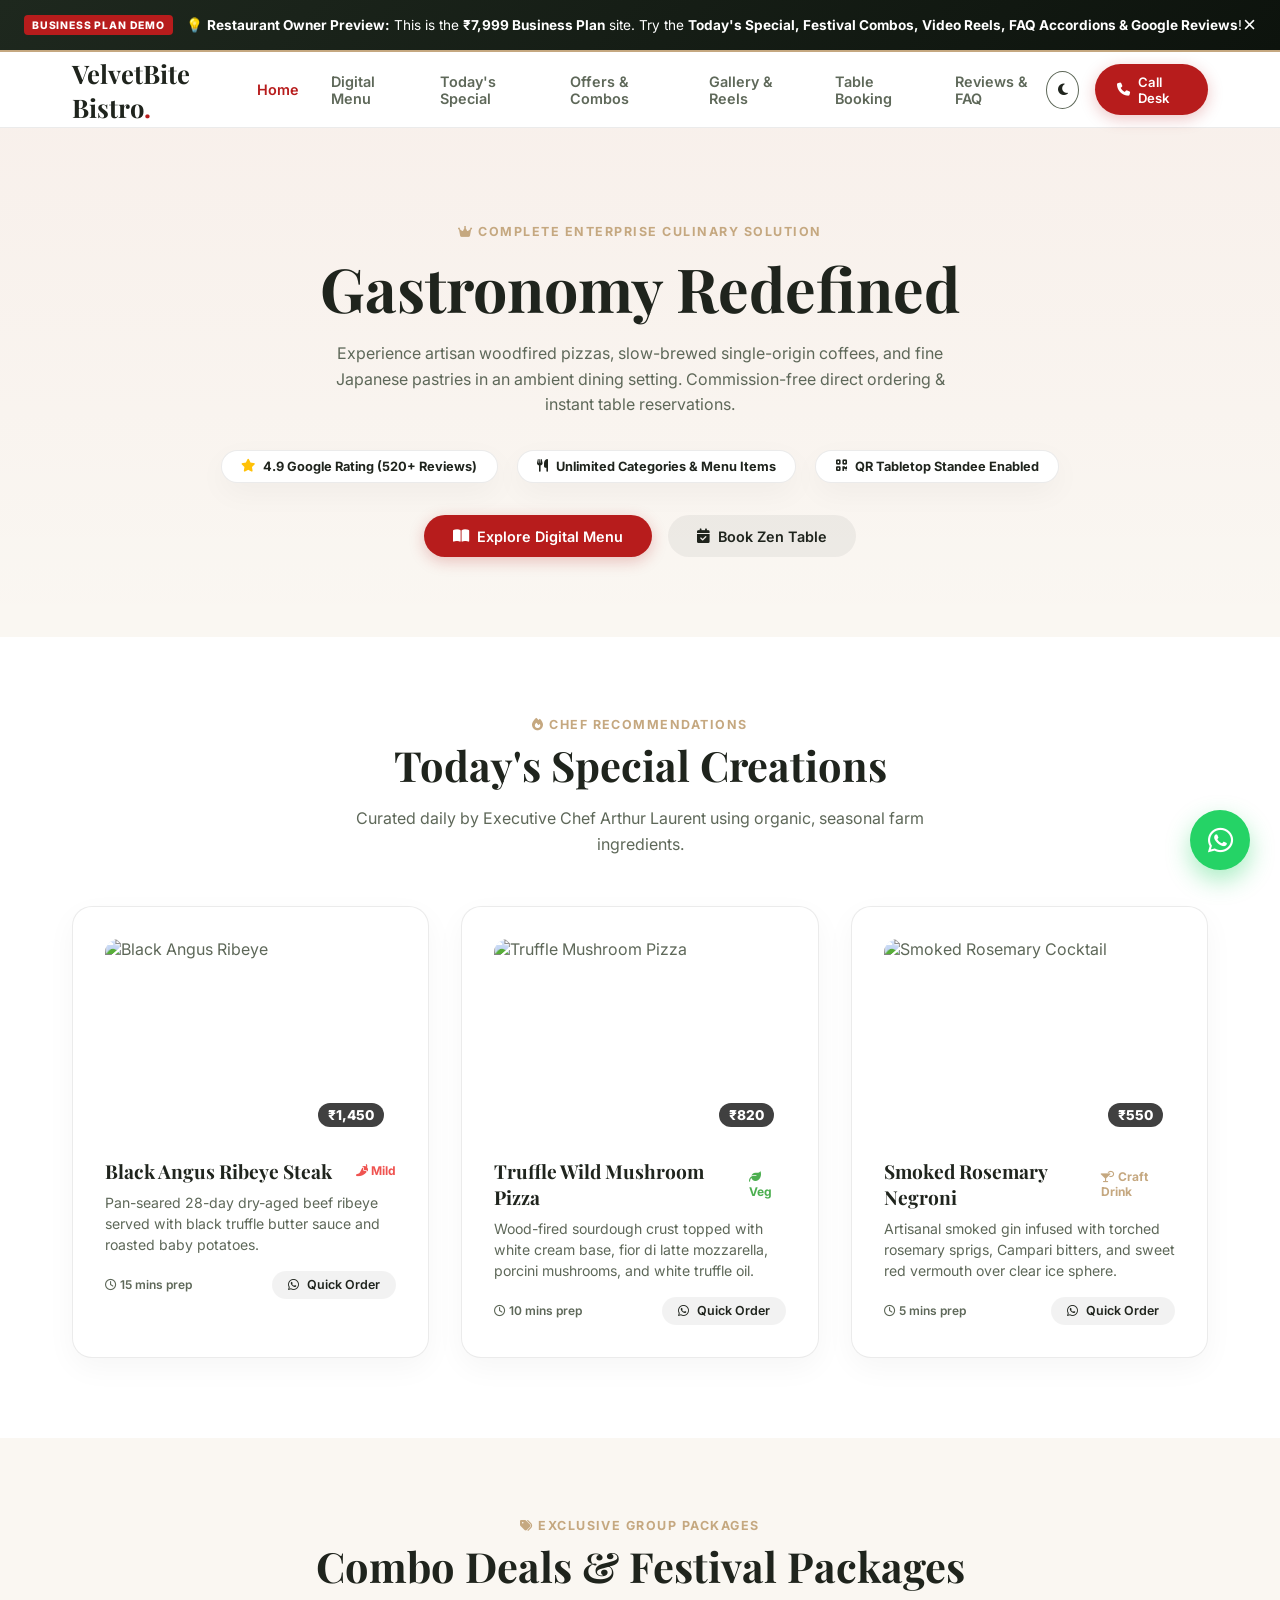
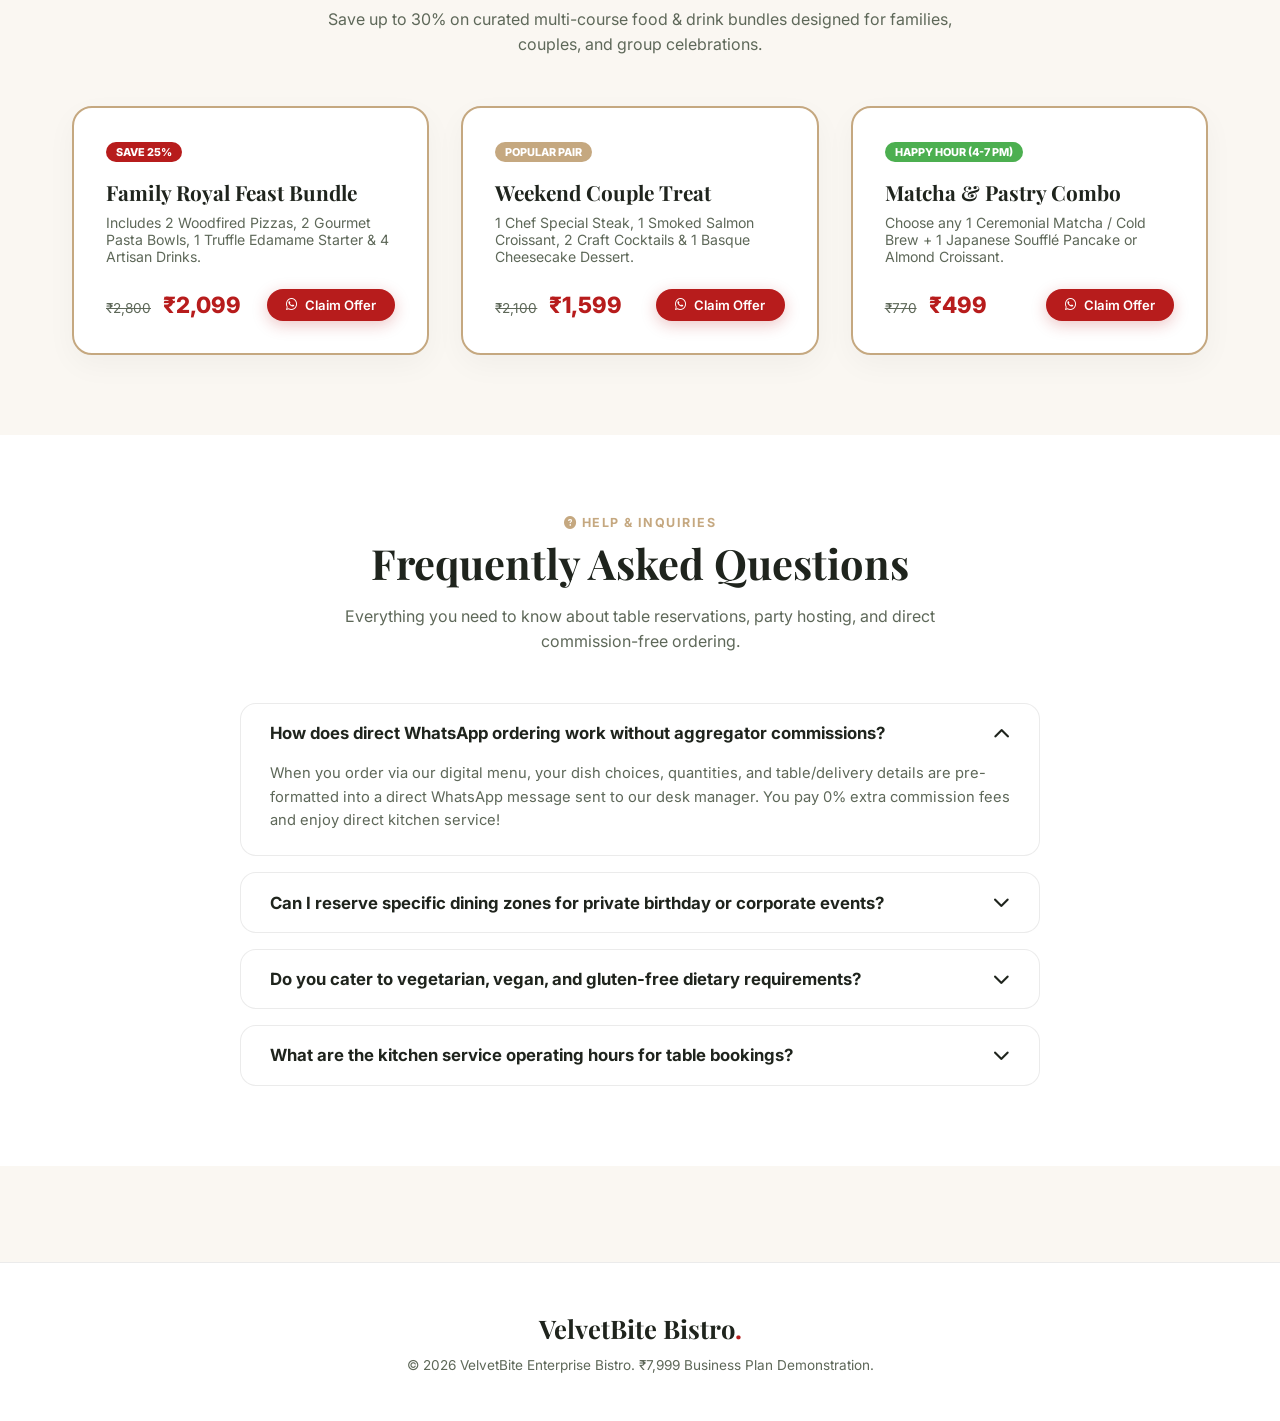
==== business/index.html @ 476d7c71 "build dedicated ₹7,999 Business Plan website package with Today's Special, Combos, Video Reels, FAQ " ====
<!DOCTYPE html>
<html lang="en">
<head>
    <meta charset="UTF-8">
    <meta name="viewport" content="width=device-width, initial-scale=1.0">
    <title>Enterprise Culinary Sanctuary | VelvetBite Business Plan</title>
    
    <!-- Google Fonts -->
    <link rel="preconnect" href="https://fonts.googleapis.com">
    <link rel="preconnect" href="https://fonts.gstatic.com" crossorigin>
    <link href="https://fonts.googleapis.com/css2?family=Inter:wght@400;500;600;700;800&family=Playfair+Display:ital,wght@0,600;0,700;1,600&display=swap" rel="stylesheet">
    
    <!-- FontAwesome Icons -->
    <link rel="stylesheet" href="https://cdnjs.cloudflare.com/ajax/libs/font-awesome/6.4.0/css/all.min.css">
    
    <!-- Stylesheet -->
    <link rel="stylesheet" href="styles.css">
</head>
<body>

    <!-- Client Preview Demo Banner -->
    <div class="client-demo-banner" id="clientDemoBanner">
        <div class="demo-banner-content">
            <span class="demo-badge">BUSINESS PLAN DEMO</span>
            <p class="demo-text">💡 <strong>Restaurant Owner Preview:</strong> This is the <strong>₹7,999 Business Plan</strong> site. Try the <strong>Today's Special, Festival Combos, Video Reels, FAQ Accordions & Google Reviews</strong>!</p>
        </div>
        <button class="demo-banner-close" id="closeDemoBanner" aria-label="Close Preview Banner">&times;</button>
    </div>

    <!-- Header Navigation -->
    <header class="header" id="header">
        <div class="container navbar-container">
            <a href="index.html" class="logo">
                VelvetBite Bistro<span class="logo-dot">.</span>
            </a>
            
            <nav class="nav-links">
                <a href="index.html" class="nav-link active">Home</a>
                <a href="menu.html" class="nav-link">Digital Menu</a>
                <a href="#specials" class="nav-link">Today's Special</a>
                <a href="#combos" class="nav-link">Offers & Combos</a>
                <a href="gallery.html" class="nav-link">Gallery & Reels</a>
                <a href="reservation.html" class="nav-link">Table Booking</a>
                <a href="reviews.html" class="nav-link">Reviews & FAQ</a>
            </nav>
            
            <div class="nav-actions">
                <button id="themeToggleBtn" class="theme-toggle-btn" aria-label="Toggle Dark Mode"><i class="fa-solid fa-moon"></i></button>
                <a href="tel:+919999999999" class="btn btn-primary" style="padding: 0.6rem 1.4rem; font-size: 0.82rem;"><i class="fa-solid fa-phone"></i> Call Desk</a>
            </div>
        </div>
    </header>

    <!-- Hero Section -->
    <section class="hero-section">
        <div class="container">
            <span class="section-tag"><i class="fa-solid fa-crown"></i> Complete Enterprise Culinary Solution</span>
            <h1 class="font-serif hero-title">Gastronomy Redefined</h1>
            <p class="section-subtitle">Experience artisan woodfired pizzas, slow-brewed single-origin coffees, and fine Japanese pastries in an ambient dining setting. Commission-free direct ordering & instant table reservations.</p>

            <!-- Hero Stats Row -->
            <div class="hero-stats-row">
                <div class="stat-badge"><i class="fa-solid fa-star text-gold" style="color:#ffc107;"></i> <span>4.9 Google Rating (520+ Reviews)</span></div>
                <div class="stat-badge"><i class="fa-solid fa-utensils"></i> <span>Unlimited Categories & Menu Items</span></div>
                <div class="stat-badge"><i class="fa-solid fa-qrcode"></i> <span>QR Tabletop Standee Enabled</span></div>
            </div>

            <div style="display:flex; justify-content:center; gap:1rem; margin-top:2rem;">
                <a href="menu.html" class="btn btn-primary"><i class="fa-solid fa-book-open"></i> Explore Digital Menu</a>
                <a href="reservation.html" class="btn btn-secondary"><i class="fa-solid fa-calendar-check"></i> Book Zen Table</a>
            </div>
        </div>
    </section>

    <!-- Today's Special Section -->
    <section class="specials-section" id="specials" style="padding: 5rem 0; background-color: var(--color-card-bg);">
        <div class="container">
            <div class="text-center" style="text-align:center; max-width:700px; margin:0 auto 3rem;">
                <span class="section-tag"><i class="fa-solid fa-fire"></i> Chef Recommendations</span>
                <h2 class="section-title font-serif">Today's Special Creations</h2>
                <p class="section-subtitle">Curated daily by Executive Chef Arthur Laurent using organic, seasonal farm ingredients.</p>
            </div>

            <div class="cards-grid-3">
                
                <!-- Special 1 -->
                <div class="glow-card">
                    <div class="special-card-img">
                        <img src="https://images.unsplash.com/photo-1544025162-d76694265947?w=500&auto=format&fit=crop&q=60" alt="Black Angus Ribeye">
                        <span class="special-price-badge">₹1,450</span>
                    </div>
                    <div style="display:flex; justify-content:space-between; align-items:center; margin-bottom:0.5rem;">
                        <h3 class="font-serif" style="font-size:1.2rem; color:var(--color-text-dark);">Black Angus Ribeye Steak</h3>
                        <span style="font-size:0.75rem; color:#ef5350; font-weight:700;"><i class="fa-solid fa-pepper-hot"></i> Mild</span>
                    </div>
                    <p style="font-size:0.88rem; line-height:1.5; color:var(--color-text-muted); margin-bottom:1rem;">Pan-seared 28-day dry-aged beef ribeye served with black truffle butter sauce and roasted baby potatoes.</p>
                    <div style="display:flex; justify-content:space-between; align-items:center;">
                        <span style="font-size:0.75rem; font-weight:600;"><i class="fa-regular fa-clock"></i> 15 mins prep</span>
                        <a href="https://wa.me/919999999999?text=Hi%20VelvetBite,%20I%20want%20to%20order%20Today's%20Special:%20Black%20Angus%20Ribeye%20Steak%20(₹1,450)." target="_blank" class="btn btn-secondary" style="padding:0.4rem 1rem; font-size:0.78rem;"><i class="fa-brands fa-whatsapp"></i> Quick Order</a>
                    </div>
                </div>

                <!-- Special 2 -->
                <div class="glow-card">
                    <div class="special-card-img">
                        <img src="https://images.unsplash.com/photo-1579751626657-72bc17010498?w=500&auto=format&fit=crop&q=60" alt="Truffle Mushroom Pizza">
                        <span class="special-price-badge">₹820</span>
                    </div>
                    <div style="display:flex; justify-content:space-between; align-items:center; margin-bottom:0.5rem;">
                        <h3 class="font-serif" style="font-size:1.2rem; color:var(--color-text-dark);">Truffle Wild Mushroom Pizza</h3>
                        <span style="font-size:0.75rem; color:#4caf50; font-weight:700;"><i class="fa-solid fa-leaf"></i> Veg</span>
                    </div>
                    <p style="font-size:0.88rem; line-height:1.5; color:var(--color-text-muted); margin-bottom:1rem;">Wood-fired sourdough crust topped with white cream base, fior di latte mozzarella, porcini mushrooms, and white truffle oil.</p>
                    <div style="display:flex; justify-content:space-between; align-items:center;">
                        <span style="font-size:0.75rem; font-weight:600;"><i class="fa-regular fa-clock"></i> 10 mins prep</span>
                        <a href="https://wa.me/919999999999?text=Hi%20VelvetBite,%20I%20want%20to%20order%20Today's%20Special:%20Truffle%20Wild%20Mushroom%20Pizza%20(₹820)." target="_blank" class="btn btn-secondary" style="padding:0.4rem 1rem; font-size:0.78rem;"><i class="fa-brands fa-whatsapp"></i> Quick Order</a>
                    </div>
                </div>

                <!-- Special 3 -->
                <div class="glow-card">
                    <div class="special-card-img">
                        <img src="https://images.unsplash.com/photo-1551024709-8f23befc6f87?w=500&auto=format&fit=crop&q=60" alt="Smoked Rosemary Cocktail">
                        <span class="special-price-badge">₹550</span>
                    </div>
                    <div style="display:flex; justify-content:space-between; align-items:center; margin-bottom:0.5rem;">
                        <h3 class="font-serif" style="font-size:1.2rem; color:var(--color-text-dark);">Smoked Rosemary Negroni</h3>
                        <span style="font-size:0.75rem; color:#c5a880; font-weight:700;"><i class="fa-solid fa-martini-glass-citrus"></i> Craft Drink</span>
                    </div>
                    <p style="font-size:0.88rem; line-height:1.5; color:var(--color-text-muted); margin-bottom:1rem;">Artisanal smoked gin infused with torched rosemary sprigs, Campari bitters, and sweet red vermouth over clear ice sphere.</p>
                    <div style="display:flex; justify-content:space-between; align-items:center;">
                        <span style="font-size:0.75rem; font-weight:600;"><i class="fa-regular fa-clock"></i> 5 mins prep</span>
                        <a href="https://wa.me/919999999999?text=Hi%20VelvetBite,%20I%20want%20to%20order%20Today's%20Special:%20Smoked%20Rosemary%20Negroni%20(₹550)." target="_blank" class="btn btn-secondary" style="padding:0.4rem 1rem; font-size:0.78rem;"><i class="fa-brands fa-whatsapp"></i> Quick Order</a>
                    </div>
                </div>

            </div>
        </div>
    </section>

    <!-- Combo & Festival Offers Section -->
    <section class="combos-section" id="combos" style="padding: 5rem 0;">
        <div class="container">
            <div style="text-align:center; max-width:700px; margin:0 auto 3rem;">
                <span class="section-tag"><i class="fa-solid fa-tags"></i> Exclusive Group Packages</span>
                <h2 class="section-title font-serif">Combo Deals & Festival Packages</h2>
                <p class="section-subtitle">Save up to 30% on curated multi-course food & drink bundles designed for families, couples, and group celebrations.</p>
            </div>

            <div class="cards-grid-3">
                
                <!-- Combo 1 -->
                <div class="glow-card" style="border:2px solid var(--color-accent);">
                    <span style="background-color:var(--color-primary); color:#fff; font-size:0.68rem; font-weight:800; padding:3px 10px; border-radius:50px; display:inline-block; margin-bottom:1rem;">SAVE 25%</span>
                    <h3 class="font-serif" style="font-size:1.3rem; margin-bottom:0.5rem; color:var(--color-text-dark);">Family Royal Feast Bundle</h3>
                    <p style="font-size:0.88rem; color:var(--color-text-muted); margin-bottom:1rem;">Includes 2 Woodfired Pizzas, 2 Gourmet Pasta Bowls, 1 Truffle Edamame Starter & 4 Artisan Drinks.</p>
                    <div style="display:flex; justify-content:space-between; align-items:center; margin-top:1.5rem;">
                        <div>
                            <span style="text-decoration:line-through; font-size:0.85rem; color:var(--color-text-muted);">₹2,800</span>
                            <span style="font-size:1.4rem; font-weight:800; color:var(--color-primary); margin-left:0.5rem;">₹2,099</span>
                        </div>
                        <a href="https://wa.me/919999999999?text=Hi%20VelvetBite,%20I%20want%20to%20book%20the%20Family%20Royal%20Feast%20Bundle%20(₹2,099)." target="_blank" class="btn btn-primary" style="padding:0.5rem 1.2rem; font-size:0.82rem;"><i class="fa-brands fa-whatsapp"></i> Claim Offer</a>
                    </div>
                </div>

                <!-- Combo 2 -->
                <div class="glow-card" style="border:2px solid var(--color-accent);">
                    <span style="background-color:var(--color-accent); color:#fff; font-size:0.68rem; font-weight:800; padding:3px 10px; border-radius:50px; display:inline-block; margin-bottom:1rem;">POPULAR PAIR</span>
                    <h3 class="font-serif" style="font-size:1.3rem; margin-bottom:0.5rem; color:var(--color-text-dark);">Weekend Couple Treat</h3>
                    <p style="font-size:0.88rem; color:var(--color-text-muted); margin-bottom:1rem;">1 Chef Special Steak, 1 Smoked Salmon Croissant, 2 Craft Cocktails & 1 Basque Cheesecake Dessert.</p>
                    <div style="display:flex; justify-content:space-between; align-items:center; margin-top:1.5rem;">
                        <div>
                            <span style="text-decoration:line-through; font-size:0.85rem; color:var(--color-text-muted);">₹2,100</span>
                            <span style="font-size:1.4rem; font-weight:800; color:var(--color-primary); margin-left:0.5rem;">₹1,599</span>
                        </div>
                        <a href="https://wa.me/919999999999?text=Hi%20VelvetBite,%20I%20want%20to%20book%20the%20Weekend%20Couple%20Treat%20(₹1,599)." target="_blank" class="btn btn-primary" style="padding:0.5rem 1.2rem; font-size:0.82rem;"><i class="fa-brands fa-whatsapp"></i> Claim Offer</a>
                    </div>
                </div>

                <!-- Combo 3 -->
                <div class="glow-card" style="border:2px solid var(--color-accent);">
                    <span style="background-color:#4caf50; color:#fff; font-size:0.68rem; font-weight:800; padding:3px 10px; border-radius:50px; display:inline-block; margin-bottom:1rem;">HAPPY HOUR (4-7 PM)</span>
                    <h3 class="font-serif" style="font-size:1.3rem; margin-bottom:0.5rem; color:var(--color-text-dark);">Matcha & Pastry Combo</h3>
                    <p style="font-size:0.88rem; color:var(--color-text-muted); margin-bottom:1rem;">Choose any 1 Ceremonial Matcha / Cold Brew + 1 Japanese Soufflé Pancake or Almond Croissant.</p>
                    <div style="display:flex; justify-content:space-between; align-items:center; margin-top:1.5rem;">
                        <div>
                            <span style="text-decoration:line-through; font-size:0.85rem; color:var(--color-text-muted);">₹770</span>
                            <span style="font-size:1.4rem; font-weight:800; color:var(--color-primary); margin-left:0.5rem;">₹499</span>
                        </div>
                        <a href="https://wa.me/919999999999?text=Hi%20VelvetBite,%20I%20want%20to%20book%20the%20Matcha%20%26%20Pastry%20Combo%20(₹499)." target="_blank" class="btn btn-primary" style="padding:0.5rem 1.2rem; font-size:0.82rem;"><i class="fa-brands fa-whatsapp"></i> Claim Offer</a>
                    </div>
                </div>

            </div>
        </div>
    </section>

    <!-- FAQ Accordions Section -->
    <section class="faq-section" id="faq" style="padding: 5rem 0; background-color: var(--color-card-bg);">
        <div class="container">
            <div style="text-align:center; max-width:700px; margin:0 auto 3rem;">
                <span class="section-tag"><i class="fa-solid fa-circle-question"></i> Help & Inquiries</span>
                <h2 class="section-title font-serif">Frequently Asked Questions</h2>
                <p class="section-subtitle">Everything you need to know about table reservations, party hosting, and direct commission-free ordering.</p>
            </div>

            <div class="faq-accordion-container">
                
                <!-- Q1 -->
                <div class="faq-item active">
                    <div class="faq-question">
                        <span>How does direct WhatsApp ordering work without aggregator commissions?</span>
                        <i class="fa-solid fa-chevron-down faq-icon"></i>
                    </div>
                    <div class="faq-answer">
                        When you order via our digital menu, your dish choices, quantities, and table/delivery details are pre-formatted into a direct WhatsApp message sent to our desk manager. You pay 0% extra commission fees and enjoy direct kitchen service!
                    </div>
                </div>

                <!-- Q2 -->
                <div class="faq-item">
                    <div class="faq-question">
                        <span>Can I reserve specific dining zones for private birthday or corporate events?</span>
                        <i class="fa-solid fa-chevron-down faq-icon"></i>
                    </div>
                    <div class="faq-answer">
                        Yes! Our Table Booking system allows you to select between the Garden Terrace (Outdoor), Matcha Lounge (Cozy Tatami), and Espresso Bar. For group parties over 8 guests, you can select 'Private VIP Lounge'.
                    </div>
                </div>

                <!-- Q3 -->
                <div class="faq-item">
                    <div class="faq-question">
                        <span>Do you cater to vegetarian, vegan, and gluten-free dietary requirements?</span>
                        <i class="fa-solid fa-chevron-down faq-icon"></i>
                    </div>
                    <div class="faq-answer">
                        Absolutely. All menu items are tagged with clear 🟢 Veg, 🌿 Vegan, and 🥩 Non-Veg markers, along with preparation times and calorie tags so guests can filter items matching their dietary preferences.
                    </div>
                </div>

                <!-- Q4 -->
                <div class="faq-item">
                    <div class="faq-question">
                        <span>What are the kitchen service operating hours for table bookings?</span>
                        <i class="fa-solid fa-chevron-down faq-icon"></i>
                    </div>
                    <div class="faq-answer">
                        Our kitchen operates daily from 11:30 AM to 11:30 PM. Happy hour specials are valid between 04:00 PM and 07:00 PM Monday through Friday.
                    </div>
                </div>

            </div>
        </div>
    </section>

    <!-- Floating Live WhatsApp Chat -->
    <a href="https://wa.me/919999999999?text=Hi%20VelvetBite,%20I%20have%20an%20inquiry%20about%20your%20Business%20Plan%20Website." target="_blank" class="floating-whatsapp-btn" aria-label="Live WhatsApp Chat">
        <i class="fa-brands fa-whatsapp"></i>
    </a>

    <!-- Footer -->
    <footer class="footer">
        <div class="container text-center">
            <a href="index.html" class="logo">VelvetBite Bistro<span class="logo-dot">.</span></a>
            <p style="margin-top:0.8rem; font-size:0.85rem; color:var(--color-text-muted);">© 2026 VelvetBite Enterprise Bistro. ₹7,999 Business Plan Demonstration.</p>
        </div>
    </footer>

    <!-- Script -->
    <script src="app.js"></script>
</body>
</html>
---- business/styles.css ----
/* VelvetBite Studio - ₹7,999 Business Plan Website Stylesheet */

:root {
    --color-bg-light: #FAF7F2;
    --color-bg-white: #ffffff;
    --color-card-bg: #ffffff;
    --color-bg-dark: #1E221B;
    --color-text-dark: #1f241d;
    --color-text-muted: #5e6859;
    --color-primary: #b71c1c;           /* Crimson Ruby */
    --color-primary-light: #d32f2f;
    --color-accent: #c5a880;            /* Warm Walnut Gold */
    --color-accent-light: #e0caaa;
    --border-soft: 1px solid rgba(0, 0, 0, 0.08);
    --shadow-soft: 0 10px 30px rgba(0, 0, 0, 0.04);
    --shadow-premium: 0 20px 45px rgba(0, 0, 0, 0.08);
    --font-sans: 'Inter', system-ui, sans-serif;
    --font-serif: 'Playfair Display', Georgia, serif;
    --transition-smooth: all 0.4s cubic-bezier(0.16, 1, 0.3, 1);
}

body.dark-theme {
    --color-bg-light: #10130E;
    --color-bg-white: #181C15;
    --color-card-bg: #181C15;
    --color-bg-dark: #070906;
    --color-text-dark: #F1F4F0;
    --color-text-muted: #9AA497;
    --color-primary: #ef5350;
    --color-primary-light: #ff7961;
    --color-accent: #c5a880;
    --color-accent-light: #e0caaa;
    --border-soft: 1px solid rgba(255, 255, 255, 0.1);
    --shadow-soft: 0 10px 30px rgba(0, 0, 0, 0.3);
    --shadow-premium: 0 20px 45px rgba(0, 0, 0, 0.5);
}

*, *::before, *::after {
    box-sizing: border-box;
    margin: 0;
    padding: 0;
}

html {
    scroll-behavior: smooth;
    font-size: 16px;
    background-color: var(--color-bg-light);
    color: var(--color-text-muted);
    font-family: var(--font-sans);
}

body {
    overflow-x: hidden;
    background-color: var(--color-bg-light);
    color: var(--color-text-muted);
}

a {
    color: inherit;
    text-decoration: none;
}

.container {
    width: 100%;
    max-width: 1200px;
    margin: 0 auto;
    padding: 0 2rem;
}

.font-serif {
    font-family: var(--font-serif);
}

/* Demo Banner */
.client-demo-banner {
    background: linear-gradient(135deg, #1e281e 0%, #0d130d 100%);
    color: #ffffff;
    padding: 0.75rem 1.5rem;
    display: flex;
    justify-content: space-between;
    align-items: center;
    border-bottom: 2px solid var(--color-accent);
    position: sticky;
    top: 0;
    z-index: 1000;
}
.demo-banner-content {
    display: flex;
    align-items: center;
    gap: 0.8rem;
}
.demo-badge {
    background-color: var(--color-primary);
    color: #ffffff;
    font-size: 0.65rem;
    font-weight: 800;
    padding: 0.2rem 0.5rem;
    border-radius: 4px;
    letter-spacing: 0.08em;
}
.demo-text {
    font-size: 0.85rem;
}
.demo-banner-close {
    background: none;
    border: none;
    color: #ffffff;
    font-size: 1.4rem;
    cursor: pointer;
}

/* Header & Nav */
.header {
    background-color: var(--color-card-bg);
    border-bottom: var(--border-soft);
    position: sticky;
    top: 45px;
    z-index: 990;
    transition: var(--transition-smooth);
}
.navbar-container {
    display: flex;
    justify-content: space-between;
    align-items: center;
    height: 75px;
}
.logo {
    font-family: var(--font-serif);
    font-size: 1.6rem;
    font-weight: 700;
    color: var(--color-text-dark);
}
.logo-dot {
    color: var(--color-primary);
}
.nav-links {
    display: flex;
    align-items: center;
    gap: 2rem;
}
.nav-link {
    font-size: 0.9rem;
    font-weight: 600;
    color: var(--color-text-muted);
    transition: color 0.2s;
}
.nav-link:hover, .nav-link.active {
    color: var(--color-primary);
}
body.dark-theme .nav-link:hover, body.dark-theme .nav-link.active {
    color: var(--color-accent);
}
.nav-actions {
    display: flex;
    align-items: center;
    gap: 1rem;
}
.theme-toggle-btn {
    background: none;
    border: 1px solid var(--color-text-muted);
    color: var(--color-text-dark);
    width: 38px;
    height: 38px;
    border-radius: 50%;
    cursor: pointer;
    display: flex;
    align-items: center;
    justify-content: center;
    transition: var(--transition-fast);
}

/* Buttons */
.btn {
    display: inline-flex;
    align-items: center;
    justify-content: center;
    gap: 0.5rem;
    padding: 0.8rem 1.8rem;
    border-radius: 50px;
    font-size: 0.9rem;
    font-weight: 600;
    cursor: pointer;
    transition: var(--transition-smooth);
    border: none;
}
.btn-primary {
    background-color: var(--color-primary);
    color: #ffffff;
    box-shadow: 0 4px 15px rgba(183, 28, 28, 0.25);
}
.btn-primary:hover {
    transform: translateY(-2px);
    box-shadow: 0 8px 25px rgba(183, 28, 28, 0.4);
}
.btn-secondary {
    background-color: rgba(0, 0, 0, 0.05);
    color: var(--color-text-dark);
    border: 1px solid var(--border-soft);
}
body.dark-theme .btn-secondary {
    background-color: rgba(255, 255, 255, 0.06);
    color: var(--color-text-dark);
}

/* Sections */
.section-tag {
    font-size: 0.78rem;
    font-weight: 700;
    color: var(--color-accent);
    text-transform: uppercase;
    letter-spacing: 0.12em;
    margin-bottom: 0.5rem;
    display: block;
}
.section-title {
    font-size: 2.6rem;
    line-height: 1.2;
    color: var(--color-text-dark);
    margin-bottom: 1rem;
}
.section-subtitle {
    max-width: 650px;
    margin: 0 auto;
    font-size: 1rem;
    line-height: 1.6;
    color: var(--color-text-muted);
}

/* Hero Section */
.hero-section {
    padding: 6rem 0 5rem;
    text-align: center;
    background: linear-gradient(180deg, rgba(183, 28, 28, 0.03) 0%, rgba(0,0,0,0) 100%);
}
.hero-title {
    font-size: 3.8rem;
    line-height: 1.1;
    margin: 1rem 0 1.2rem;
    color: var(--color-text-dark);
}
.hero-stats-row {
    display: flex;
    justify-content: center;
    align-items: center;
    gap: 1.2rem;
    flex-wrap: wrap;
    margin: 2rem 0;
}
.stat-badge {
    background-color: var(--color-card-bg);
    border: var(--border-soft);
    padding: 0.5rem 1.2rem;
    border-radius: 50px;
    font-size: 0.8rem;
    font-weight: 700;
    color: var(--color-text-dark);
    display: flex;
    align-items: center;
    gap: 0.5rem;
    box-shadow: var(--shadow-soft);
}

/* Cards Grid */
.cards-grid-3 {
    display: grid;
    grid-template-columns: repeat(3, 1fr);
    gap: 2rem;
    margin-top: 3rem;
}
.glow-card {
    background-color: var(--color-card-bg);
    border: var(--border-soft);
    border-radius: 20px;
    padding: 2rem;
    transition: var(--transition-smooth);
    box-shadow: var(--shadow-soft);
}
.glow-card:hover {
    transform: translateY(-6px);
    box-shadow: var(--shadow-premium);
}

/* Special & Combo Cards */
.special-card-img {
    height: 200px;
    border-radius: 14px;
    overflow: hidden;
    margin-bottom: 1.2rem;
    position: relative;
}
.special-card-img img {
    width: 100%;
    height: 100%;
    object-fit: cover;
    transition: transform 0.6s cubic-bezier(0.16, 1, 0.3, 1);
}
.glow-card:hover .special-card-img img {
    transform: scale(1.08);
}
.special-price-badge {
    position: absolute;
    bottom: 12px;
    right: 12px;
    background-color: rgba(0, 0, 0, 0.75);
    backdrop-filter: blur(8px);
    color: #ffffff;
    font-weight: 800;
    font-size: 0.85rem;
    padding: 4px 10px;
    border-radius: 20px;
}

/* FAQ Accordion */
.faq-accordion-container {
    max-width: 800px;
    margin: 3rem auto 0;
    display: flex;
    flex-direction: column;
    gap: 1rem;
}
.faq-item {
    background-color: var(--color-card-bg);
    border: var(--border-soft);
    border-radius: 16px;
    overflow: hidden;
    transition: var(--transition-fast);
}
.faq-question {
    padding: 1.2rem 1.8rem;
    font-size: 1.05rem;
    font-weight: 700;
    color: var(--color-text-dark);
    cursor: pointer;
    display: flex;
    justify-content: space-between;
    align-items: center;
    user-select: none;
}
.faq-answer {
    padding: 0 1.8rem 1.4rem;
    font-size: 0.92rem;
    line-height: 1.6;
    color: var(--color-text-muted);
    display: none;
}
.faq-item.active .faq-answer {
    display: block;
}
.faq-item.active .faq-icon {
    transform: rotate(180deg);
}

/* Video Reels Gallery */
.video-grid {
    display: grid;
    grid-template-columns: repeat(3, 1fr);
    gap: 1.8rem;
    margin-top: 3rem;
}
.video-reel-card {
    position: relative;
    height: 320px;
    border-radius: 18px;
    overflow: hidden;
    cursor: pointer;
}
.video-reel-card img {
    width: 100%;
    height: 100%;
    object-fit: cover;
    transition: transform 0.6s ease;
}
.video-reel-card:hover img {
    transform: scale(1.06);
}
.video-overlay {
    position: absolute;
    inset: 0;
    background: linear-gradient(180deg, rgba(0,0,0,0) 40%, rgba(0,0,0,0.85) 100%);
    display: flex;
    flex-direction: column;
    justify-content: flex-end;
    padding: 1.5rem;
    color: #ffffff;
}
.play-btn-circle {
    position: absolute;
    top: 50%;
    left: 50%;
    transform: translate(-50%, -50%);
    width: 60px;
    height: 60px;
    border-radius: 50%;
    background: rgba(183, 28, 28, 0.85);
    backdrop-filter: blur(8px);
    color: #ffffff;
    display: flex;
    align-items: center;
    justify-content: center;
    font-size: 1.3rem;
    box-shadow: 0 0 25px rgba(183, 28, 28, 0.5);
    transition: transform 0.3s;
}
.video-reel-card:hover .play-btn-circle {
    transform: translate(-50%, -50%) scale(1.15);
}

/* Floating WhatsApp Widget */
.floating-whatsapp-btn {
    position: fixed;
    bottom: 30px;
    right: 30px;
    width: 60px;
    height: 60px;
    background-color: #25d366;
    color: #ffffff;
    border-radius: 50%;
    display: flex;
    align-items: center;
    justify-content: center;
    font-size: 1.8rem;
    box-shadow: 0 10px 25px rgba(37, 211, 102, 0.4);
    z-index: 1000;
    transition: transform 0.3s ease;
}
.floating-whatsapp-btn:hover {
    transform: scale(1.1);
}

/* Footer */
.footer {
    background-color: var(--color-card-bg);
    border-top: var(--border-soft);
    padding: 3rem 0;
    margin-top: 6rem;
    text-align: center;
}

@media (max-width: 992px) {
    .cards-grid-3, .video-grid {
        grid-template-columns: 1fr;
    }
}
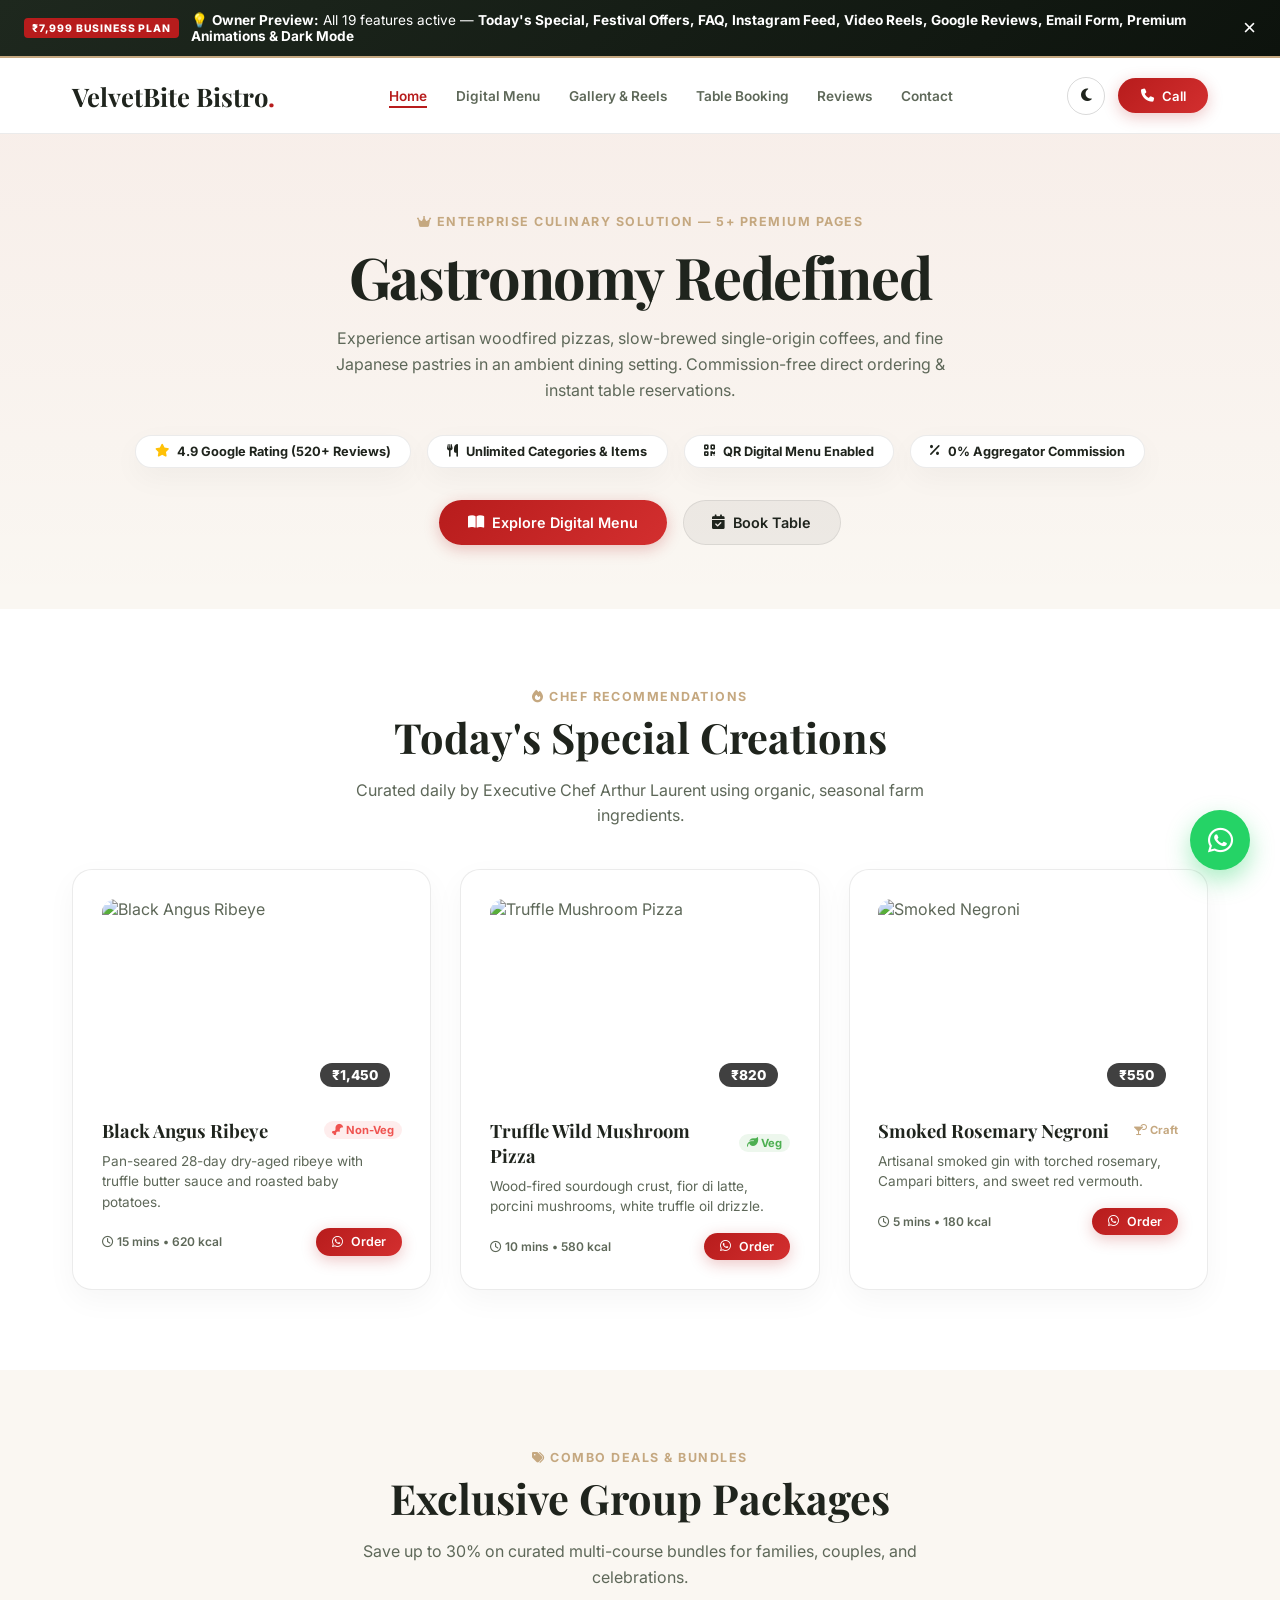
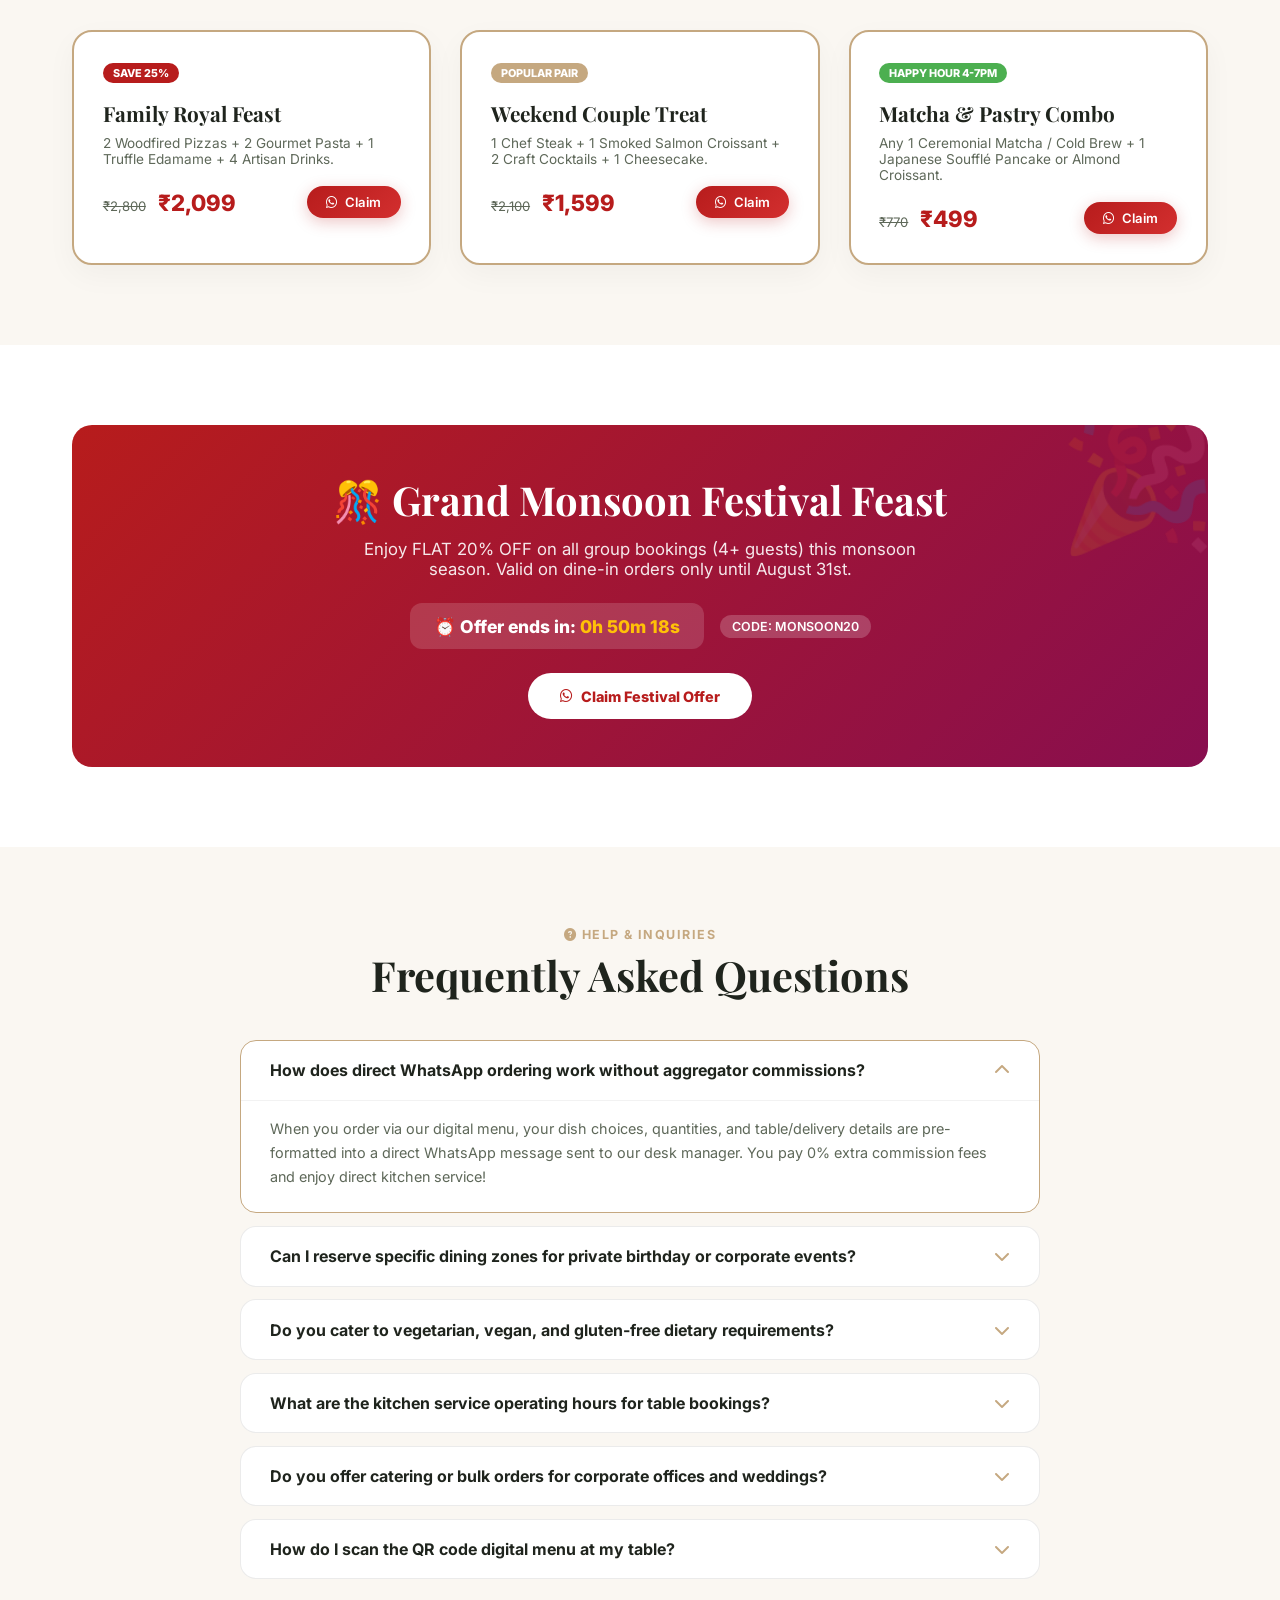
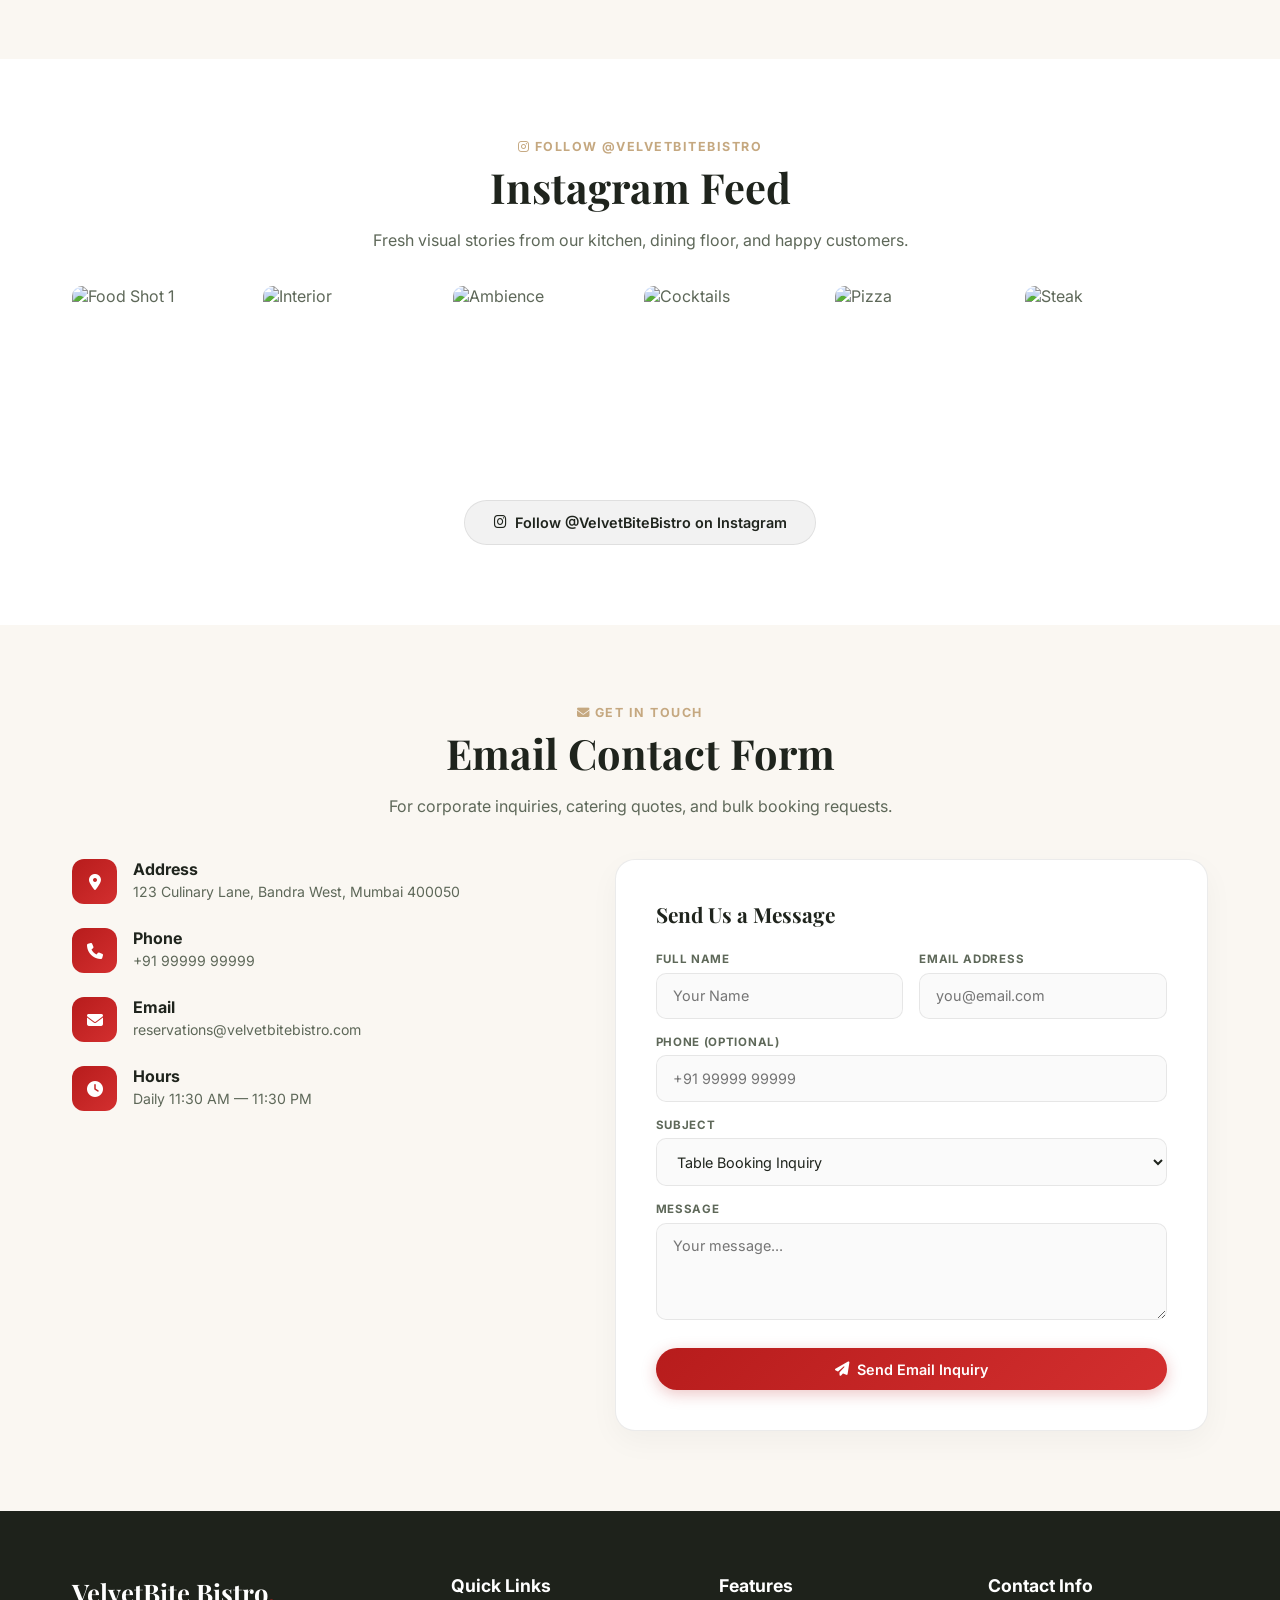
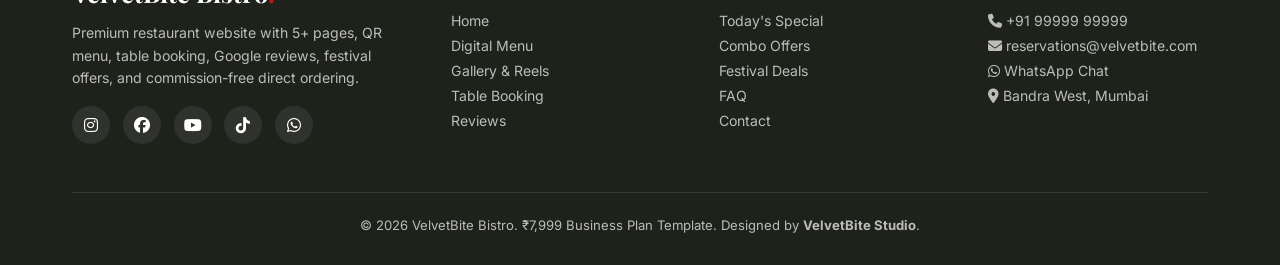
==== commit 0e3b11a4: "Business Plan complete rebuild: all 19 features - 30 menu items, 6 categories, Festival Offers, Inst" ====
--- a/business/index.html
+++ b/business/index.html
@@ -3,271 +3,363 @@
 <head>
     <meta charset="UTF-8">
     <meta name="viewport" content="width=device-width, initial-scale=1.0">
-    <title>Enterprise Culinary Sanctuary | VelvetBite Business Plan</title>
-    
+    <title>VelvetBite Bistro — Premium Restaurant & Café | Commission-Free Direct Orders</title>
+    <meta name="description" content="VelvetBite Bistro offers artisan woodfired pizzas, ceremonial matcha, single-origin espresso & fine dining. Direct WhatsApp ordering with 0% commission. Book your table online today!">
+    <meta name="keywords" content="restaurant, café, fine dining, pizza, matcha, table booking, QR menu, WhatsApp ordering, food delivery, bistro">
+    <meta name="robots" content="index, follow">
+    <meta property="og:title" content="VelvetBite Bistro — Premium Restaurant & Café">
+    <meta property="og:description" content="Experience artisan culinary excellence with direct commission-free ordering. Book tables, scan QR menus, and order via WhatsApp.">
+    <meta property="og:type" content="website">
+    <link rel="canonical" href="https://rocky8252.github.io/velvetbite-bistro/business/">
+
+    <!-- Structured Data for SEO (Restaurant Schema) -->
+    <script type="application/ld+json">
+    {
+        "@context": "https://schema.org",
+        "@type": "Restaurant",
+        "name": "VelvetBite Bistro",
+        "servesCuisine": ["Italian", "Japanese", "French", "Café"],
+        "priceRange": "₹₹₹",
+        "address": { "@type": "PostalAddress", "streetAddress": "123 Culinary Lane", "addressLocality": "Mumbai", "addressRegion": "MH", "postalCode": "400001", "addressCountry": "IN" },
+        "telephone": "+91-9999999999",
+        "openingHours": "Mo-Su 11:30-23:30",
+        "aggregateRating": { "@type": "AggregateRating", "ratingValue": "4.9", "reviewCount": "520" }
+    }
+    </script>
+
+    <!-- Google Search Console Verification (replace with actual code) -->
+    <meta name="google-site-verification" content="YOUR_VERIFICATION_CODE_HERE">
+
     <!-- Google Fonts -->
     <link rel="preconnect" href="https://fonts.googleapis.com">
     <link rel="preconnect" href="https://fonts.gstatic.com" crossorigin>
     <link href="https://fonts.googleapis.com/css2?family=Inter:wght@400;500;600;700;800&family=Playfair+Display:ital,wght@0,600;0,700;1,600&display=swap" rel="stylesheet">
-    
-    <!-- FontAwesome Icons -->
     <link rel="stylesheet" href="https://cdnjs.cloudflare.com/ajax/libs/font-awesome/6.4.0/css/all.min.css">
-    
-    <!-- Stylesheet -->
     <link rel="stylesheet" href="styles.css">
 </head>
 <body>
 
+    <!-- Scroll Progress Bar -->
+    <div class="scroll-progress" id="scrollProgress"></div>
+
     <!-- Client Preview Demo Banner -->
     <div class="client-demo-banner" id="clientDemoBanner">
         <div class="demo-banner-content">
-            <span class="demo-badge">BUSINESS PLAN DEMO</span>
-            <p class="demo-text">💡 <strong>Restaurant Owner Preview:</strong> This is the <strong>₹7,999 Business Plan</strong> site. Try the <strong>Today's Special, Festival Combos, Video Reels, FAQ Accordions & Google Reviews</strong>!</p>
-        </div>
-        <button class="demo-banner-close" id="closeDemoBanner" aria-label="Close Preview Banner">&times;</button>
+            <span class="demo-badge">₹7,999 BUSINESS PLAN</span>
+            <p class="demo-text">💡 <strong>Owner Preview:</strong> All 19 features active — <strong>Today's Special, Festival Offers, FAQ, Instagram Feed, Video Reels, Google Reviews, Email Form, Premium Animations & Dark Mode</strong></p>
+        </div>
+        <button class="demo-banner-close" id="closeDemoBanner">&times;</button>
     </div>
 
-    <!-- Header Navigation -->
+    <!-- Header -->
     <header class="header" id="header">
         <div class="container navbar-container">
-            <a href="index.html" class="logo">
-                VelvetBite Bistro<span class="logo-dot">.</span>
-            </a>
-            
+            <a href="index.html" class="logo">VelvetBite Bistro<span class="logo-dot">.</span></a>
             <nav class="nav-links">
                 <a href="index.html" class="nav-link active">Home</a>
                 <a href="menu.html" class="nav-link">Digital Menu</a>
-                <a href="#specials" class="nav-link">Today's Special</a>
-                <a href="#combos" class="nav-link">Offers & Combos</a>
                 <a href="gallery.html" class="nav-link">Gallery & Reels</a>
                 <a href="reservation.html" class="nav-link">Table Booking</a>
-                <a href="reviews.html" class="nav-link">Reviews & FAQ</a>
+                <a href="reviews.html" class="nav-link">Reviews</a>
+                <a href="#contact" class="nav-link">Contact</a>
             </nav>
-            
             <div class="nav-actions">
-                <button id="themeToggleBtn" class="theme-toggle-btn" aria-label="Toggle Dark Mode"><i class="fa-solid fa-moon"></i></button>
-                <a href="tel:+919999999999" class="btn btn-primary" style="padding: 0.6rem 1.4rem; font-size: 0.82rem;"><i class="fa-solid fa-phone"></i> Call Desk</a>
+                <button id="themeToggleBtn" class="theme-toggle-btn"><i class="fa-solid fa-moon"></i></button>
+                <a href="tel:+919999999999" class="btn btn-primary" style="padding:0.6rem 1.4rem;font-size:0.82rem;"><i class="fa-solid fa-phone"></i> Call</a>
             </div>
         </div>
     </header>
 
-    <!-- Hero Section -->
-    <section class="hero-section">
-        <div class="container">
-            <span class="section-tag"><i class="fa-solid fa-crown"></i> Complete Enterprise Culinary Solution</span>
-            <h1 class="font-serif hero-title">Gastronomy Redefined</h1>
-            <p class="section-subtitle">Experience artisan woodfired pizzas, slow-brewed single-origin coffees, and fine Japanese pastries in an ambient dining setting. Commission-free direct ordering & instant table reservations.</p>
-
-            <!-- Hero Stats Row -->
-            <div class="hero-stats-row">
-                <div class="stat-badge"><i class="fa-solid fa-star text-gold" style="color:#ffc107;"></i> <span>4.9 Google Rating (520+ Reviews)</span></div>
-                <div class="stat-badge"><i class="fa-solid fa-utensils"></i> <span>Unlimited Categories & Menu Items</span></div>
-                <div class="stat-badge"><i class="fa-solid fa-qrcode"></i> <span>QR Tabletop Standee Enabled</span></div>
-            </div>
-
-            <div style="display:flex; justify-content:center; gap:1rem; margin-top:2rem;">
+    <!-- ═══════ HERO SECTION ═══════ -->
+    <section class="hero-section" id="hero">
+        <div class="container">
+            <span class="section-tag fade-up"><i class="fa-solid fa-crown"></i> Enterprise Culinary Solution — 5+ Premium Pages</span>
+            <h1 class="font-serif hero-title fade-up delay-1">Gastronomy Redefined</h1>
+            <p class="section-subtitle fade-up delay-2">Experience artisan woodfired pizzas, slow-brewed single-origin coffees, and fine Japanese pastries in an ambient dining setting. Commission-free direct ordering & instant table reservations.</p>
+            <div class="hero-stats-row fade-up delay-3">
+                <div class="stat-badge"><i class="fa-solid fa-star" style="color:#ffc107;"></i> 4.9 Google Rating (520+ Reviews)</div>
+                <div class="stat-badge"><i class="fa-solid fa-utensils"></i> Unlimited Categories & Items</div>
+                <div class="stat-badge"><i class="fa-solid fa-qrcode"></i> QR Digital Menu Enabled</div>
+                <div class="stat-badge"><i class="fa-solid fa-percent"></i> 0% Aggregator Commission</div>
+            </div>
+            <div style="display:flex;justify-content:center;gap:1rem;margin-top:2rem;" class="fade-up delay-3">
                 <a href="menu.html" class="btn btn-primary"><i class="fa-solid fa-book-open"></i> Explore Digital Menu</a>
-                <a href="reservation.html" class="btn btn-secondary"><i class="fa-solid fa-calendar-check"></i> Book Zen Table</a>
-            </div>
-        </div>
-    </section>
-
-    <!-- Today's Special Section -->
-    <section class="specials-section" id="specials" style="padding: 5rem 0; background-color: var(--color-card-bg);">
-        <div class="container">
-            <div class="text-center" style="text-align:center; max-width:700px; margin:0 auto 3rem;">
-                <span class="section-tag"><i class="fa-solid fa-fire"></i> Chef Recommendations</span>
-                <h2 class="section-title font-serif">Today's Special Creations</h2>
-                <p class="section-subtitle">Curated daily by Executive Chef Arthur Laurent using organic, seasonal farm ingredients.</p>
-            </div>
-
+                <a href="reservation.html" class="btn btn-secondary"><i class="fa-solid fa-calendar-check"></i> Book Table</a>
+            </div>
+        </div>
+    </section>
+
+    <!-- ═══════ TODAY'S SPECIAL ═══════ -->
+    <section style="padding:5rem 0;background-color:var(--color-card-bg);" id="specials">
+        <div class="container">
+            <div class="text-center" style="max-width:700px;margin:0 auto 2.5rem;">
+                <span class="section-tag fade-up"><i class="fa-solid fa-fire"></i> Chef Recommendations</span>
+                <h2 class="section-title font-serif fade-up delay-1">Today's Special Creations</h2>
+                <p class="section-subtitle fade-up delay-2">Curated daily by Executive Chef Arthur Laurent using organic, seasonal farm ingredients.</p>
+            </div>
             <div class="cards-grid-3">
-                
-                <!-- Special 1 -->
-                <div class="glow-card">
-                    <div class="special-card-img">
-                        <img src="https://images.unsplash.com/photo-1544025162-d76694265947?w=500&auto=format&fit=crop&q=60" alt="Black Angus Ribeye">
-                        <span class="special-price-badge">₹1,450</span>
-                    </div>
-                    <div style="display:flex; justify-content:space-between; align-items:center; margin-bottom:0.5rem;">
-                        <h3 class="font-serif" style="font-size:1.2rem; color:var(--color-text-dark);">Black Angus Ribeye Steak</h3>
-                        <span style="font-size:0.75rem; color:#ef5350; font-weight:700;"><i class="fa-solid fa-pepper-hot"></i> Mild</span>
-                    </div>
-                    <p style="font-size:0.88rem; line-height:1.5; color:var(--color-text-muted); margin-bottom:1rem;">Pan-seared 28-day dry-aged beef ribeye served with black truffle butter sauce and roasted baby potatoes.</p>
-                    <div style="display:flex; justify-content:space-between; align-items:center;">
-                        <span style="font-size:0.75rem; font-weight:600;"><i class="fa-regular fa-clock"></i> 15 mins prep</span>
-                        <a href="https://wa.me/919999999999?text=Hi%20VelvetBite,%20I%20want%20to%20order%20Today's%20Special:%20Black%20Angus%20Ribeye%20Steak%20(₹1,450)." target="_blank" class="btn btn-secondary" style="padding:0.4rem 1rem; font-size:0.78rem;"><i class="fa-brands fa-whatsapp"></i> Quick Order</a>
-                    </div>
-                </div>
-
-                <!-- Special 2 -->
-                <div class="glow-card">
-                    <div class="special-card-img">
-                        <img src="https://images.unsplash.com/photo-1579751626657-72bc17010498?w=500&auto=format&fit=crop&q=60" alt="Truffle Mushroom Pizza">
-                        <span class="special-price-badge">₹820</span>
-                    </div>
-                    <div style="display:flex; justify-content:space-between; align-items:center; margin-bottom:0.5rem;">
-                        <h3 class="font-serif" style="font-size:1.2rem; color:var(--color-text-dark);">Truffle Wild Mushroom Pizza</h3>
-                        <span style="font-size:0.75rem; color:#4caf50; font-weight:700;"><i class="fa-solid fa-leaf"></i> Veg</span>
-                    </div>
-                    <p style="font-size:0.88rem; line-height:1.5; color:var(--color-text-muted); margin-bottom:1rem;">Wood-fired sourdough crust topped with white cream base, fior di latte mozzarella, porcini mushrooms, and white truffle oil.</p>
-                    <div style="display:flex; justify-content:space-between; align-items:center;">
-                        <span style="font-size:0.75rem; font-weight:600;"><i class="fa-regular fa-clock"></i> 10 mins prep</span>
-                        <a href="https://wa.me/919999999999?text=Hi%20VelvetBite,%20I%20want%20to%20order%20Today's%20Special:%20Truffle%20Wild%20Mushroom%20Pizza%20(₹820)." target="_blank" class="btn btn-secondary" style="padding:0.4rem 1rem; font-size:0.78rem;"><i class="fa-brands fa-whatsapp"></i> Quick Order</a>
-                    </div>
-                </div>
-
-                <!-- Special 3 -->
-                <div class="glow-card">
-                    <div class="special-card-img">
-                        <img src="https://images.unsplash.com/photo-1551024709-8f23befc6f87?w=500&auto=format&fit=crop&q=60" alt="Smoked Rosemary Cocktail">
-                        <span class="special-price-badge">₹550</span>
-                    </div>
-                    <div style="display:flex; justify-content:space-between; align-items:center; margin-bottom:0.5rem;">
-                        <h3 class="font-serif" style="font-size:1.2rem; color:var(--color-text-dark);">Smoked Rosemary Negroni</h3>
-                        <span style="font-size:0.75rem; color:#c5a880; font-weight:700;"><i class="fa-solid fa-martini-glass-citrus"></i> Craft Drink</span>
-                    </div>
-                    <p style="font-size:0.88rem; line-height:1.5; color:var(--color-text-muted); margin-bottom:1rem;">Artisanal smoked gin infused with torched rosemary sprigs, Campari bitters, and sweet red vermouth over clear ice sphere.</p>
-                    <div style="display:flex; justify-content:space-between; align-items:center;">
-                        <span style="font-size:0.75rem; font-weight:600;"><i class="fa-regular fa-clock"></i> 5 mins prep</span>
-                        <a href="https://wa.me/919999999999?text=Hi%20VelvetBite,%20I%20want%20to%20order%20Today's%20Special:%20Smoked%20Rosemary%20Negroni%20(₹550)." target="_blank" class="btn btn-secondary" style="padding:0.4rem 1rem; font-size:0.78rem;"><i class="fa-brands fa-whatsapp"></i> Quick Order</a>
-                    </div>
-                </div>
-
-            </div>
-        </div>
-    </section>
-
-    <!-- Combo & Festival Offers Section -->
-    <section class="combos-section" id="combos" style="padding: 5rem 0;">
-        <div class="container">
-            <div style="text-align:center; max-width:700px; margin:0 auto 3rem;">
-                <span class="section-tag"><i class="fa-solid fa-tags"></i> Exclusive Group Packages</span>
-                <h2 class="section-title font-serif">Combo Deals & Festival Packages</h2>
-                <p class="section-subtitle">Save up to 30% on curated multi-course food & drink bundles designed for families, couples, and group celebrations.</p>
-            </div>
-
+                <div class="glow-card fade-up">
+                    <div class="special-card-img"><img src="https://images.unsplash.com/photo-1544025162-d76694265947?w=500&auto=format&fit=crop&q=60" alt="Black Angus Ribeye"><span class="special-price-badge">₹1,450</span></div>
+                    <div style="display:flex;justify-content:space-between;align-items:center;margin-bottom:0.5rem;">
+                        <h3 class="font-serif" style="font-size:1.15rem;color:var(--color-text-dark);">Black Angus Ribeye</h3>
+                        <span class="item-diet-badge nonveg"><i class="fa-solid fa-drumstick-bite"></i> Non-Veg</span>
+                    </div>
+                    <p style="font-size:0.85rem;line-height:1.5;color:var(--color-text-muted);margin-bottom:1rem;">Pan-seared 28-day dry-aged ribeye with truffle butter sauce and roasted baby potatoes.</p>
+                    <div style="display:flex;justify-content:space-between;align-items:center;">
+                        <span style="font-size:0.75rem;font-weight:600;"><i class="fa-regular fa-clock"></i> 15 mins • 620 kcal</span>
+                        <a href="https://wa.me/919999999999?text=Hi,%20I%20want%20Today's%20Special:%20Black%20Angus%20Ribeye%20(₹1,450)" target="_blank" class="btn btn-primary" style="padding:0.4rem 1rem;font-size:0.78rem;"><i class="fa-brands fa-whatsapp"></i> Order</a>
+                    </div>
+                </div>
+                <div class="glow-card fade-up delay-1">
+                    <div class="special-card-img"><img src="https://images.unsplash.com/photo-1579751626657-72bc17010498?w=500&auto=format&fit=crop&q=60" alt="Truffle Mushroom Pizza"><span class="special-price-badge">₹820</span></div>
+                    <div style="display:flex;justify-content:space-between;align-items:center;margin-bottom:0.5rem;">
+                        <h3 class="font-serif" style="font-size:1.15rem;color:var(--color-text-dark);">Truffle Wild Mushroom Pizza</h3>
+                        <span class="item-diet-badge veg"><i class="fa-solid fa-leaf"></i> Veg</span>
+                    </div>
+                    <p style="font-size:0.85rem;line-height:1.5;color:var(--color-text-muted);margin-bottom:1rem;">Wood-fired sourdough crust, fior di latte, porcini mushrooms, white truffle oil drizzle.</p>
+                    <div style="display:flex;justify-content:space-between;align-items:center;">
+                        <span style="font-size:0.75rem;font-weight:600;"><i class="fa-regular fa-clock"></i> 10 mins • 580 kcal</span>
+                        <a href="https://wa.me/919999999999?text=Hi,%20I%20want%20Today's%20Special:%20Truffle%20Pizza%20(₹820)" target="_blank" class="btn btn-primary" style="padding:0.4rem 1rem;font-size:0.78rem;"><i class="fa-brands fa-whatsapp"></i> Order</a>
+                    </div>
+                </div>
+                <div class="glow-card fade-up delay-2">
+                    <div class="special-card-img"><img src="https://images.unsplash.com/photo-1551024709-8f23befc6f87?w=500&auto=format&fit=crop&q=60" alt="Smoked Negroni"><span class="special-price-badge">₹550</span></div>
+                    <div style="display:flex;justify-content:space-between;align-items:center;margin-bottom:0.5rem;">
+                        <h3 class="font-serif" style="font-size:1.15rem;color:var(--color-text-dark);">Smoked Rosemary Negroni</h3>
+                        <span style="font-size:0.7rem;font-weight:700;color:var(--color-accent);"><i class="fa-solid fa-martini-glass-citrus"></i> Craft</span>
+                    </div>
+                    <p style="font-size:0.85rem;line-height:1.5;color:var(--color-text-muted);margin-bottom:1rem;">Artisanal smoked gin with torched rosemary, Campari bitters, and sweet red vermouth.</p>
+                    <div style="display:flex;justify-content:space-between;align-items:center;">
+                        <span style="font-size:0.75rem;font-weight:600;"><i class="fa-regular fa-clock"></i> 5 mins • 180 kcal</span>
+                        <a href="https://wa.me/919999999999?text=Hi,%20I%20want%20Today's%20Special:%20Smoked%20Negroni%20(₹550)" target="_blank" class="btn btn-primary" style="padding:0.4rem 1rem;font-size:0.78rem;"><i class="fa-brands fa-whatsapp"></i> Order</a>
+                    </div>
+                </div>
+            </div>
+        </div>
+    </section>
+
+    <!-- ═══════ COMBO OFFERS ═══════ -->
+    <section style="padding:5rem 0;" id="combos">
+        <div class="container">
+            <div class="text-center" style="max-width:700px;margin:0 auto 2.5rem;">
+                <span class="section-tag fade-up"><i class="fa-solid fa-tags"></i> Combo Deals & Bundles</span>
+                <h2 class="section-title font-serif fade-up delay-1">Exclusive Group Packages</h2>
+                <p class="section-subtitle fade-up delay-2">Save up to 30% on curated multi-course bundles for families, couples, and celebrations.</p>
+            </div>
             <div class="cards-grid-3">
-                
-                <!-- Combo 1 -->
-                <div class="glow-card" style="border:2px solid var(--color-accent);">
-                    <span style="background-color:var(--color-primary); color:#fff; font-size:0.68rem; font-weight:800; padding:3px 10px; border-radius:50px; display:inline-block; margin-bottom:1rem;">SAVE 25%</span>
-                    <h3 class="font-serif" style="font-size:1.3rem; margin-bottom:0.5rem; color:var(--color-text-dark);">Family Royal Feast Bundle</h3>
-                    <p style="font-size:0.88rem; color:var(--color-text-muted); margin-bottom:1rem;">Includes 2 Woodfired Pizzas, 2 Gourmet Pasta Bowls, 1 Truffle Edamame Starter & 4 Artisan Drinks.</p>
-                    <div style="display:flex; justify-content:space-between; align-items:center; margin-top:1.5rem;">
-                        <div>
-                            <span style="text-decoration:line-through; font-size:0.85rem; color:var(--color-text-muted);">₹2,800</span>
-                            <span style="font-size:1.4rem; font-weight:800; color:var(--color-primary); margin-left:0.5rem;">₹2,099</span>
+                <div class="glow-card fade-up" style="border:2px solid var(--color-accent);">
+                    <span style="background:var(--color-primary);color:#fff;font-size:0.68rem;font-weight:800;padding:3px 10px;border-radius:50px;display:inline-block;margin-bottom:1rem;">SAVE 25%</span>
+                    <h3 class="font-serif" style="font-size:1.3rem;margin-bottom:0.5rem;color:var(--color-text-dark);">Family Royal Feast</h3>
+                    <p style="font-size:0.85rem;color:var(--color-text-muted);margin-bottom:1.2rem;">2 Woodfired Pizzas + 2 Gourmet Pasta + 1 Truffle Edamame + 4 Artisan Drinks.</p>
+                    <div style="display:flex;justify-content:space-between;align-items:center;">
+                        <div><span style="text-decoration:line-through;font-size:0.82rem;color:var(--color-text-muted);">₹2,800</span> <span style="font-size:1.4rem;font-weight:800;color:var(--color-primary);margin-left:0.5rem;">₹2,099</span></div>
+                        <a href="https://wa.me/919999999999?text=Hi,%20I%20want%20Family%20Royal%20Feast%20Bundle%20(₹2,099)" target="_blank" class="btn btn-primary" style="padding:0.5rem 1.2rem;font-size:0.82rem;"><i class="fa-brands fa-whatsapp"></i> Claim</a>
+                    </div>
+                </div>
+                <div class="glow-card fade-up delay-1" style="border:2px solid var(--color-accent);">
+                    <span style="background:var(--color-accent);color:#fff;font-size:0.68rem;font-weight:800;padding:3px 10px;border-radius:50px;display:inline-block;margin-bottom:1rem;">POPULAR PAIR</span>
+                    <h3 class="font-serif" style="font-size:1.3rem;margin-bottom:0.5rem;color:var(--color-text-dark);">Weekend Couple Treat</h3>
+                    <p style="font-size:0.85rem;color:var(--color-text-muted);margin-bottom:1.2rem;">1 Chef Steak + 1 Smoked Salmon Croissant + 2 Craft Cocktails + 1 Cheesecake.</p>
+                    <div style="display:flex;justify-content:space-between;align-items:center;">
+                        <div><span style="text-decoration:line-through;font-size:0.82rem;color:var(--color-text-muted);">₹2,100</span> <span style="font-size:1.4rem;font-weight:800;color:var(--color-primary);margin-left:0.5rem;">₹1,599</span></div>
+                        <a href="https://wa.me/919999999999?text=Hi,%20I%20want%20Weekend%20Couple%20Treat%20(₹1,599)" target="_blank" class="btn btn-primary" style="padding:0.5rem 1.2rem;font-size:0.82rem;"><i class="fa-brands fa-whatsapp"></i> Claim</a>
+                    </div>
+                </div>
+                <div class="glow-card fade-up delay-2" style="border:2px solid var(--color-accent);">
+                    <span style="background:#4caf50;color:#fff;font-size:0.68rem;font-weight:800;padding:3px 10px;border-radius:50px;display:inline-block;margin-bottom:1rem;">HAPPY HOUR 4-7PM</span>
+                    <h3 class="font-serif" style="font-size:1.3rem;margin-bottom:0.5rem;color:var(--color-text-dark);">Matcha & Pastry Combo</h3>
+                    <p style="font-size:0.85rem;color:var(--color-text-muted);margin-bottom:1.2rem;">Any 1 Ceremonial Matcha / Cold Brew + 1 Japanese Soufflé Pancake or Almond Croissant.</p>
+                    <div style="display:flex;justify-content:space-between;align-items:center;">
+                        <div><span style="text-decoration:line-through;font-size:0.82rem;color:var(--color-text-muted);">₹770</span> <span style="font-size:1.4rem;font-weight:800;color:var(--color-primary);margin-left:0.5rem;">₹499</span></div>
+                        <a href="https://wa.me/919999999999?text=Hi,%20I%20want%20Matcha%20Pastry%20Combo%20(₹499)" target="_blank" class="btn btn-primary" style="padding:0.5rem 1.2rem;font-size:0.82rem;"><i class="fa-brands fa-whatsapp"></i> Claim</a>
+                    </div>
+                </div>
+            </div>
+        </div>
+    </section>
+
+    <!-- ═══════ FESTIVAL OFFERS ═══════ -->
+    <section style="padding:5rem 0;background-color:var(--color-card-bg);" id="festivals">
+        <div class="container">
+            <div class="festival-banner fade-up scale-in">
+                <h2 class="font-serif" style="font-size:2.5rem;margin-bottom:0.8rem;">🎊 Grand Monsoon Festival Feast</h2>
+                <p style="font-size:1.05rem;opacity:0.9;max-width:600px;margin:0 auto 1.5rem;">Enjoy FLAT 20% OFF on all group bookings (4+ guests) this monsoon season. Valid on dine-in orders only until August 31st.</p>
+                <div style="display:flex;justify-content:center;gap:1rem;align-items:center;flex-wrap:wrap;margin-bottom:1.5rem;">
+                    <div style="background:rgba(255,255,255,0.15);border-radius:12px;padding:0.8rem 1.5rem;font-size:1.1rem;font-weight:800;">
+                        ⏰ Offer ends in: <span id="festivalCountdown" style="color:#ffc107;">--h --m --s</span>
+                    </div>
+                    <span style="font-size:0.78rem;background:rgba(255,255,255,0.2);padding:4px 12px;border-radius:50px;font-weight:600;">CODE: MONSOON20</span>
+                </div>
+                <a href="https://wa.me/919999999999?text=Hi,%20I%20want%20to%20use%20MONSOON20%20Festival%20Offer%20for%20my%20group%20booking!" target="_blank" class="btn" style="background:#fff;color:var(--color-primary);font-weight:800;padding:0.9rem 2rem;"><i class="fa-brands fa-whatsapp"></i> Claim Festival Offer</a>
+            </div>
+        </div>
+    </section>
+
+    <!-- ═══════ FAQ ACCORDION ═══════ -->
+    <section style="padding:5rem 0;" id="faq">
+        <div class="container">
+            <div class="text-center" style="max-width:700px;margin:0 auto 2.5rem;">
+                <span class="section-tag fade-up"><i class="fa-solid fa-circle-question"></i> Help & Inquiries</span>
+                <h2 class="section-title font-serif fade-up delay-1">Frequently Asked Questions</h2>
+            </div>
+            <div class="faq-accordion-container">
+                <div class="faq-item active fade-up">
+                    <div class="faq-question"><span>How does direct WhatsApp ordering work without aggregator commissions?</span><i class="fa-solid fa-chevron-down faq-icon"></i></div>
+                    <div class="faq-answer">When you order via our digital menu, your dish choices, quantities, and table/delivery details are pre-formatted into a direct WhatsApp message sent to our desk manager. You pay 0% extra commission fees and enjoy direct kitchen service!</div>
+                </div>
+                <div class="faq-item fade-up delay-1">
+                    <div class="faq-question"><span>Can I reserve specific dining zones for private birthday or corporate events?</span><i class="fa-solid fa-chevron-down faq-icon"></i></div>
+                    <div class="faq-answer">Yes! Our Table Booking system allows you to select between the Garden Terrace (Outdoor), Matcha Lounge (Cozy Tatami), and Espresso Bar. For group parties over 8 guests, select 'Private VIP Lounge'.</div>
+                </div>
+                <div class="faq-item fade-up delay-2">
+                    <div class="faq-question"><span>Do you cater to vegetarian, vegan, and gluten-free dietary requirements?</span><i class="fa-solid fa-chevron-down faq-icon"></i></div>
+                    <div class="faq-answer">Absolutely. All menu items are tagged with 🟢 Veg, 🌿 Vegan, 🥩 Non-Veg markers, along with calorie tags and preparation times so guests can filter items by dietary preferences.</div>
+                </div>
+                <div class="faq-item fade-up delay-3">
+                    <div class="faq-question"><span>What are the kitchen service operating hours for table bookings?</span><i class="fa-solid fa-chevron-down faq-icon"></i></div>
+                    <div class="faq-answer">Our kitchen operates daily from 11:30 AM to 11:30 PM. Happy hour specials are valid between 04:00 PM and 07:00 PM Monday through Friday.</div>
+                </div>
+                <div class="faq-item fade-up">
+                    <div class="faq-question"><span>Do you offer catering or bulk orders for corporate offices and weddings?</span><i class="fa-solid fa-chevron-down faq-icon"></i></div>
+                    <div class="faq-answer">Yes, we offer full catering services for corporate lunches, wedding receptions, and private events. Contact us via WhatsApp or the email form below to receive a customized quote within 24 hours.</div>
+                </div>
+                <div class="faq-item fade-up delay-1">
+                    <div class="faq-question"><span>How do I scan the QR code digital menu at my table?</span><i class="fa-solid fa-chevron-down faq-icon"></i></div>
+                    <div class="faq-answer">Every table has a branded QR standee. Open your phone camera, point at the QR code, and it opens our full digital menu in your browser — no app installation needed. You can filter by category, search items, and order directly via WhatsApp.</div>
+                </div>
+            </div>
+        </div>
+    </section>
+
+    <!-- ═══════ INSTAGRAM FEED ═══════ -->
+    <section style="padding:5rem 0;background-color:var(--color-card-bg);" id="instagram">
+        <div class="container">
+            <div class="text-center" style="max-width:700px;margin:0 auto 2rem;">
+                <span class="section-tag fade-up"><i class="fa-brands fa-instagram"></i> Follow @VelvetBiteBistro</span>
+                <h2 class="section-title font-serif fade-up delay-1">Instagram Feed</h2>
+                <p class="section-subtitle fade-up delay-2">Fresh visual stories from our kitchen, dining floor, and happy customers.</p>
+            </div>
+            <div class="insta-grid fade-up">
+                <div class="insta-item"><img src="https://images.unsplash.com/photo-1504674900247-0877df9cc836?w=300&auto=format&fit=crop&q=60" alt="Food Shot 1"></div>
+                <div class="insta-item"><img src="https://images.unsplash.com/photo-1517248135467-4c7edcad34c4?w=300&auto=format&fit=crop&q=60" alt="Interior"></div>
+                <div class="insta-item"><img src="https://images.unsplash.com/photo-1555396273-367ea4eb4db5?w=300&auto=format&fit=crop&q=60" alt="Ambience"></div>
+                <div class="insta-item"><img src="https://images.unsplash.com/photo-1551024709-8f23befc6f87?w=300&auto=format&fit=crop&q=60" alt="Cocktails"></div>
+                <div class="insta-item"><img src="https://images.unsplash.com/photo-1579751626657-72bc17010498?w=300&auto=format&fit=crop&q=60" alt="Pizza"></div>
+                <div class="insta-item"><img src="https://images.unsplash.com/photo-1544025162-d76694265947?w=300&auto=format&fit=crop&q=60" alt="Steak"></div>
+            </div>
+            <div class="text-center" style="margin-top:2rem;">
+                <a href="https://instagram.com/velvetbitebistro" target="_blank" class="btn btn-secondary fade-up"><i class="fa-brands fa-instagram"></i> Follow @VelvetBiteBistro on Instagram</a>
+            </div>
+        </div>
+    </section>
+
+    <!-- ═══════ EMAIL CONTACT FORM ═══════ -->
+    <section style="padding:5rem 0;" id="contact">
+        <div class="container">
+            <div class="text-center" style="max-width:700px;margin:0 auto 2.5rem;">
+                <span class="section-tag fade-up"><i class="fa-solid fa-envelope"></i> Get in Touch</span>
+                <h2 class="section-title font-serif fade-up delay-1">Email Contact Form</h2>
+                <p class="section-subtitle fade-up delay-2">For corporate inquiries, catering quotes, and bulk booking requests.</p>
+            </div>
+            <div class="contact-grid">
+                <div class="contact-info-card fade-up">
+                    <div class="contact-detail">
+                        <div class="contact-detail-icon"><i class="fa-solid fa-location-dot"></i></div>
+                        <div><h4 style="font-size:1rem;font-weight:700;color:var(--color-text-dark);margin-bottom:0.2rem;">Address</h4><p style="font-size:0.88rem;">123 Culinary Lane, Bandra West, Mumbai 400050</p></div>
+                    </div>
+                    <div class="contact-detail">
+                        <div class="contact-detail-icon"><i class="fa-solid fa-phone"></i></div>
+                        <div><h4 style="font-size:1rem;font-weight:700;color:var(--color-text-dark);margin-bottom:0.2rem;">Phone</h4><p style="font-size:0.88rem;">+91 99999 99999</p></div>
+                    </div>
+                    <div class="contact-detail">
+                        <div class="contact-detail-icon"><i class="fa-solid fa-envelope"></i></div>
+                        <div><h4 style="font-size:1rem;font-weight:700;color:var(--color-text-dark);margin-bottom:0.2rem;">Email</h4><p style="font-size:0.88rem;">reservations@velvetbitebistro.com</p></div>
+                    </div>
+                    <div class="contact-detail">
+                        <div class="contact-detail-icon"><i class="fa-solid fa-clock"></i></div>
+                        <div><h4 style="font-size:1rem;font-weight:700;color:var(--color-text-dark);margin-bottom:0.2rem;">Hours</h4><p style="font-size:0.88rem;">Daily 11:30 AM — 11:30 PM</p></div>
+                    </div>
+                    <!-- Google Maps Embed -->
+                    <div style="border-radius:16px;overflow:hidden;height:200px;margin-top:0.5rem;">
+                        <iframe src="https://www.google.com/maps/embed?pb=!1m18!1m12!1m3!1d3771.123456789!2d72.83333!3d19.06666!2m3!1f0!2f0!3f0!3m2!1i1024!2i768!4f13.1!3m3!1m2!1s0x0%3A0x0!2sMumbai!5e0!3m2!1sen!2sin!4v1000000000" width="100%" height="200" style="border:0;" allowfullscreen="" loading="lazy"></iframe>
+                    </div>
+                </div>
+                <div class="glow-card fade-up delay-1" style="padding:2.5rem;">
+                    <h3 class="font-serif" style="font-size:1.3rem;margin-bottom:1.5rem;color:var(--color-text-dark);">Send Us a Message</h3>
+                    <form id="emailContactForm">
+                        <div style="display:grid;grid-template-columns:1fr 1fr;gap:1rem;margin-bottom:1rem;">
+                            <div><label class="form-label">Full Name</label><input type="text" id="contactName" class="form-input" required placeholder="Your Name"></div>
+                            <div><label class="form-label">Email Address</label><input type="email" id="contactEmail" class="form-input" required placeholder="you@email.com"></div>
                         </div>
-                        <a href="https://wa.me/919999999999?text=Hi%20VelvetBite,%20I%20want%20to%20book%20the%20Family%20Royal%20Feast%20Bundle%20(₹2,099)." target="_blank" class="btn btn-primary" style="padding:0.5rem 1.2rem; font-size:0.82rem;"><i class="fa-brands fa-whatsapp"></i> Claim Offer</a>
-                    </div>
-                </div>
-
-                <!-- Combo 2 -->
-                <div class="glow-card" style="border:2px solid var(--color-accent);">
-                    <span style="background-color:var(--color-accent); color:#fff; font-size:0.68rem; font-weight:800; padding:3px 10px; border-radius:50px; display:inline-block; margin-bottom:1rem;">POPULAR PAIR</span>
-                    <h3 class="font-serif" style="font-size:1.3rem; margin-bottom:0.5rem; color:var(--color-text-dark);">Weekend Couple Treat</h3>
-                    <p style="font-size:0.88rem; color:var(--color-text-muted); margin-bottom:1rem;">1 Chef Special Steak, 1 Smoked Salmon Croissant, 2 Craft Cocktails & 1 Basque Cheesecake Dessert.</p>
-                    <div style="display:flex; justify-content:space-between; align-items:center; margin-top:1.5rem;">
-                        <div>
-                            <span style="text-decoration:line-through; font-size:0.85rem; color:var(--color-text-muted);">₹2,100</span>
-                            <span style="font-size:1.4rem; font-weight:800; color:var(--color-primary); margin-left:0.5rem;">₹1,599</span>
+                        <div style="margin-bottom:1rem;"><label class="form-label">Phone (Optional)</label><input type="tel" id="contactPhone" class="form-input" placeholder="+91 99999 99999"></div>
+                        <div style="margin-bottom:1rem;"><label class="form-label">Subject</label>
+                            <select id="contactSubject" class="form-input">
+                                <option>Table Booking Inquiry</option>
+                                <option>Corporate Catering Quote</option>
+                                <option>Wedding / Private Event</option>
+                                <option>Feedback & Suggestions</option>
+                                <option>Other</option>
+                            </select>
                         </div>
-                        <a href="https://wa.me/919999999999?text=Hi%20VelvetBite,%20I%20want%20to%20book%20the%20Weekend%20Couple%20Treat%20(₹1,599)." target="_blank" class="btn btn-primary" style="padding:0.5rem 1.2rem; font-size:0.82rem;"><i class="fa-brands fa-whatsapp"></i> Claim Offer</a>
-                    </div>
-                </div>
-
-                <!-- Combo 3 -->
-                <div class="glow-card" style="border:2px solid var(--color-accent);">
-                    <span style="background-color:#4caf50; color:#fff; font-size:0.68rem; font-weight:800; padding:3px 10px; border-radius:50px; display:inline-block; margin-bottom:1rem;">HAPPY HOUR (4-7 PM)</span>
-                    <h3 class="font-serif" style="font-size:1.3rem; margin-bottom:0.5rem; color:var(--color-text-dark);">Matcha & Pastry Combo</h3>
-                    <p style="font-size:0.88rem; color:var(--color-text-muted); margin-bottom:1rem;">Choose any 1 Ceremonial Matcha / Cold Brew + 1 Japanese Soufflé Pancake or Almond Croissant.</p>
-                    <div style="display:flex; justify-content:space-between; align-items:center; margin-top:1.5rem;">
-                        <div>
-                            <span style="text-decoration:line-through; font-size:0.85rem; color:var(--color-text-muted);">₹770</span>
-                            <span style="font-size:1.4rem; font-weight:800; color:var(--color-primary); margin-left:0.5rem;">₹499</span>
-                        </div>
-                        <a href="https://wa.me/919999999999?text=Hi%20VelvetBite,%20I%20want%20to%20book%20the%20Matcha%20%26%20Pastry%20Combo%20(₹499)." target="_blank" class="btn btn-primary" style="padding:0.5rem 1.2rem; font-size:0.82rem;"><i class="fa-brands fa-whatsapp"></i> Claim Offer</a>
-                    </div>
-                </div>
-
-            </div>
-        </div>
-    </section>
-
-    <!-- FAQ Accordions Section -->
-    <section class="faq-section" id="faq" style="padding: 5rem 0; background-color: var(--color-card-bg);">
-        <div class="container">
-            <div style="text-align:center; max-width:700px; margin:0 auto 3rem;">
-                <span class="section-tag"><i class="fa-solid fa-circle-question"></i> Help & Inquiries</span>
-                <h2 class="section-title font-serif">Frequently Asked Questions</h2>
-                <p class="section-subtitle">Everything you need to know about table reservations, party hosting, and direct commission-free ordering.</p>
-            </div>
-
-            <div class="faq-accordion-container">
-                
-                <!-- Q1 -->
-                <div class="faq-item active">
-                    <div class="faq-question">
-                        <span>How does direct WhatsApp ordering work without aggregator commissions?</span>
-                        <i class="fa-solid fa-chevron-down faq-icon"></i>
-                    </div>
-                    <div class="faq-answer">
-                        When you order via our digital menu, your dish choices, quantities, and table/delivery details are pre-formatted into a direct WhatsApp message sent to our desk manager. You pay 0% extra commission fees and enjoy direct kitchen service!
-                    </div>
-                </div>
-
-                <!-- Q2 -->
-                <div class="faq-item">
-                    <div class="faq-question">
-                        <span>Can I reserve specific dining zones for private birthday or corporate events?</span>
-                        <i class="fa-solid fa-chevron-down faq-icon"></i>
-                    </div>
-                    <div class="faq-answer">
-                        Yes! Our Table Booking system allows you to select between the Garden Terrace (Outdoor), Matcha Lounge (Cozy Tatami), and Espresso Bar. For group parties over 8 guests, you can select 'Private VIP Lounge'.
-                    </div>
-                </div>
-
-                <!-- Q3 -->
-                <div class="faq-item">
-                    <div class="faq-question">
-                        <span>Do you cater to vegetarian, vegan, and gluten-free dietary requirements?</span>
-                        <i class="fa-solid fa-chevron-down faq-icon"></i>
-                    </div>
-                    <div class="faq-answer">
-                        Absolutely. All menu items are tagged with clear 🟢 Veg, 🌿 Vegan, and 🥩 Non-Veg markers, along with preparation times and calorie tags so guests can filter items matching their dietary preferences.
-                    </div>
-                </div>
-
-                <!-- Q4 -->
-                <div class="faq-item">
-                    <div class="faq-question">
-                        <span>What are the kitchen service operating hours for table bookings?</span>
-                        <i class="fa-solid fa-chevron-down faq-icon"></i>
-                    </div>
-                    <div class="faq-answer">
-                        Our kitchen operates daily from 11:30 AM to 11:30 PM. Happy hour specials are valid between 04:00 PM and 07:00 PM Monday through Friday.
-                    </div>
-                </div>
-
-            </div>
-        </div>
-    </section>
-
-    <!-- Floating Live WhatsApp Chat -->
-    <a href="https://wa.me/919999999999?text=Hi%20VelvetBite,%20I%20have%20an%20inquiry%20about%20your%20Business%20Plan%20Website." target="_blank" class="floating-whatsapp-btn" aria-label="Live WhatsApp Chat">
-        <i class="fa-brands fa-whatsapp"></i>
-    </a>
-
-    <!-- Footer -->
+                        <div style="margin-bottom:1.5rem;"><label class="form-label">Message</label><textarea id="contactMessage" class="form-input" rows="4" required placeholder="Your message..."></textarea></div>
+                        <button type="submit" class="btn btn-primary btn-block"><i class="fa-solid fa-paper-plane"></i> Send Email Inquiry</button>
+                    </form>
+                </div>
+            </div>
+        </div>
+    </section>
+
+    <!-- ═══════ FLOATING WHATSAPP ═══════ -->
+    <a href="https://wa.me/919999999999?text=Hi%20VelvetBite,%20I%20have%20an%20inquiry!" target="_blank" class="floating-whatsapp-btn"><i class="fa-brands fa-whatsapp"></i></a>
+
+    <!-- ═══════ BACK TO TOP ═══════ -->
+    <button class="back-to-top" id="backToTop"><i class="fa-solid fa-chevron-up"></i></button>
+
+    <!-- ═══════ FOOTER ═══════ -->
     <footer class="footer">
-        <div class="container text-center">
-            <a href="index.html" class="logo">VelvetBite Bistro<span class="logo-dot">.</span></a>
-            <p style="margin-top:0.8rem; font-size:0.85rem; color:var(--color-text-muted);">© 2026 VelvetBite Enterprise Bistro. ₹7,999 Business Plan Demonstration.</p>
+        <div class="container">
+            <div class="footer-grid">
+                <div>
+                    <a href="index.html" class="logo" style="color:#fff;">VelvetBite Bistro<span class="logo-dot">.</span></a>
+                    <p style="margin-top:0.8rem;font-size:0.88rem;line-height:1.6;">Premium restaurant website with 5+ pages, QR menu, table booking, Google reviews, festival offers, and commission-free direct ordering.</p>
+                    <div class="footer-social">
+                        <a href="#"><i class="fa-brands fa-instagram"></i></a>
+                        <a href="#"><i class="fa-brands fa-facebook"></i></a>
+                        <a href="#"><i class="fa-brands fa-youtube"></i></a>
+                        <a href="#"><i class="fa-brands fa-tiktok"></i></a>
+                        <a href="#"><i class="fa-brands fa-whatsapp"></i></a>
+                    </div>
+                </div>
+                <div>
+                    <h4 class="footer-title">Quick Links</h4>
+                    <a href="index.html" class="footer-link">Home</a>
+                    <a href="menu.html" class="footer-link">Digital Menu</a>
+                    <a href="gallery.html" class="footer-link">Gallery & Reels</a>
+                    <a href="reservation.html" class="footer-link">Table Booking</a>
+                    <a href="reviews.html" class="footer-link">Reviews</a>
+                </div>
+                <div>
+                    <h4 class="footer-title">Features</h4>
+                    <a href="#specials" class="footer-link">Today's Special</a>
+                    <a href="#combos" class="footer-link">Combo Offers</a>
+                    <a href="#festivals" class="footer-link">Festival Deals</a>
+                    <a href="#faq" class="footer-link">FAQ</a>
+                    <a href="#contact" class="footer-link">Contact</a>
+                </div>
+                <div>
+                    <h4 class="footer-title">Contact Info</h4>
+                    <a href="tel:+919999999999" class="footer-link"><i class="fa-solid fa-phone"></i> +91 99999 99999</a>
+                    <a href="mailto:reservations@velvetbitebistro.com" class="footer-link"><i class="fa-solid fa-envelope"></i> reservations@velvetbite.com</a>
+                    <a href="https://wa.me/919999999999" target="_blank" class="footer-link"><i class="fa-brands fa-whatsapp"></i> WhatsApp Chat</a>
+                    <a href="#" class="footer-link"><i class="fa-solid fa-location-dot"></i> Bandra West, Mumbai</a>
+                </div>
+            </div>
+            <div class="footer-bottom">
+                <p>© 2026 VelvetBite Bistro. ₹7,999 Business Plan Template. Designed by <strong>VelvetBite Studio</strong>.</p>
+            </div>
         </div>
     </footer>
 
-    <!-- Script -->
     <script src="app.js"></script>
 </body>
 </html>
--- a/business/styles.css
+++ b/business/styles.css
@@ -1,5 +1,9 @@
-/* VelvetBite Studio - ₹7,999 Business Plan Website Stylesheet */
-
+/* ==========================================================================
+   VelvetBite Business Plan (₹7,999) — Complete Enterprise Stylesheet
+   All 19 Features: Premium Animations, SEO, Dark Mode, FAQ, Festivals, etc.
+   ========================================================================== */
+
+/* ---- CSS Variables ---- */
 :root {
     --color-bg-light: #FAF7F2;
     --color-bg-white: #ffffff;
@@ -7,9 +11,9 @@
     --color-bg-dark: #1E221B;
     --color-text-dark: #1f241d;
     --color-text-muted: #5e6859;
-    --color-primary: #b71c1c;           /* Crimson Ruby */
+    --color-primary: #b71c1c;
     --color-primary-light: #d32f2f;
-    --color-accent: #c5a880;            /* Warm Walnut Gold */
+    --color-accent: #c5a880;
     --color-accent-light: #e0caaa;
     --border-soft: 1px solid rgba(0, 0, 0, 0.08);
     --shadow-soft: 0 10px 30px rgba(0, 0, 0, 0.04);
@@ -17,6 +21,7 @@
     --font-sans: 'Inter', system-ui, sans-serif;
     --font-serif: 'Playfair Display', Georgia, serif;
     --transition-smooth: all 0.4s cubic-bezier(0.16, 1, 0.3, 1);
+    --transition-fast: all 0.25s ease;
 }
 
 body.dark-theme {
@@ -35,11 +40,8 @@
     --shadow-premium: 0 20px 45px rgba(0, 0, 0, 0.5);
 }
 
-*, *::before, *::after {
-    box-sizing: border-box;
-    margin: 0;
-    padding: 0;
-}
+/* ---- Reset & Base ---- */
+*, *::before, *::after { box-sizing: border-box; margin: 0; padding: 0; }
 
 html {
     scroll-behavior: smooth;
@@ -55,23 +57,46 @@
     color: var(--color-text-muted);
 }
 
-a {
-    color: inherit;
-    text-decoration: none;
-}
-
-.container {
-    width: 100%;
-    max-width: 1200px;
-    margin: 0 auto;
-    padding: 0 2rem;
-}
-
-.font-serif {
-    font-family: var(--font-serif);
-}
-
-/* Demo Banner */
+a { color: inherit; text-decoration: none; }
+img { max-width: 100%; display: block; }
+
+.container { width: 100%; max-width: 1200px; margin: 0 auto; padding: 0 2rem; }
+.font-serif { font-family: var(--font-serif); }
+.text-center { text-align: center; }
+
+/* ---- Premium Scroll Animations ---- */
+.fade-up {
+    opacity: 0;
+    transform: translateY(40px);
+    transition: opacity 0.8s cubic-bezier(0.16, 1, 0.3, 1), transform 0.8s cubic-bezier(0.16, 1, 0.3, 1);
+}
+.fade-up.visible {
+    opacity: 1;
+    transform: translateY(0);
+}
+.fade-up.delay-1 { transition-delay: 0.1s; }
+.fade-up.delay-2 { transition-delay: 0.2s; }
+.fade-up.delay-3 { transition-delay: 0.3s; }
+.scale-in {
+    opacity: 0;
+    transform: scale(0.92);
+    transition: opacity 0.6s ease, transform 0.6s ease;
+}
+.scale-in.visible { opacity: 1; transform: scale(1); }
+
+/* ---- Scroll Progress Bar ---- */
+.scroll-progress {
+    position: fixed;
+    top: 0;
+    left: 0;
+    height: 3px;
+    background: linear-gradient(90deg, var(--color-primary), var(--color-accent));
+    z-index: 9999;
+    width: 0%;
+    transition: width 0.1s linear;
+}
+
+/* ---- Demo Banner ---- */
 .client-demo-banner {
     background: linear-gradient(135deg, #1e281e 0%, #0d130d 100%);
     color: #ffffff;
@@ -84,11 +109,7 @@
     top: 0;
     z-index: 1000;
 }
-.demo-banner-content {
-    display: flex;
-    align-items: center;
-    gap: 0.8rem;
-}
+.demo-banner-content { display: flex; align-items: center; gap: 0.8rem; }
 .demo-badge {
     background-color: var(--color-primary);
     color: #ffffff;
@@ -97,181 +118,145 @@
     padding: 0.2rem 0.5rem;
     border-radius: 4px;
     letter-spacing: 0.08em;
-}
-.demo-text {
-    font-size: 0.85rem;
-}
-.demo-banner-close {
-    background: none;
-    border: none;
-    color: #ffffff;
-    font-size: 1.4rem;
-    cursor: pointer;
-}
-
-/* Header & Nav */
+    white-space: nowrap;
+}
+.demo-text { font-size: 0.85rem; }
+.demo-banner-close { background: none; border: none; color: #ffffff; font-size: 1.4rem; cursor: pointer; }
+
+/* ---- Header & Navigation ---- */
 .header {
     background-color: var(--color-card-bg);
     border-bottom: var(--border-soft);
     position: sticky;
     top: 45px;
     z-index: 990;
+    backdrop-filter: blur(12px);
     transition: var(--transition-smooth);
 }
+.header.scrolled { box-shadow: var(--shadow-soft); }
 .navbar-container {
     display: flex;
     justify-content: space-between;
     align-items: center;
     height: 75px;
 }
-.logo {
-    font-family: var(--font-serif);
-    font-size: 1.6rem;
-    font-weight: 700;
-    color: var(--color-text-dark);
-}
-.logo-dot {
-    color: var(--color-primary);
-}
-.nav-links {
-    display: flex;
-    align-items: center;
-    gap: 2rem;
-}
-.nav-link {
-    font-size: 0.9rem;
-    font-weight: 600;
-    color: var(--color-text-muted);
-    transition: color 0.2s;
-}
-.nav-link:hover, .nav-link.active {
-    color: var(--color-primary);
-}
-body.dark-theme .nav-link:hover, body.dark-theme .nav-link.active {
-    color: var(--color-accent);
-}
-.nav-actions {
-    display: flex;
-    align-items: center;
-    gap: 1rem;
-}
+.logo { font-family: var(--font-serif); font-size: 1.6rem; font-weight: 700; color: var(--color-text-dark); }
+.logo-dot { color: var(--color-primary); }
+.nav-links { display: flex; align-items: center; gap: 1.8rem; }
+.nav-link { font-size: 0.85rem; font-weight: 600; color: var(--color-text-muted); transition: color 0.2s; position: relative; }
+.nav-link:hover, .nav-link.active { color: var(--color-primary); }
+body.dark-theme .nav-link:hover, body.dark-theme .nav-link.active { color: var(--color-accent); }
+.nav-link::after {
+    content: '';
+    position: absolute;
+    bottom: -4px;
+    left: 0;
+    width: 0;
+    height: 2px;
+    background: var(--color-primary);
+    transition: width 0.3s ease;
+}
+.nav-link:hover::after, .nav-link.active::after { width: 100%; }
+.nav-actions { display: flex; align-items: center; gap: 0.8rem; }
 .theme-toggle-btn {
     background: none;
-    border: 1px solid var(--color-text-muted);
-    color: var(--color-text-dark);
-    width: 38px;
-    height: 38px;
+    border: 1px solid rgba(0,0,0,0.15);
+    color: var(--color-text-dark);
+    width: 38px; height: 38px;
     border-radius: 50%;
     cursor: pointer;
-    display: flex;
-    align-items: center;
-    justify-content: center;
+    display: flex; align-items: center; justify-content: center;
     transition: var(--transition-fast);
-}
-
-/* Buttons */
+    font-size: 0.9rem;
+}
+body.dark-theme .theme-toggle-btn { border-color: rgba(255,255,255,0.2); }
+
+/* ---- Buttons ---- */
 .btn {
-    display: inline-flex;
-    align-items: center;
-    justify-content: center;
-    gap: 0.5rem;
-    padding: 0.8rem 1.8rem;
-    border-radius: 50px;
-    font-size: 0.9rem;
-    font-weight: 600;
-    cursor: pointer;
-    transition: var(--transition-smooth);
-    border: none;
+    display: inline-flex; align-items: center; justify-content: center; gap: 0.5rem;
+    padding: 0.8rem 1.8rem; border-radius: 50px;
+    font-size: 0.9rem; font-weight: 600;
+    cursor: pointer; transition: var(--transition-smooth); border: none;
+    font-family: inherit;
 }
 .btn-primary {
-    background-color: var(--color-primary);
+    background: linear-gradient(135deg, var(--color-primary), var(--color-primary-light));
     color: #ffffff;
     box-shadow: 0 4px 15px rgba(183, 28, 28, 0.25);
 }
-.btn-primary:hover {
-    transform: translateY(-2px);
-    box-shadow: 0 8px 25px rgba(183, 28, 28, 0.4);
-}
+.btn-primary:hover { transform: translateY(-2px); box-shadow: 0 8px 25px rgba(183, 28, 28, 0.4); }
 .btn-secondary {
     background-color: rgba(0, 0, 0, 0.05);
     color: var(--color-text-dark);
-    border: 1px solid var(--border-soft);
-}
-body.dark-theme .btn-secondary {
-    background-color: rgba(255, 255, 255, 0.06);
-    color: var(--color-text-dark);
-}
-
-/* Sections */
+    border: var(--border-soft);
+}
+body.dark-theme .btn-secondary { background-color: rgba(255, 255, 255, 0.06); }
+.btn-secondary:hover { transform: translateY(-2px); box-shadow: var(--shadow-soft); }
+.btn-block { width: 100%; }
+
+/* ---- Section Headers ---- */
 .section-tag {
-    font-size: 0.78rem;
-    font-weight: 700;
+    font-size: 0.78rem; font-weight: 700;
     color: var(--color-accent);
-    text-transform: uppercase;
-    letter-spacing: 0.12em;
-    margin-bottom: 0.5rem;
-    display: block;
+    text-transform: uppercase; letter-spacing: 0.12em;
+    margin-bottom: 0.5rem; display: block;
 }
 .section-title {
-    font-size: 2.6rem;
-    line-height: 1.2;
+    font-size: 2.6rem; line-height: 1.2;
     color: var(--color-text-dark);
     margin-bottom: 1rem;
 }
 .section-subtitle {
-    max-width: 650px;
-    margin: 0 auto;
-    font-size: 1rem;
-    line-height: 1.6;
+    max-width: 650px; margin: 0 auto;
+    font-size: 1rem; line-height: 1.6;
     color: var(--color-text-muted);
 }
 
-/* Hero Section */
+/* ---- Hero Section ---- */
 .hero-section {
-    padding: 6rem 0 5rem;
+    padding: 5rem 0 4rem;
     text-align: center;
-    background: linear-gradient(180deg, rgba(183, 28, 28, 0.03) 0%, rgba(0,0,0,0) 100%);
+    background: linear-gradient(180deg, rgba(183, 28, 28, 0.04) 0%, transparent 100%);
+    position: relative;
 }
 .hero-title {
-    font-size: 3.8rem;
-    line-height: 1.1;
+    font-size: 3.6rem; line-height: 1.08;
     margin: 1rem 0 1.2rem;
     color: var(--color-text-dark);
+    letter-spacing: -0.02em;
 }
 .hero-stats-row {
-    display: flex;
-    justify-content: center;
-    align-items: center;
-    gap: 1.2rem;
-    flex-wrap: wrap;
-    margin: 2rem 0;
+    display: flex; justify-content: center; align-items: center;
+    gap: 1rem; flex-wrap: wrap; margin: 2rem 0;
 }
 .stat-badge {
     background-color: var(--color-card-bg);
     border: var(--border-soft);
-    padding: 0.5rem 1.2rem;
-    border-radius: 50px;
-    font-size: 0.8rem;
-    font-weight: 700;
-    color: var(--color-text-dark);
-    display: flex;
-    align-items: center;
-    gap: 0.5rem;
+    padding: 0.5rem 1.2rem; border-radius: 50px;
+    font-size: 0.8rem; font-weight: 700;
+    color: var(--color-text-dark);
+    display: flex; align-items: center; gap: 0.5rem;
     box-shadow: var(--shadow-soft);
 }
 
-/* Cards Grid */
+/* ---- Cards Grid ---- */
 .cards-grid-3 {
     display: grid;
     grid-template-columns: repeat(3, 1fr);
-    gap: 2rem;
-    margin-top: 3rem;
+    gap: 1.8rem;
+    margin-top: 2.5rem;
+}
+.cards-grid-4 {
+    display: grid;
+    grid-template-columns: repeat(4, 1fr);
+    gap: 1.5rem;
+    margin-top: 2.5rem;
 }
 .glow-card {
     background-color: var(--color-card-bg);
     border: var(--border-soft);
     border-radius: 20px;
-    padding: 2rem;
+    padding: 1.8rem;
     transition: var(--transition-smooth);
     box-shadow: var(--shadow-soft);
 }
@@ -280,43 +265,88 @@
     box-shadow: var(--shadow-premium);
 }
 
-/* Special & Combo Cards */
+/* ---- Special & Menu Item Cards ---- */
 .special-card-img {
-    height: 200px;
-    border-radius: 14px;
-    overflow: hidden;
-    margin-bottom: 1.2rem;
+    height: 200px; border-radius: 14px;
+    overflow: hidden; margin-bottom: 1.2rem;
     position: relative;
 }
 .special-card-img img {
-    width: 100%;
-    height: 100%;
+    width: 100%; height: 100%;
     object-fit: cover;
     transition: transform 0.6s cubic-bezier(0.16, 1, 0.3, 1);
 }
-.glow-card:hover .special-card-img img {
-    transform: scale(1.08);
-}
+.glow-card:hover .special-card-img img { transform: scale(1.08); }
 .special-price-badge {
-    position: absolute;
-    bottom: 12px;
-    right: 12px;
-    background-color: rgba(0, 0, 0, 0.75);
+    position: absolute; bottom: 12px; right: 12px;
+    background: rgba(0,0,0,0.75);
     backdrop-filter: blur(8px);
+    color: #ffffff; font-weight: 800; font-size: 0.85rem;
+    padding: 4px 12px; border-radius: 20px;
+}
+.item-diet-badge {
+    font-size: 0.7rem; font-weight: 700;
+    padding: 2px 8px; border-radius: 50px;
+    display: inline-flex; align-items: center; gap: 3px;
+}
+.item-diet-badge.veg { background: rgba(76, 175, 80, 0.1); color: #4caf50; }
+.item-diet-badge.nonveg { background: rgba(239, 83, 80, 0.1); color: #ef5350; }
+.item-diet-badge.vegan { background: rgba(139, 195, 74, 0.1); color: #8bc34a; }
+
+/* ---- Filter Buttons ---- */
+.menu-filter-btn, .diet-filter-btn {
+    -webkit-appearance: none; appearance: none;
+    padding: 0.5rem 1rem; border-radius: 50px;
+    border: var(--border-soft);
+    cursor: pointer; font-weight: 600;
+    background-color: var(--color-card-bg);
+    color: var(--color-text-muted);
+    font-family: inherit; font-size: 0.82rem;
+    transition: var(--transition-fast);
+    display: inline-flex; align-items: center; gap: 5px;
+}
+.menu-filter-btn.active, .diet-filter-btn.active {
+    background-color: var(--color-primary);
     color: #ffffff;
-    font-weight: 800;
-    font-size: 0.85rem;
-    padding: 4px 10px;
-    border-radius: 20px;
-}
-
-/* FAQ Accordion */
+    border-color: var(--color-primary);
+}
+.menu-filter-btn:hover:not(.active), .diet-filter-btn:hover:not(.active) {
+    border-color: var(--color-primary);
+    color: var(--color-primary);
+}
+
+/* ---- Quick Search Pills ---- */
+.search-suggestions-row {
+    display: flex; align-items: center; gap: 0.6rem; flex-wrap: wrap;
+}
+.suggestion-label {
+    font-size: 0.78rem; font-weight: 700;
+    background: rgba(230, 81, 0, 0.08);
+    color: #e65100; padding: 4px 10px;
+    border-radius: 50px;
+}
+body.dark-theme .suggestion-label { background: rgba(255, 152, 0, 0.12); color: #ff9800; }
+.quick-pill-btn {
+    -webkit-appearance: none; appearance: none;
+    background-color: rgba(0,0,0,0.04);
+    border: var(--border-soft);
+    padding: 0.4rem 1rem; border-radius: 50px;
+    font-size: 0.78rem; font-weight: 600;
+    cursor: pointer; font-family: inherit;
+    color: var(--color-text-dark);
+    transition: var(--transition-fast);
+}
+body.dark-theme .quick-pill-btn { background-color: rgba(255,255,255,0.06); }
+.quick-pill-btn:hover {
+    border-color: var(--color-primary);
+    color: var(--color-primary);
+    transform: translateY(-2px);
+}
+
+/* ---- FAQ Accordion ---- */
 .faq-accordion-container {
-    max-width: 800px;
-    margin: 3rem auto 0;
-    display: flex;
-    flex-direction: column;
-    gap: 1rem;
+    max-width: 800px; margin: 2.5rem auto 0;
+    display: flex; flex-direction: column; gap: 0.8rem;
 }
 .faq-item {
     background-color: var(--color-card-bg);
@@ -325,119 +355,291 @@
     overflow: hidden;
     transition: var(--transition-fast);
 }
+.faq-item:hover { border-color: var(--color-accent); }
 .faq-question {
     padding: 1.2rem 1.8rem;
-    font-size: 1.05rem;
-    font-weight: 700;
+    font-size: 1rem; font-weight: 700;
     color: var(--color-text-dark);
     cursor: pointer;
-    display: flex;
-    justify-content: space-between;
-    align-items: center;
+    display: flex; justify-content: space-between; align-items: center;
     user-select: none;
 }
+.faq-icon { transition: transform 0.3s ease; color: var(--color-accent); }
 .faq-answer {
     padding: 0 1.8rem 1.4rem;
-    font-size: 0.92rem;
-    line-height: 1.6;
+    font-size: 0.9rem; line-height: 1.7;
     color: var(--color-text-muted);
     display: none;
-}
-.faq-item.active .faq-answer {
-    display: block;
-}
-.faq-item.active .faq-icon {
-    transform: rotate(180deg);
-}
-
-/* Video Reels Gallery */
+    border-top: 1px solid rgba(0,0,0,0.05);
+    padding-top: 1rem;
+}
+body.dark-theme .faq-answer { border-top-color: rgba(255,255,255,0.06); }
+.faq-item.active .faq-answer { display: block; }
+.faq-item.active .faq-icon { transform: rotate(180deg); }
+.faq-item.active { border-color: var(--color-accent); }
+
+/* ---- Video Reels Gallery ---- */
 .video-grid {
     display: grid;
     grid-template-columns: repeat(3, 1fr);
-    gap: 1.8rem;
-    margin-top: 3rem;
+    gap: 1.8rem; margin-top: 2.5rem;
 }
 .video-reel-card {
     position: relative;
-    height: 320px;
-    border-radius: 18px;
-    overflow: hidden;
-    cursor: pointer;
+    height: 320px; border-radius: 18px;
+    overflow: hidden; cursor: pointer;
 }
 .video-reel-card img {
-    width: 100%;
-    height: 100%;
-    object-fit: cover;
+    width: 100%; height: 100%; object-fit: cover;
     transition: transform 0.6s ease;
 }
-.video-reel-card:hover img {
-    transform: scale(1.06);
-}
+.video-reel-card:hover img { transform: scale(1.06); }
 .video-overlay {
-    position: absolute;
-    inset: 0;
+    position: absolute; inset: 0;
     background: linear-gradient(180deg, rgba(0,0,0,0) 40%, rgba(0,0,0,0.85) 100%);
-    display: flex;
-    flex-direction: column;
-    justify-content: flex-end;
-    padding: 1.5rem;
-    color: #ffffff;
+    display: flex; flex-direction: column; justify-content: flex-end;
+    padding: 1.5rem; color: #ffffff;
 }
 .play-btn-circle {
-    position: absolute;
-    top: 50%;
-    left: 50%;
+    position: absolute; top: 50%; left: 50%;
     transform: translate(-50%, -50%);
-    width: 60px;
-    height: 60px;
-    border-radius: 50%;
+    width: 60px; height: 60px; border-radius: 50%;
     background: rgba(183, 28, 28, 0.85);
     backdrop-filter: blur(8px);
     color: #ffffff;
-    display: flex;
-    align-items: center;
-    justify-content: center;
+    display: flex; align-items: center; justify-content: center;
     font-size: 1.3rem;
     box-shadow: 0 0 25px rgba(183, 28, 28, 0.5);
     transition: transform 0.3s;
 }
-.video-reel-card:hover .play-btn-circle {
-    transform: translate(-50%, -50%) scale(1.15);
-}
-
-/* Floating WhatsApp Widget */
+.video-reel-card:hover .play-btn-circle { transform: translate(-50%, -50%) scale(1.15); }
+
+/* ---- Photo Gallery ---- */
+.photo-gallery-grid {
+    display: grid;
+    grid-template-columns: repeat(4, 1fr);
+    gap: 1rem; margin-top: 2.5rem;
+}
+.photo-gallery-item {
+    height: 250px; border-radius: 16px;
+    overflow: hidden; cursor: pointer;
+    position: relative;
+}
+.photo-gallery-item img {
+    width: 100%; height: 100%; object-fit: cover;
+    transition: transform 0.5s ease, filter 0.4s ease;
+}
+.photo-gallery-item:hover img { transform: scale(1.08); filter: brightness(0.85); }
+.photo-gallery-item .photo-overlay {
+    position: absolute; inset: 0;
+    background: linear-gradient(180deg, transparent 60%, rgba(0,0,0,0.6) 100%);
+    opacity: 0;
+    transition: opacity 0.3s ease;
+    display: flex; align-items: flex-end; padding: 1rem;
+    color: #fff; font-weight: 600; font-size: 0.85rem;
+}
+.photo-gallery-item:hover .photo-overlay { opacity: 1; }
+
+/* ---- Booking Zone Cards ---- */
+.booking-zone-card {
+    border: var(--border-soft);
+    border-radius: 16px;
+    padding: 1.5rem;
+    cursor: pointer;
+    transition: var(--transition-smooth);
+    background-color: var(--color-card-bg);
+}
+.booking-zone-card:hover { border-color: var(--color-accent); transform: translateY(-3px); }
+.booking-zone-card.active {
+    border-color: var(--color-primary);
+    background: linear-gradient(135deg, rgba(183, 28, 28, 0.05), rgba(197, 168, 128, 0.05));
+    box-shadow: 0 0 0 2px var(--color-primary);
+}
+
+/* ---- Form Input Styling ---- */
+.form-input {
+    width: 100%; padding: 0.85rem 1rem;
+    border-radius: 10px;
+    border: var(--border-soft);
+    background: rgba(0,0,0,0.02);
+    color: var(--color-text-dark);
+    font-family: inherit; font-size: 0.9rem;
+    transition: border-color 0.2s;
+}
+body.dark-theme .form-input { background: rgba(255,255,255,0.04); }
+.form-input:focus { outline: none; border-color: var(--color-primary); }
+.form-label {
+    font-size: 0.72rem; font-weight: 700;
+    color: var(--color-text-muted);
+    text-transform: uppercase; letter-spacing: 0.06em;
+    display: block; margin-bottom: 0.4rem;
+}
+
+/* ---- Instagram Feed ---- */
+.insta-grid {
+    display: grid;
+    grid-template-columns: repeat(6, 1fr);
+    gap: 0.5rem; margin-top: 2rem;
+}
+.insta-item {
+    aspect-ratio: 1; border-radius: 10px;
+    overflow: hidden; cursor: pointer;
+    position: relative;
+}
+.insta-item img {
+    width: 100%; height: 100%; object-fit: cover;
+    transition: transform 0.4s ease;
+}
+.insta-item:hover img { transform: scale(1.1); }
+.insta-item::after {
+    content: '\f16d';
+    font-family: 'Font Awesome 6 Brands';
+    position: absolute;
+    inset: 0;
+    background: rgba(0,0,0,0.4);
+    color: #fff; font-size: 1.5rem;
+    display: flex; align-items: center; justify-content: center;
+    opacity: 0;
+    transition: opacity 0.3s;
+}
+.insta-item:hover::after { opacity: 1; }
+
+/* ---- Email Contact Form ---- */
+.contact-grid {
+    display: grid;
+    grid-template-columns: 1fr 1.2fr;
+    gap: 3rem; align-items: start;
+    margin-top: 2.5rem;
+}
+.contact-info-card { display: flex; flex-direction: column; gap: 1.5rem; }
+.contact-detail {
+    display: flex; align-items: flex-start; gap: 1rem;
+}
+.contact-detail-icon {
+    width: 45px; height: 45px;
+    background: linear-gradient(135deg, var(--color-primary), var(--color-primary-light));
+    border-radius: 12px;
+    display: flex; align-items: center; justify-content: center;
+    color: #fff; font-size: 1rem;
+    flex-shrink: 0;
+}
+
+/* ---- Festival Banner ---- */
+.festival-banner {
+    background: linear-gradient(135deg, var(--color-primary) 0%, #880e4f 100%);
+    border-radius: 20px;
+    padding: 3rem;
+    color: #ffffff;
+    text-align: center;
+    position: relative;
+    overflow: hidden;
+}
+.festival-banner::before {
+    content: '🎉';
+    position: absolute;
+    font-size: 8rem;
+    top: -20px; right: -10px;
+    opacity: 0.12;
+}
+
+/* ---- Google Reviews Feed Badge ---- */
+.google-reviews-badge {
+    display: flex; align-items: center; justify-content: center; gap: 1.5rem;
+    background-color: var(--color-card-bg);
+    border: var(--border-soft);
+    border-radius: 20px;
+    padding: 1.5rem 3rem;
+    box-shadow: var(--shadow-soft);
+    margin-bottom: 3rem;
+}
+.google-logo-icon { font-size: 2.5rem; }
+.google-rating-number { font-size: 3rem; font-weight: 800; color: var(--color-text-dark); }
+.google-stars { color: #ffc107; font-size: 1.2rem; letter-spacing: 2px; }
+
+/* ---- Star Rating Selector ---- */
+.star-opt { cursor: pointer; transition: transform 0.2s, color 0.2s; color: #ddd; }
+.star-opt.active { color: #ffc107; }
+.star-opt:hover { transform: scale(1.2); }
+
+/* ---- Floating WhatsApp ---- */
 .floating-whatsapp-btn {
-    position: fixed;
-    bottom: 30px;
-    right: 30px;
-    width: 60px;
-    height: 60px;
-    background-color: #25d366;
-    color: #ffffff;
+    position: fixed; bottom: 30px; right: 30px;
+    width: 60px; height: 60px;
+    background-color: #25d366; color: #ffffff;
     border-radius: 50%;
-    display: flex;
-    align-items: center;
-    justify-content: center;
+    display: flex; align-items: center; justify-content: center;
     font-size: 1.8rem;
     box-shadow: 0 10px 25px rgba(37, 211, 102, 0.4);
     z-index: 1000;
     transition: transform 0.3s ease;
-}
-.floating-whatsapp-btn:hover {
-    transform: scale(1.1);
-}
-
-/* Footer */
+    animation: pulse-wa 2s infinite;
+}
+.floating-whatsapp-btn:hover { transform: scale(1.1); }
+@keyframes pulse-wa {
+    0%, 100% { box-shadow: 0 0 0 0 rgba(37, 211, 102, 0.5); }
+    50% { box-shadow: 0 0 0 12px rgba(37, 211, 102, 0); }
+}
+
+/* ---- Footer ---- */
 .footer {
-    background-color: var(--color-card-bg);
-    border-top: var(--border-soft);
-    padding: 3rem 0;
-    margin-top: 6rem;
-    text-align: center;
-}
-
+    background-color: var(--color-bg-dark);
+    color: rgba(255,255,255,0.7);
+    padding: 4rem 0 2rem;
+    margin-top: 0;
+}
+.footer-grid {
+    display: grid;
+    grid-template-columns: 1.5fr 1fr 1fr 1fr;
+    gap: 3rem;
+}
+.footer-title { font-size: 1.1rem; font-weight: 700; color: #fff; margin-bottom: 1rem; }
+.footer-link { display: block; font-size: 0.88rem; margin-bottom: 0.5rem; transition: color 0.2s; }
+.footer-link:hover { color: var(--color-accent); }
+.footer-social { display: flex; gap: 0.8rem; margin-top: 1rem; }
+.footer-social a {
+    width: 38px; height: 38px; border-radius: 50%;
+    background: rgba(255,255,255,0.08);
+    display: flex; align-items: center; justify-content: center;
+    color: #fff; transition: var(--transition-fast);
+}
+.footer-social a:hover { background: var(--color-primary); transform: translateY(-3px); }
+.footer-bottom {
+    border-top: 1px solid rgba(255,255,255,0.1);
+    padding-top: 1.5rem; margin-top: 3rem;
+    text-align: center; font-size: 0.82rem;
+}
+
+/* ---- Back to Top ---- */
+.back-to-top {
+    position: fixed; bottom: 100px; right: 30px;
+    width: 42px; height: 42px;
+    background: var(--color-card-bg);
+    border: var(--border-soft);
+    border-radius: 50%;
+    display: flex; align-items: center; justify-content: center;
+    color: var(--color-text-dark);
+    font-size: 1rem; cursor: pointer;
+    z-index: 999;
+    opacity: 0; transform: translateY(20px);
+    transition: var(--transition-smooth);
+    box-shadow: var(--shadow-soft);
+}
+.back-to-top.visible { opacity: 1; transform: translateY(0); }
+.back-to-top:hover { background: var(--color-primary); color: #fff; }
+
+/* ---- Responsive ---- */
 @media (max-width: 992px) {
-    .cards-grid-3, .video-grid {
-        grid-template-columns: 1fr;
-    }
-}
+    .cards-grid-3, .video-grid, .contact-grid { grid-template-columns: 1fr; }
+    .cards-grid-4, .photo-gallery-grid { grid-template-columns: repeat(2, 1fr); }
+    .insta-grid { grid-template-columns: repeat(3, 1fr); }
+    .footer-grid { grid-template-columns: 1fr 1fr; }
+    .hero-title { font-size: 2.6rem; }
+    .section-title { font-size: 2rem; }
+    .nav-links { display: none; }
+    .google-reviews-badge { flex-direction: column; gap: 0.8rem; padding: 1.5rem; }
+}
+@media (max-width: 600px) {
+    .cards-grid-4, .photo-gallery-grid { grid-template-columns: 1fr; }
+    .insta-grid { grid-template-columns: repeat(2, 1fr); }
+    .footer-grid { grid-template-columns: 1fr; }
+}
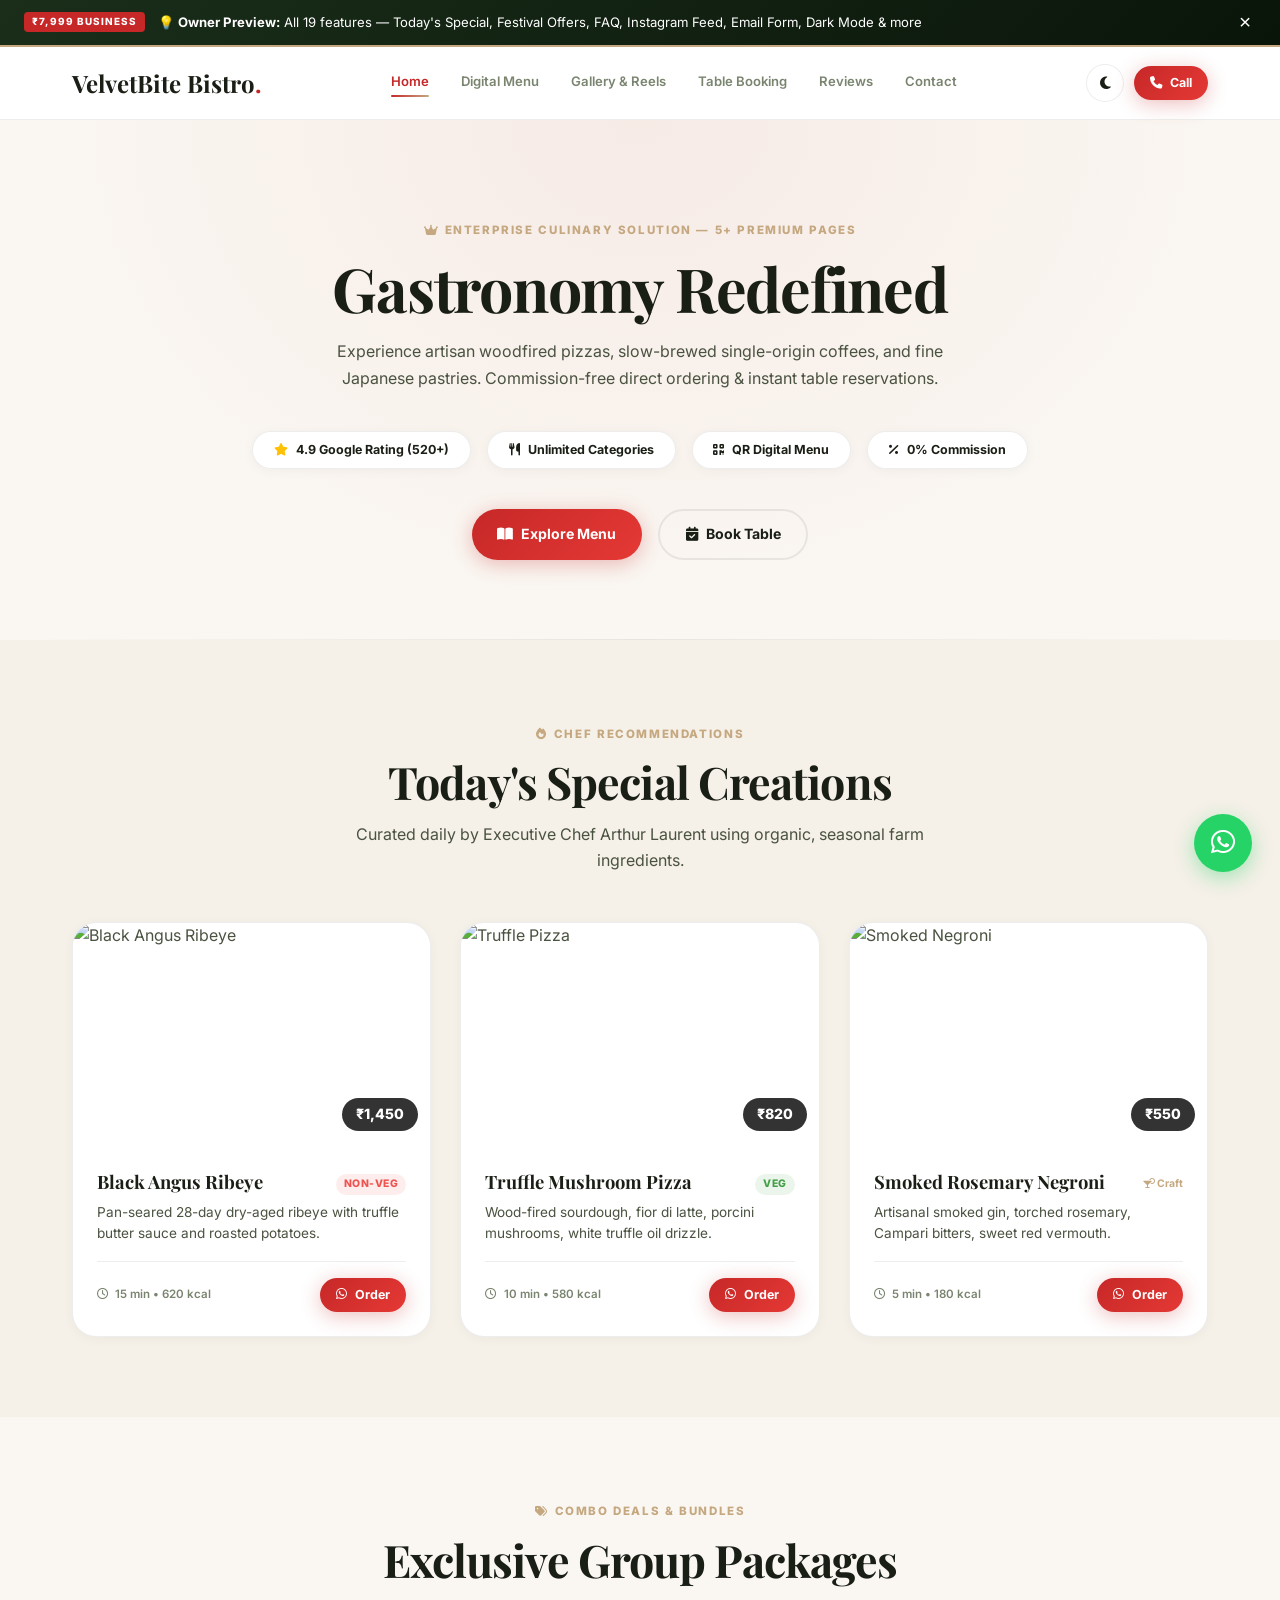
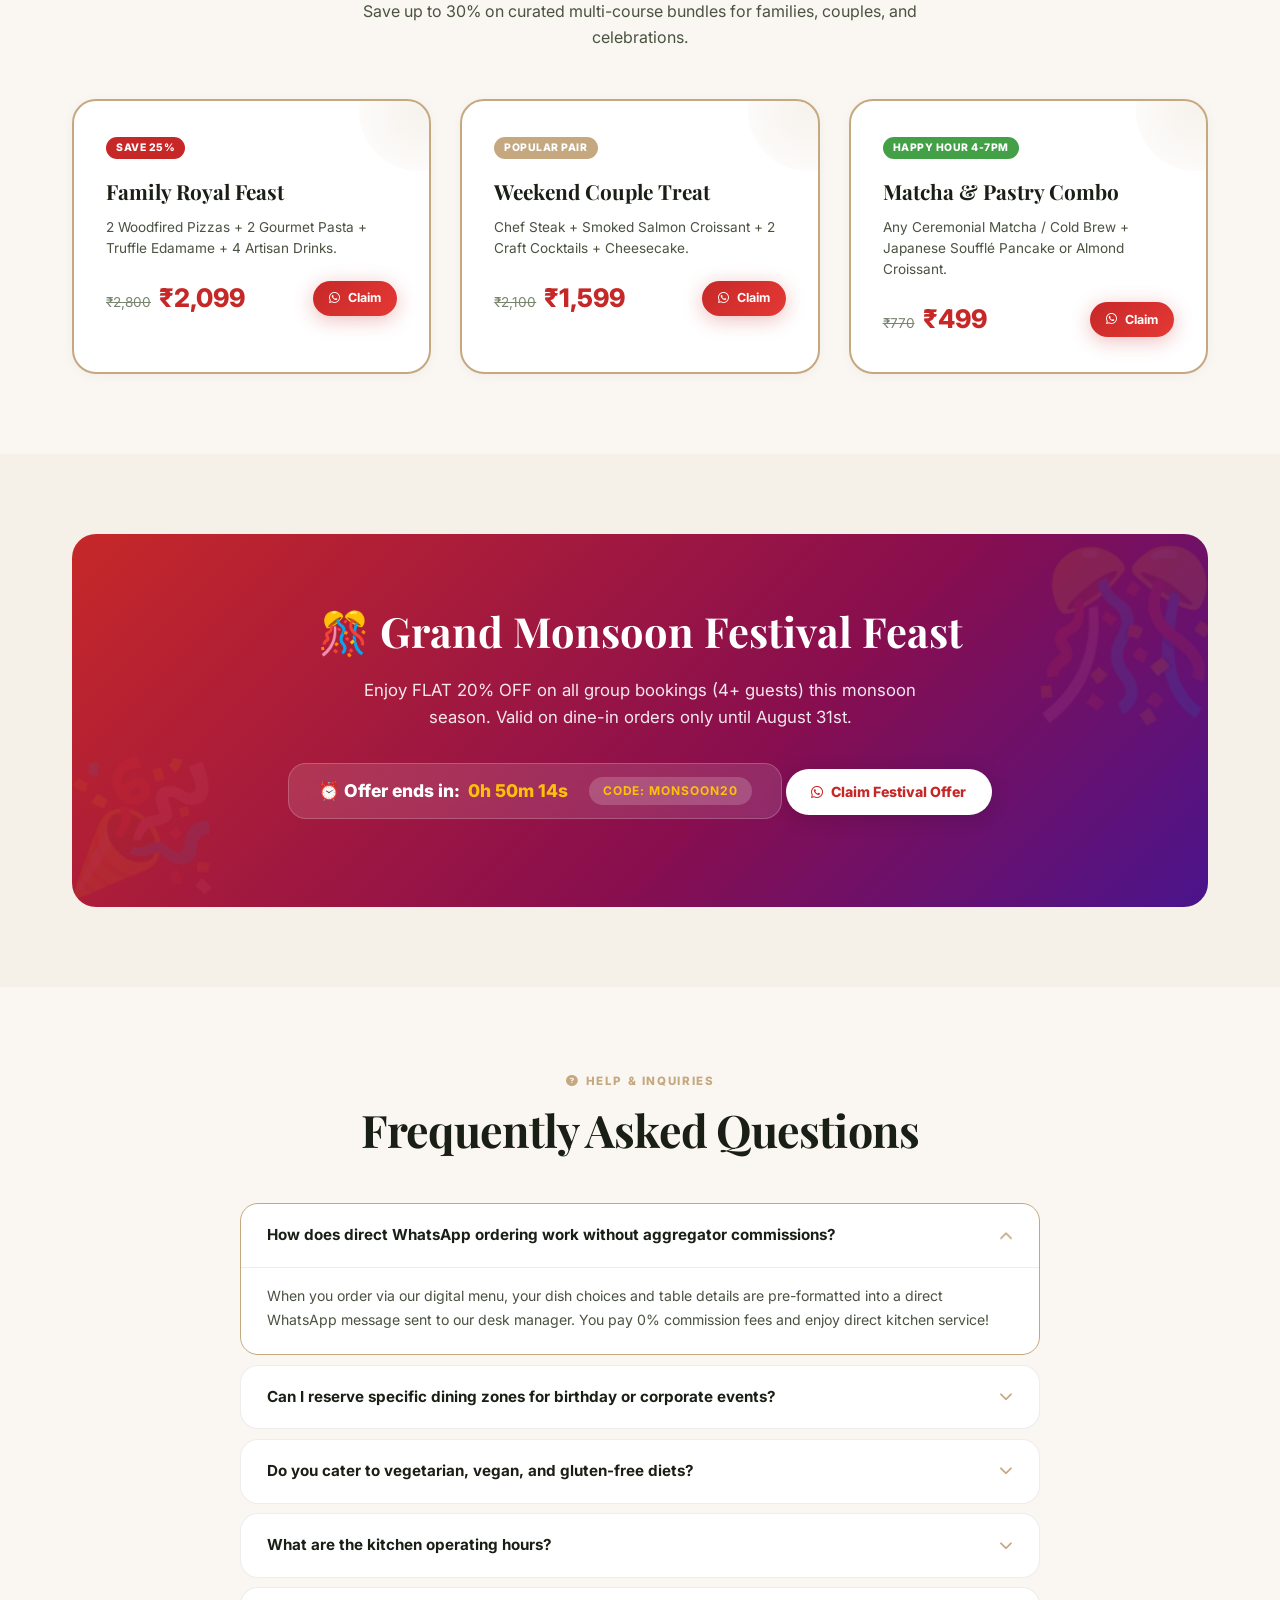
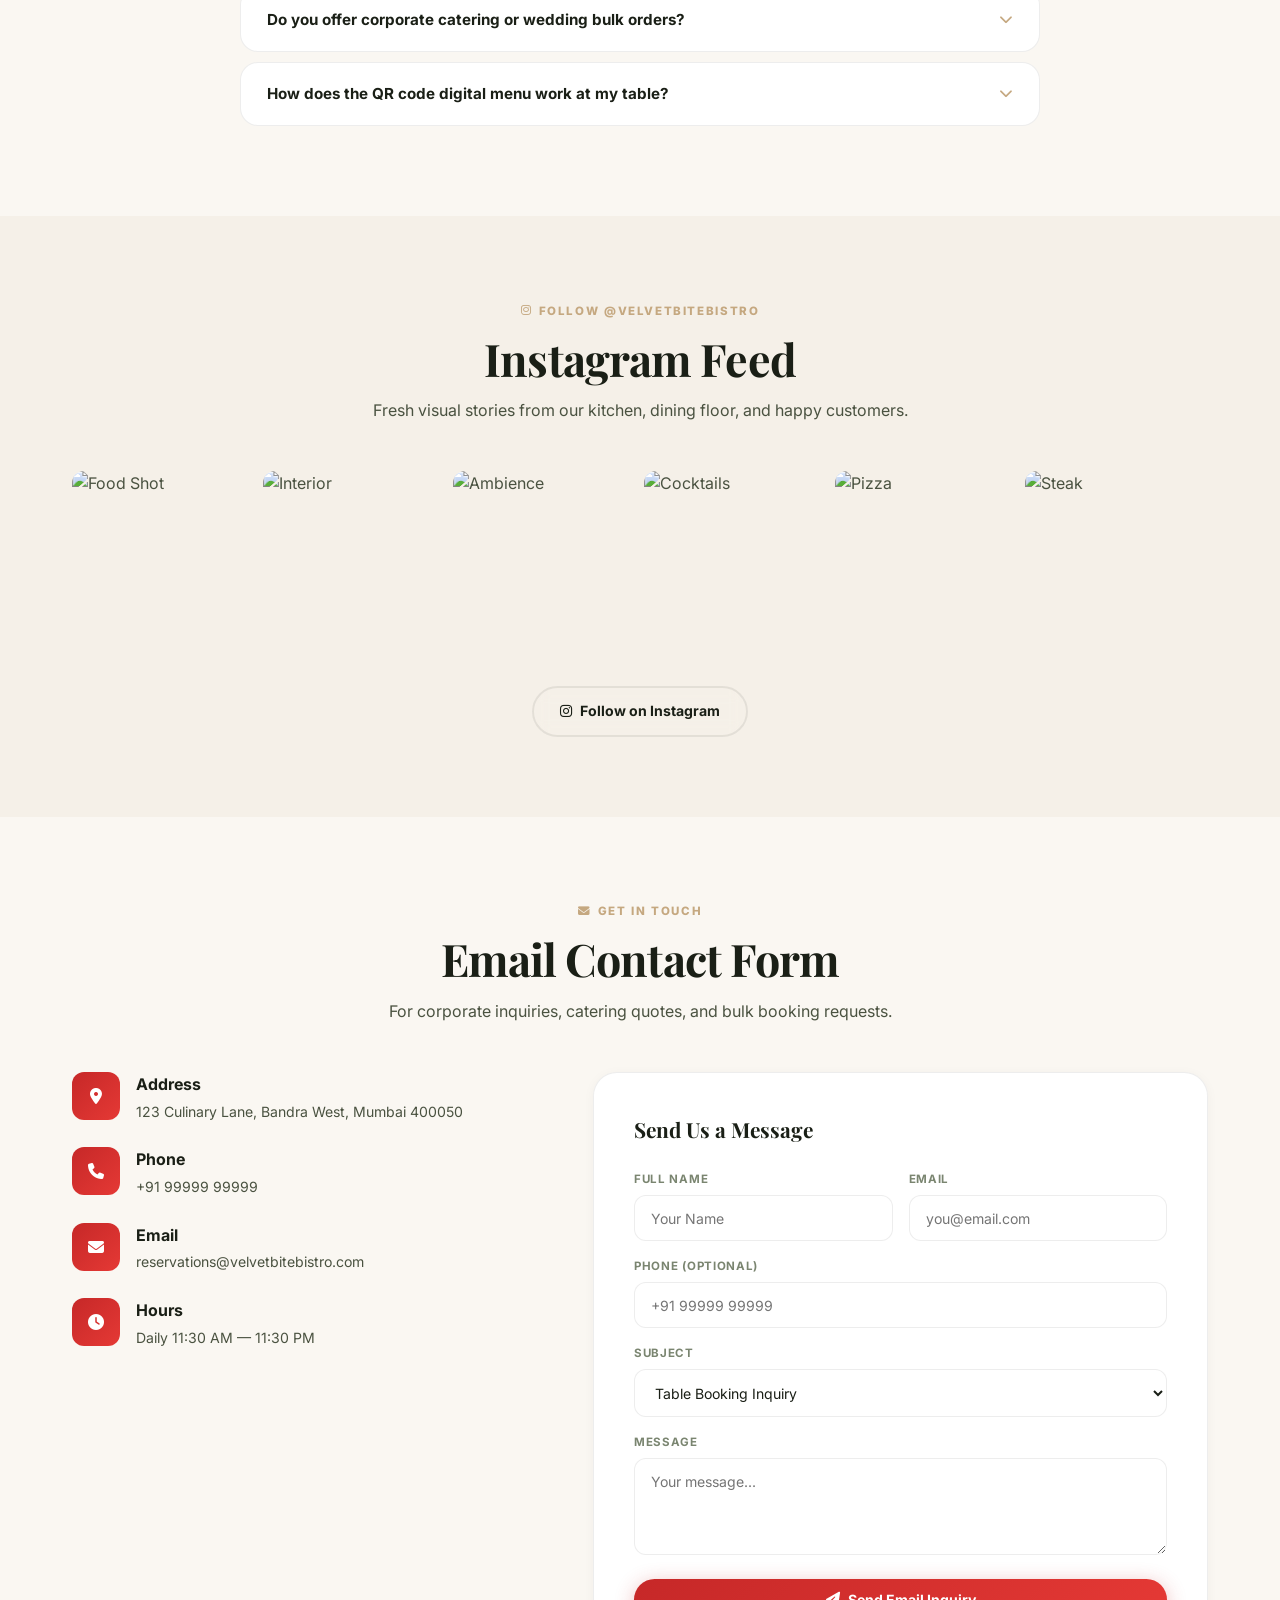
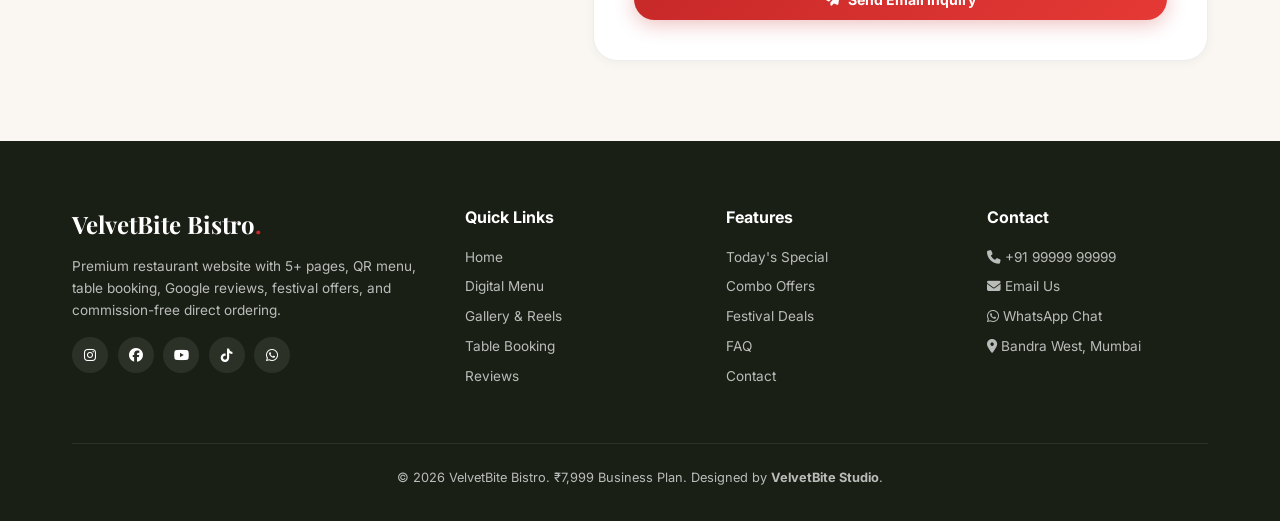
==== commit 5baa333d: "Complete ground-up rebuild: fixed invisible sections bug, new premium CSS with CSS-only animations, " ====
--- a/business/index.html
+++ b/business/index.html
@@ -3,363 +3,330 @@
 <head>
     <meta charset="UTF-8">
     <meta name="viewport" content="width=device-width, initial-scale=1.0">
-    <title>VelvetBite Bistro — Premium Restaurant & Café | Commission-Free Direct Orders</title>
-    <meta name="description" content="VelvetBite Bistro offers artisan woodfired pizzas, ceremonial matcha, single-origin espresso & fine dining. Direct WhatsApp ordering with 0% commission. Book your table online today!">
-    <meta name="keywords" content="restaurant, café, fine dining, pizza, matcha, table booking, QR menu, WhatsApp ordering, food delivery, bistro">
+    <title>VelvetBite Bistro — Premium Restaurant & Café | Commission-Free Orders</title>
+    <meta name="description" content="VelvetBite Bistro: artisan woodfired pizzas, ceremonial matcha, single-origin espresso & fine dining. 0% commission WhatsApp ordering. Book tables online.">
     <meta name="robots" content="index, follow">
     <meta property="og:title" content="VelvetBite Bistro — Premium Restaurant & Café">
-    <meta property="og:description" content="Experience artisan culinary excellence with direct commission-free ordering. Book tables, scan QR menus, and order via WhatsApp.">
+    <meta property="og:description" content="Direct commission-free ordering. Book tables, scan QR menus, order via WhatsApp.">
     <meta property="og:type" content="website">
     <link rel="canonical" href="https://rocky8252.github.io/velvetbite-bistro/business/">
-
-    <!-- Structured Data for SEO (Restaurant Schema) -->
-    <script type="application/ld+json">
-    {
-        "@context": "https://schema.org",
-        "@type": "Restaurant",
-        "name": "VelvetBite Bistro",
-        "servesCuisine": ["Italian", "Japanese", "French", "Café"],
-        "priceRange": "₹₹₹",
-        "address": { "@type": "PostalAddress", "streetAddress": "123 Culinary Lane", "addressLocality": "Mumbai", "addressRegion": "MH", "postalCode": "400001", "addressCountry": "IN" },
-        "telephone": "+91-9999999999",
-        "openingHours": "Mo-Su 11:30-23:30",
-        "aggregateRating": { "@type": "AggregateRating", "ratingValue": "4.9", "reviewCount": "520" }
-    }
-    </script>
-
-    <!-- Google Search Console Verification (replace with actual code) -->
+    <script type="application/ld+json">{"@context":"https://schema.org","@type":"Restaurant","name":"VelvetBite Bistro","servesCuisine":["Italian","Japanese","French","Café"],"priceRange":"₹₹₹","address":{"@type":"PostalAddress","streetAddress":"123 Culinary Lane","addressLocality":"Mumbai","addressRegion":"MH","postalCode":"400001","addressCountry":"IN"},"telephone":"+91-9999999999","openingHours":"Mo-Su 11:30-23:30","aggregateRating":{"@type":"AggregateRating","ratingValue":"4.9","reviewCount":"520"}}</script>
     <meta name="google-site-verification" content="YOUR_VERIFICATION_CODE_HERE">
-
-    <!-- Google Fonts -->
-    <link rel="preconnect" href="https://fonts.googleapis.com">
-    <link rel="preconnect" href="https://fonts.gstatic.com" crossorigin>
-    <link href="https://fonts.googleapis.com/css2?family=Inter:wght@400;500;600;700;800&family=Playfair+Display:ital,wght@0,600;0,700;1,600&display=swap" rel="stylesheet">
     <link rel="stylesheet" href="https://cdnjs.cloudflare.com/ajax/libs/font-awesome/6.4.0/css/all.min.css">
     <link rel="stylesheet" href="styles.css">
 </head>
 <body>
 
-    <!-- Scroll Progress Bar -->
-    <div class="scroll-progress" id="scrollProgress"></div>
-
-    <!-- Client Preview Demo Banner -->
-    <div class="client-demo-banner" id="clientDemoBanner">
-        <div class="demo-banner-content">
-            <span class="demo-badge">₹7,999 BUSINESS PLAN</span>
-            <p class="demo-text">💡 <strong>Owner Preview:</strong> All 19 features active — <strong>Today's Special, Festival Offers, FAQ, Instagram Feed, Video Reels, Google Reviews, Email Form, Premium Animations & Dark Mode</strong></p>
-        </div>
-        <button class="demo-banner-close" id="closeDemoBanner">&times;</button>
-    </div>
-
-    <!-- Header -->
-    <header class="header" id="header">
-        <div class="container navbar-container">
-            <a href="index.html" class="logo">VelvetBite Bistro<span class="logo-dot">.</span></a>
-            <nav class="nav-links">
-                <a href="index.html" class="nav-link active">Home</a>
-                <a href="menu.html" class="nav-link">Digital Menu</a>
-                <a href="gallery.html" class="nav-link">Gallery & Reels</a>
-                <a href="reservation.html" class="nav-link">Table Booking</a>
-                <a href="reviews.html" class="nav-link">Reviews</a>
-                <a href="#contact" class="nav-link">Contact</a>
-            </nav>
-            <div class="nav-actions">
-                <button id="themeToggleBtn" class="theme-toggle-btn"><i class="fa-solid fa-moon"></i></button>
-                <a href="tel:+919999999999" class="btn btn-primary" style="padding:0.6rem 1.4rem;font-size:0.82rem;"><i class="fa-solid fa-phone"></i> Call</a>
-            </div>
-        </div>
-    </header>
-
-    <!-- ═══════ HERO SECTION ═══════ -->
-    <section class="hero-section" id="hero">
-        <div class="container">
-            <span class="section-tag fade-up"><i class="fa-solid fa-crown"></i> Enterprise Culinary Solution — 5+ Premium Pages</span>
-            <h1 class="font-serif hero-title fade-up delay-1">Gastronomy Redefined</h1>
-            <p class="section-subtitle fade-up delay-2">Experience artisan woodfired pizzas, slow-brewed single-origin coffees, and fine Japanese pastries in an ambient dining setting. Commission-free direct ordering & instant table reservations.</p>
-            <div class="hero-stats-row fade-up delay-3">
-                <div class="stat-badge"><i class="fa-solid fa-star" style="color:#ffc107;"></i> 4.9 Google Rating (520+ Reviews)</div>
-                <div class="stat-badge"><i class="fa-solid fa-utensils"></i> Unlimited Categories & Items</div>
-                <div class="stat-badge"><i class="fa-solid fa-qrcode"></i> QR Digital Menu Enabled</div>
-                <div class="stat-badge"><i class="fa-solid fa-percent"></i> 0% Aggregator Commission</div>
-            </div>
-            <div style="display:flex;justify-content:center;gap:1rem;margin-top:2rem;" class="fade-up delay-3">
-                <a href="menu.html" class="btn btn-primary"><i class="fa-solid fa-book-open"></i> Explore Digital Menu</a>
-                <a href="reservation.html" class="btn btn-secondary"><i class="fa-solid fa-calendar-check"></i> Book Table</a>
-            </div>
-        </div>
-    </section>
-
-    <!-- ═══════ TODAY'S SPECIAL ═══════ -->
-    <section style="padding:5rem 0;background-color:var(--color-card-bg);" id="specials">
-        <div class="container">
-            <div class="text-center" style="max-width:700px;margin:0 auto 2.5rem;">
-                <span class="section-tag fade-up"><i class="fa-solid fa-fire"></i> Chef Recommendations</span>
-                <h2 class="section-title font-serif fade-up delay-1">Today's Special Creations</h2>
-                <p class="section-subtitle fade-up delay-2">Curated daily by Executive Chef Arthur Laurent using organic, seasonal farm ingredients.</p>
-            </div>
-            <div class="cards-grid-3">
-                <div class="glow-card fade-up">
-                    <div class="special-card-img"><img src="https://images.unsplash.com/photo-1544025162-d76694265947?w=500&auto=format&fit=crop&q=60" alt="Black Angus Ribeye"><span class="special-price-badge">₹1,450</span></div>
-                    <div style="display:flex;justify-content:space-between;align-items:center;margin-bottom:0.5rem;">
-                        <h3 class="font-serif" style="font-size:1.15rem;color:var(--color-text-dark);">Black Angus Ribeye</h3>
-                        <span class="item-diet-badge nonveg"><i class="fa-solid fa-drumstick-bite"></i> Non-Veg</span>
-                    </div>
-                    <p style="font-size:0.85rem;line-height:1.5;color:var(--color-text-muted);margin-bottom:1rem;">Pan-seared 28-day dry-aged ribeye with truffle butter sauce and roasted baby potatoes.</p>
+<div class="scroll-progress" id="scrollProgress"></div>
+
+<!-- Demo Banner -->
+<div class="demo-banner" id="demoBanner">
+    <div style="display:flex;align-items:center;">
+        <span class="demo-banner-badge">₹7,999 BUSINESS</span>
+        <span>💡 <strong>Owner Preview:</strong> All 19 features — Today's Special, Festival Offers, FAQ, Instagram Feed, Email Form, Dark Mode & more</span>
+    </div>
+    <button id="bannerClose">&times;</button>
+</div>
+
+<!-- Header -->
+<header class="header" id="header">
+    <div class="container header-inner">
+        <a href="index.html" class="logo">VelvetBite Bistro<span>.</span></a>
+        <nav class="nav-links">
+            <a href="index.html" class="nav-link active">Home</a>
+            <a href="menu.html" class="nav-link">Digital Menu</a>
+            <a href="gallery.html" class="nav-link">Gallery & Reels</a>
+            <a href="reservation.html" class="nav-link">Table Booking</a>
+            <a href="reviews.html" class="nav-link">Reviews</a>
+            <a href="#contact" class="nav-link">Contact</a>
+        </nav>
+        <div class="nav-actions">
+            <button id="themeBtn" class="theme-btn"><i class="fa-solid fa-moon"></i></button>
+            <a href="tel:+919999999999" class="btn btn-primary btn-sm"><i class="fa-solid fa-phone"></i> Call</a>
+        </div>
+    </div>
+</header>
+
+<!-- ═══ HERO ═══ -->
+<section class="hero">
+    <div class="container">
+        <div class="section-label anim-up"><i class="fa-solid fa-crown"></i> Enterprise Culinary Solution — 5+ Premium Pages</div>
+        <h1 class="section-title font-serif anim-up d1" style="font-size:3.8rem;">Gastronomy Redefined</h1>
+        <p class="section-desc anim-up d2" style="margin:0 auto 2rem;max-width:680px;">Experience artisan woodfired pizzas, slow-brewed single-origin coffees, and fine Japanese pastries. Commission-free direct ordering & instant table reservations.</p>
+        <div class="stats-row anim-up d3">
+            <div class="stat-pill"><i class="fa-solid fa-star" style="color:#ffc107;"></i> 4.9 Google Rating (520+)</div>
+            <div class="stat-pill"><i class="fa-solid fa-utensils"></i> Unlimited Categories</div>
+            <div class="stat-pill"><i class="fa-solid fa-qrcode"></i> QR Digital Menu</div>
+            <div class="stat-pill"><i class="fa-solid fa-percent"></i> 0% Commission</div>
+        </div>
+        <div class="hero-actions anim-up d4">
+            <a href="menu.html" class="btn btn-primary"><i class="fa-solid fa-book-open"></i> Explore Menu</a>
+            <a href="reservation.html" class="btn btn-outline"><i class="fa-solid fa-calendar-check"></i> Book Table</a>
+        </div>
+    </div>
+</section>
+
+<!-- ═══ TODAY'S SPECIAL ═══ -->
+<section style="padding:5rem 0;background:var(--bg-section);" id="specials">
+    <div class="container">
+        <div class="section-header">
+            <div class="section-label anim-up"><i class="fa-solid fa-fire"></i> Chef Recommendations</div>
+            <h2 class="section-title anim-up d1">Today's Special Creations</h2>
+            <p class="section-desc anim-up d2">Curated daily by Executive Chef Arthur Laurent using organic, seasonal farm ingredients.</p>
+        </div>
+        <div class="grid-3">
+            <div class="card anim-up">
+                <div class="card-img"><img src="https://images.unsplash.com/photo-1544025162-d76694265947?w=500&auto=format&fit=crop&q=60" alt="Black Angus Ribeye"><span class="price-tag">₹1,450</span></div>
+                <div class="card-body">
                     <div style="display:flex;justify-content:space-between;align-items:center;">
-                        <span style="font-size:0.75rem;font-weight:600;"><i class="fa-regular fa-clock"></i> 15 mins • 620 kcal</span>
-                        <a href="https://wa.me/919999999999?text=Hi,%20I%20want%20Today's%20Special:%20Black%20Angus%20Ribeye%20(₹1,450)" target="_blank" class="btn btn-primary" style="padding:0.4rem 1rem;font-size:0.78rem;"><i class="fa-brands fa-whatsapp"></i> Order</a>
-                    </div>
-                </div>
-                <div class="glow-card fade-up delay-1">
-                    <div class="special-card-img"><img src="https://images.unsplash.com/photo-1579751626657-72bc17010498?w=500&auto=format&fit=crop&q=60" alt="Truffle Mushroom Pizza"><span class="special-price-badge">₹820</span></div>
-                    <div style="display:flex;justify-content:space-between;align-items:center;margin-bottom:0.5rem;">
-                        <h3 class="font-serif" style="font-size:1.15rem;color:var(--color-text-dark);">Truffle Wild Mushroom Pizza</h3>
-                        <span class="item-diet-badge veg"><i class="fa-solid fa-leaf"></i> Veg</span>
-                    </div>
-                    <p style="font-size:0.85rem;line-height:1.5;color:var(--color-text-muted);margin-bottom:1rem;">Wood-fired sourdough crust, fior di latte, porcini mushrooms, white truffle oil drizzle.</p>
+                        <h3 class="card-title">Black Angus Ribeye</h3>
+                        <span class="diet-tag nonveg">Non-Veg</span>
+                    </div>
+                    <p class="card-text">Pan-seared 28-day dry-aged ribeye with truffle butter sauce and roasted potatoes.</p>
+                    <div class="card-meta">
+                        <span class="card-meta-info"><i class="fa-regular fa-clock"></i> 15 min • 620 kcal</span>
+                        <a href="https://wa.me/919999999999?text=Hi,%20I%20want%20Today's%20Special:%20Black%20Angus%20Ribeye%20(₹1,450)" target="_blank" class="btn btn-primary btn-sm"><i class="fa-brands fa-whatsapp"></i> Order</a>
+                    </div>
+                </div>
+            </div>
+            <div class="card anim-up d1">
+                <div class="card-img"><img src="https://images.unsplash.com/photo-1579751626657-72bc17010498?w=500&auto=format&fit=crop&q=60" alt="Truffle Pizza"><span class="price-tag">₹820</span></div>
+                <div class="card-body">
                     <div style="display:flex;justify-content:space-between;align-items:center;">
-                        <span style="font-size:0.75rem;font-weight:600;"><i class="fa-regular fa-clock"></i> 10 mins • 580 kcal</span>
-                        <a href="https://wa.me/919999999999?text=Hi,%20I%20want%20Today's%20Special:%20Truffle%20Pizza%20(₹820)" target="_blank" class="btn btn-primary" style="padding:0.4rem 1rem;font-size:0.78rem;"><i class="fa-brands fa-whatsapp"></i> Order</a>
-                    </div>
-                </div>
-                <div class="glow-card fade-up delay-2">
-                    <div class="special-card-img"><img src="https://images.unsplash.com/photo-1551024709-8f23befc6f87?w=500&auto=format&fit=crop&q=60" alt="Smoked Negroni"><span class="special-price-badge">₹550</span></div>
-                    <div style="display:flex;justify-content:space-between;align-items:center;margin-bottom:0.5rem;">
-                        <h3 class="font-serif" style="font-size:1.15rem;color:var(--color-text-dark);">Smoked Rosemary Negroni</h3>
-                        <span style="font-size:0.7rem;font-weight:700;color:var(--color-accent);"><i class="fa-solid fa-martini-glass-citrus"></i> Craft</span>
-                    </div>
-                    <p style="font-size:0.85rem;line-height:1.5;color:var(--color-text-muted);margin-bottom:1rem;">Artisanal smoked gin with torched rosemary, Campari bitters, and sweet red vermouth.</p>
+                        <h3 class="card-title">Truffle Mushroom Pizza</h3>
+                        <span class="diet-tag veg">Veg</span>
+                    </div>
+                    <p class="card-text">Wood-fired sourdough, fior di latte, porcini mushrooms, white truffle oil drizzle.</p>
+                    <div class="card-meta">
+                        <span class="card-meta-info"><i class="fa-regular fa-clock"></i> 10 min • 580 kcal</span>
+                        <a href="https://wa.me/919999999999?text=Hi,%20I%20want%20Truffle%20Pizza%20(₹820)" target="_blank" class="btn btn-primary btn-sm"><i class="fa-brands fa-whatsapp"></i> Order</a>
+                    </div>
+                </div>
+            </div>
+            <div class="card anim-up d2">
+                <div class="card-img"><img src="https://images.unsplash.com/photo-1551024709-8f23befc6f87?w=500&auto=format&fit=crop&q=60" alt="Smoked Negroni"><span class="price-tag">₹550</span></div>
+                <div class="card-body">
                     <div style="display:flex;justify-content:space-between;align-items:center;">
-                        <span style="font-size:0.75rem;font-weight:600;"><i class="fa-regular fa-clock"></i> 5 mins • 180 kcal</span>
-                        <a href="https://wa.me/919999999999?text=Hi,%20I%20want%20Today's%20Special:%20Smoked%20Negroni%20(₹550)" target="_blank" class="btn btn-primary" style="padding:0.4rem 1rem;font-size:0.78rem;"><i class="fa-brands fa-whatsapp"></i> Order</a>
-                    </div>
-                </div>
-            </div>
-        </div>
-    </section>
-
-    <!-- ═══════ COMBO OFFERS ═══════ -->
-    <section style="padding:5rem 0;" id="combos">
-        <div class="container">
-            <div class="text-center" style="max-width:700px;margin:0 auto 2.5rem;">
-                <span class="section-tag fade-up"><i class="fa-solid fa-tags"></i> Combo Deals & Bundles</span>
-                <h2 class="section-title font-serif fade-up delay-1">Exclusive Group Packages</h2>
-                <p class="section-subtitle fade-up delay-2">Save up to 30% on curated multi-course bundles for families, couples, and celebrations.</p>
-            </div>
-            <div class="cards-grid-3">
-                <div class="glow-card fade-up" style="border:2px solid var(--color-accent);">
-                    <span style="background:var(--color-primary);color:#fff;font-size:0.68rem;font-weight:800;padding:3px 10px;border-radius:50px;display:inline-block;margin-bottom:1rem;">SAVE 25%</span>
-                    <h3 class="font-serif" style="font-size:1.3rem;margin-bottom:0.5rem;color:var(--color-text-dark);">Family Royal Feast</h3>
-                    <p style="font-size:0.85rem;color:var(--color-text-muted);margin-bottom:1.2rem;">2 Woodfired Pizzas + 2 Gourmet Pasta + 1 Truffle Edamame + 4 Artisan Drinks.</p>
-                    <div style="display:flex;justify-content:space-between;align-items:center;">
-                        <div><span style="text-decoration:line-through;font-size:0.82rem;color:var(--color-text-muted);">₹2,800</span> <span style="font-size:1.4rem;font-weight:800;color:var(--color-primary);margin-left:0.5rem;">₹2,099</span></div>
-                        <a href="https://wa.me/919999999999?text=Hi,%20I%20want%20Family%20Royal%20Feast%20Bundle%20(₹2,099)" target="_blank" class="btn btn-primary" style="padding:0.5rem 1.2rem;font-size:0.82rem;"><i class="fa-brands fa-whatsapp"></i> Claim</a>
-                    </div>
-                </div>
-                <div class="glow-card fade-up delay-1" style="border:2px solid var(--color-accent);">
-                    <span style="background:var(--color-accent);color:#fff;font-size:0.68rem;font-weight:800;padding:3px 10px;border-radius:50px;display:inline-block;margin-bottom:1rem;">POPULAR PAIR</span>
-                    <h3 class="font-serif" style="font-size:1.3rem;margin-bottom:0.5rem;color:var(--color-text-dark);">Weekend Couple Treat</h3>
-                    <p style="font-size:0.85rem;color:var(--color-text-muted);margin-bottom:1.2rem;">1 Chef Steak + 1 Smoked Salmon Croissant + 2 Craft Cocktails + 1 Cheesecake.</p>
-                    <div style="display:flex;justify-content:space-between;align-items:center;">
-                        <div><span style="text-decoration:line-through;font-size:0.82rem;color:var(--color-text-muted);">₹2,100</span> <span style="font-size:1.4rem;font-weight:800;color:var(--color-primary);margin-left:0.5rem;">₹1,599</span></div>
-                        <a href="https://wa.me/919999999999?text=Hi,%20I%20want%20Weekend%20Couple%20Treat%20(₹1,599)" target="_blank" class="btn btn-primary" style="padding:0.5rem 1.2rem;font-size:0.82rem;"><i class="fa-brands fa-whatsapp"></i> Claim</a>
-                    </div>
-                </div>
-                <div class="glow-card fade-up delay-2" style="border:2px solid var(--color-accent);">
-                    <span style="background:#4caf50;color:#fff;font-size:0.68rem;font-weight:800;padding:3px 10px;border-radius:50px;display:inline-block;margin-bottom:1rem;">HAPPY HOUR 4-7PM</span>
-                    <h3 class="font-serif" style="font-size:1.3rem;margin-bottom:0.5rem;color:var(--color-text-dark);">Matcha & Pastry Combo</h3>
-                    <p style="font-size:0.85rem;color:var(--color-text-muted);margin-bottom:1.2rem;">Any 1 Ceremonial Matcha / Cold Brew + 1 Japanese Soufflé Pancake or Almond Croissant.</p>
-                    <div style="display:flex;justify-content:space-between;align-items:center;">
-                        <div><span style="text-decoration:line-through;font-size:0.82rem;color:var(--color-text-muted);">₹770</span> <span style="font-size:1.4rem;font-weight:800;color:var(--color-primary);margin-left:0.5rem;">₹499</span></div>
-                        <a href="https://wa.me/919999999999?text=Hi,%20I%20want%20Matcha%20Pastry%20Combo%20(₹499)" target="_blank" class="btn btn-primary" style="padding:0.5rem 1.2rem;font-size:0.82rem;"><i class="fa-brands fa-whatsapp"></i> Claim</a>
-                    </div>
-                </div>
-            </div>
-        </div>
-    </section>
-
-    <!-- ═══════ FESTIVAL OFFERS ═══════ -->
-    <section style="padding:5rem 0;background-color:var(--color-card-bg);" id="festivals">
-        <div class="container">
-            <div class="festival-banner fade-up scale-in">
-                <h2 class="font-serif" style="font-size:2.5rem;margin-bottom:0.8rem;">🎊 Grand Monsoon Festival Feast</h2>
-                <p style="font-size:1.05rem;opacity:0.9;max-width:600px;margin:0 auto 1.5rem;">Enjoy FLAT 20% OFF on all group bookings (4+ guests) this monsoon season. Valid on dine-in orders only until August 31st.</p>
-                <div style="display:flex;justify-content:center;gap:1rem;align-items:center;flex-wrap:wrap;margin-bottom:1.5rem;">
-                    <div style="background:rgba(255,255,255,0.15);border-radius:12px;padding:0.8rem 1.5rem;font-size:1.1rem;font-weight:800;">
-                        ⏰ Offer ends in: <span id="festivalCountdown" style="color:#ffc107;">--h --m --s</span>
-                    </div>
-                    <span style="font-size:0.78rem;background:rgba(255,255,255,0.2);padding:4px 12px;border-radius:50px;font-weight:600;">CODE: MONSOON20</span>
-                </div>
-                <a href="https://wa.me/919999999999?text=Hi,%20I%20want%20to%20use%20MONSOON20%20Festival%20Offer%20for%20my%20group%20booking!" target="_blank" class="btn" style="background:#fff;color:var(--color-primary);font-weight:800;padding:0.9rem 2rem;"><i class="fa-brands fa-whatsapp"></i> Claim Festival Offer</a>
-            </div>
-        </div>
-    </section>
-
-    <!-- ═══════ FAQ ACCORDION ═══════ -->
-    <section style="padding:5rem 0;" id="faq">
-        <div class="container">
-            <div class="text-center" style="max-width:700px;margin:0 auto 2.5rem;">
-                <span class="section-tag fade-up"><i class="fa-solid fa-circle-question"></i> Help & Inquiries</span>
-                <h2 class="section-title font-serif fade-up delay-1">Frequently Asked Questions</h2>
-            </div>
-            <div class="faq-accordion-container">
-                <div class="faq-item active fade-up">
-                    <div class="faq-question"><span>How does direct WhatsApp ordering work without aggregator commissions?</span><i class="fa-solid fa-chevron-down faq-icon"></i></div>
-                    <div class="faq-answer">When you order via our digital menu, your dish choices, quantities, and table/delivery details are pre-formatted into a direct WhatsApp message sent to our desk manager. You pay 0% extra commission fees and enjoy direct kitchen service!</div>
-                </div>
-                <div class="faq-item fade-up delay-1">
-                    <div class="faq-question"><span>Can I reserve specific dining zones for private birthday or corporate events?</span><i class="fa-solid fa-chevron-down faq-icon"></i></div>
-                    <div class="faq-answer">Yes! Our Table Booking system allows you to select between the Garden Terrace (Outdoor), Matcha Lounge (Cozy Tatami), and Espresso Bar. For group parties over 8 guests, select 'Private VIP Lounge'.</div>
-                </div>
-                <div class="faq-item fade-up delay-2">
-                    <div class="faq-question"><span>Do you cater to vegetarian, vegan, and gluten-free dietary requirements?</span><i class="fa-solid fa-chevron-down faq-icon"></i></div>
-                    <div class="faq-answer">Absolutely. All menu items are tagged with 🟢 Veg, 🌿 Vegan, 🥩 Non-Veg markers, along with calorie tags and preparation times so guests can filter items by dietary preferences.</div>
-                </div>
-                <div class="faq-item fade-up delay-3">
-                    <div class="faq-question"><span>What are the kitchen service operating hours for table bookings?</span><i class="fa-solid fa-chevron-down faq-icon"></i></div>
-                    <div class="faq-answer">Our kitchen operates daily from 11:30 AM to 11:30 PM. Happy hour specials are valid between 04:00 PM and 07:00 PM Monday through Friday.</div>
-                </div>
-                <div class="faq-item fade-up">
-                    <div class="faq-question"><span>Do you offer catering or bulk orders for corporate offices and weddings?</span><i class="fa-solid fa-chevron-down faq-icon"></i></div>
-                    <div class="faq-answer">Yes, we offer full catering services for corporate lunches, wedding receptions, and private events. Contact us via WhatsApp or the email form below to receive a customized quote within 24 hours.</div>
-                </div>
-                <div class="faq-item fade-up delay-1">
-                    <div class="faq-question"><span>How do I scan the QR code digital menu at my table?</span><i class="fa-solid fa-chevron-down faq-icon"></i></div>
-                    <div class="faq-answer">Every table has a branded QR standee. Open your phone camera, point at the QR code, and it opens our full digital menu in your browser — no app installation needed. You can filter by category, search items, and order directly via WhatsApp.</div>
-                </div>
-            </div>
-        </div>
-    </section>
-
-    <!-- ═══════ INSTAGRAM FEED ═══════ -->
-    <section style="padding:5rem 0;background-color:var(--color-card-bg);" id="instagram">
-        <div class="container">
-            <div class="text-center" style="max-width:700px;margin:0 auto 2rem;">
-                <span class="section-tag fade-up"><i class="fa-brands fa-instagram"></i> Follow @VelvetBiteBistro</span>
-                <h2 class="section-title font-serif fade-up delay-1">Instagram Feed</h2>
-                <p class="section-subtitle fade-up delay-2">Fresh visual stories from our kitchen, dining floor, and happy customers.</p>
-            </div>
-            <div class="insta-grid fade-up">
-                <div class="insta-item"><img src="https://images.unsplash.com/photo-1504674900247-0877df9cc836?w=300&auto=format&fit=crop&q=60" alt="Food Shot 1"></div>
-                <div class="insta-item"><img src="https://images.unsplash.com/photo-1517248135467-4c7edcad34c4?w=300&auto=format&fit=crop&q=60" alt="Interior"></div>
-                <div class="insta-item"><img src="https://images.unsplash.com/photo-1555396273-367ea4eb4db5?w=300&auto=format&fit=crop&q=60" alt="Ambience"></div>
-                <div class="insta-item"><img src="https://images.unsplash.com/photo-1551024709-8f23befc6f87?w=300&auto=format&fit=crop&q=60" alt="Cocktails"></div>
-                <div class="insta-item"><img src="https://images.unsplash.com/photo-1579751626657-72bc17010498?w=300&auto=format&fit=crop&q=60" alt="Pizza"></div>
-                <div class="insta-item"><img src="https://images.unsplash.com/photo-1544025162-d76694265947?w=300&auto=format&fit=crop&q=60" alt="Steak"></div>
-            </div>
-            <div class="text-center" style="margin-top:2rem;">
-                <a href="https://instagram.com/velvetbitebistro" target="_blank" class="btn btn-secondary fade-up"><i class="fa-brands fa-instagram"></i> Follow @VelvetBiteBistro on Instagram</a>
-            </div>
-        </div>
-    </section>
-
-    <!-- ═══════ EMAIL CONTACT FORM ═══════ -->
-    <section style="padding:5rem 0;" id="contact">
-        <div class="container">
-            <div class="text-center" style="max-width:700px;margin:0 auto 2.5rem;">
-                <span class="section-tag fade-up"><i class="fa-solid fa-envelope"></i> Get in Touch</span>
-                <h2 class="section-title font-serif fade-up delay-1">Email Contact Form</h2>
-                <p class="section-subtitle fade-up delay-2">For corporate inquiries, catering quotes, and bulk booking requests.</p>
-            </div>
-            <div class="contact-grid">
-                <div class="contact-info-card fade-up">
-                    <div class="contact-detail">
-                        <div class="contact-detail-icon"><i class="fa-solid fa-location-dot"></i></div>
-                        <div><h4 style="font-size:1rem;font-weight:700;color:var(--color-text-dark);margin-bottom:0.2rem;">Address</h4><p style="font-size:0.88rem;">123 Culinary Lane, Bandra West, Mumbai 400050</p></div>
-                    </div>
-                    <div class="contact-detail">
-                        <div class="contact-detail-icon"><i class="fa-solid fa-phone"></i></div>
-                        <div><h4 style="font-size:1rem;font-weight:700;color:var(--color-text-dark);margin-bottom:0.2rem;">Phone</h4><p style="font-size:0.88rem;">+91 99999 99999</p></div>
-                    </div>
-                    <div class="contact-detail">
-                        <div class="contact-detail-icon"><i class="fa-solid fa-envelope"></i></div>
-                        <div><h4 style="font-size:1rem;font-weight:700;color:var(--color-text-dark);margin-bottom:0.2rem;">Email</h4><p style="font-size:0.88rem;">reservations@velvetbitebistro.com</p></div>
-                    </div>
-                    <div class="contact-detail">
-                        <div class="contact-detail-icon"><i class="fa-solid fa-clock"></i></div>
-                        <div><h4 style="font-size:1rem;font-weight:700;color:var(--color-text-dark);margin-bottom:0.2rem;">Hours</h4><p style="font-size:0.88rem;">Daily 11:30 AM — 11:30 PM</p></div>
-                    </div>
-                    <!-- Google Maps Embed -->
-                    <div style="border-radius:16px;overflow:hidden;height:200px;margin-top:0.5rem;">
-                        <iframe src="https://www.google.com/maps/embed?pb=!1m18!1m12!1m3!1d3771.123456789!2d72.83333!3d19.06666!2m3!1f0!2f0!3f0!3m2!1i1024!2i768!4f13.1!3m3!1m2!1s0x0%3A0x0!2sMumbai!5e0!3m2!1sen!2sin!4v1000000000" width="100%" height="200" style="border:0;" allowfullscreen="" loading="lazy"></iframe>
-                    </div>
-                </div>
-                <div class="glow-card fade-up delay-1" style="padding:2.5rem;">
-                    <h3 class="font-serif" style="font-size:1.3rem;margin-bottom:1.5rem;color:var(--color-text-dark);">Send Us a Message</h3>
-                    <form id="emailContactForm">
-                        <div style="display:grid;grid-template-columns:1fr 1fr;gap:1rem;margin-bottom:1rem;">
-                            <div><label class="form-label">Full Name</label><input type="text" id="contactName" class="form-input" required placeholder="Your Name"></div>
-                            <div><label class="form-label">Email Address</label><input type="email" id="contactEmail" class="form-input" required placeholder="you@email.com"></div>
-                        </div>
-                        <div style="margin-bottom:1rem;"><label class="form-label">Phone (Optional)</label><input type="tel" id="contactPhone" class="form-input" placeholder="+91 99999 99999"></div>
-                        <div style="margin-bottom:1rem;"><label class="form-label">Subject</label>
-                            <select id="contactSubject" class="form-input">
-                                <option>Table Booking Inquiry</option>
-                                <option>Corporate Catering Quote</option>
-                                <option>Wedding / Private Event</option>
-                                <option>Feedback & Suggestions</option>
-                                <option>Other</option>
-                            </select>
-                        </div>
-                        <div style="margin-bottom:1.5rem;"><label class="form-label">Message</label><textarea id="contactMessage" class="form-input" rows="4" required placeholder="Your message..."></textarea></div>
-                        <button type="submit" class="btn btn-primary btn-block"><i class="fa-solid fa-paper-plane"></i> Send Email Inquiry</button>
-                    </form>
-                </div>
-            </div>
-        </div>
-    </section>
-
-    <!-- ═══════ FLOATING WHATSAPP ═══════ -->
-    <a href="https://wa.me/919999999999?text=Hi%20VelvetBite,%20I%20have%20an%20inquiry!" target="_blank" class="floating-whatsapp-btn"><i class="fa-brands fa-whatsapp"></i></a>
-
-    <!-- ═══════ BACK TO TOP ═══════ -->
-    <button class="back-to-top" id="backToTop"><i class="fa-solid fa-chevron-up"></i></button>
-
-    <!-- ═══════ FOOTER ═══════ -->
-    <footer class="footer">
-        <div class="container">
-            <div class="footer-grid">
-                <div>
-                    <a href="index.html" class="logo" style="color:#fff;">VelvetBite Bistro<span class="logo-dot">.</span></a>
-                    <p style="margin-top:0.8rem;font-size:0.88rem;line-height:1.6;">Premium restaurant website with 5+ pages, QR menu, table booking, Google reviews, festival offers, and commission-free direct ordering.</p>
-                    <div class="footer-social">
-                        <a href="#"><i class="fa-brands fa-instagram"></i></a>
-                        <a href="#"><i class="fa-brands fa-facebook"></i></a>
-                        <a href="#"><i class="fa-brands fa-youtube"></i></a>
-                        <a href="#"><i class="fa-brands fa-tiktok"></i></a>
-                        <a href="#"><i class="fa-brands fa-whatsapp"></i></a>
-                    </div>
-                </div>
-                <div>
-                    <h4 class="footer-title">Quick Links</h4>
-                    <a href="index.html" class="footer-link">Home</a>
-                    <a href="menu.html" class="footer-link">Digital Menu</a>
-                    <a href="gallery.html" class="footer-link">Gallery & Reels</a>
-                    <a href="reservation.html" class="footer-link">Table Booking</a>
-                    <a href="reviews.html" class="footer-link">Reviews</a>
-                </div>
-                <div>
-                    <h4 class="footer-title">Features</h4>
-                    <a href="#specials" class="footer-link">Today's Special</a>
-                    <a href="#combos" class="footer-link">Combo Offers</a>
-                    <a href="#festivals" class="footer-link">Festival Deals</a>
-                    <a href="#faq" class="footer-link">FAQ</a>
-                    <a href="#contact" class="footer-link">Contact</a>
-                </div>
-                <div>
-                    <h4 class="footer-title">Contact Info</h4>
-                    <a href="tel:+919999999999" class="footer-link"><i class="fa-solid fa-phone"></i> +91 99999 99999</a>
-                    <a href="mailto:reservations@velvetbitebistro.com" class="footer-link"><i class="fa-solid fa-envelope"></i> reservations@velvetbite.com</a>
-                    <a href="https://wa.me/919999999999" target="_blank" class="footer-link"><i class="fa-brands fa-whatsapp"></i> WhatsApp Chat</a>
-                    <a href="#" class="footer-link"><i class="fa-solid fa-location-dot"></i> Bandra West, Mumbai</a>
-                </div>
-            </div>
-            <div class="footer-bottom">
-                <p>© 2026 VelvetBite Bistro. ₹7,999 Business Plan Template. Designed by <strong>VelvetBite Studio</strong>.</p>
-            </div>
-        </div>
-    </footer>
-
-    <script src="app.js"></script>
+                        <h3 class="card-title">Smoked Rosemary Negroni</h3>
+                        <span style="font-size:0.65rem;font-weight:700;color:var(--accent-gold);"><i class="fa-solid fa-martini-glass-citrus"></i> Craft</span>
+                    </div>
+                    <p class="card-text">Artisanal smoked gin, torched rosemary, Campari bitters, sweet red vermouth.</p>
+                    <div class="card-meta">
+                        <span class="card-meta-info"><i class="fa-regular fa-clock"></i> 5 min • 180 kcal</span>
+                        <a href="https://wa.me/919999999999?text=Hi,%20I%20want%20Smoked%20Negroni%20(₹550)" target="_blank" class="btn btn-primary btn-sm"><i class="fa-brands fa-whatsapp"></i> Order</a>
+                    </div>
+                </div>
+            </div>
+        </div>
+    </div>
+</section>
+
+<!-- ═══ COMBO OFFERS ═══ -->
+<section style="padding:5rem 0;" id="combos">
+    <div class="container">
+        <div class="section-header">
+            <div class="section-label anim-up"><i class="fa-solid fa-tags"></i> Combo Deals & Bundles</div>
+            <h2 class="section-title anim-up d1">Exclusive Group Packages</h2>
+            <p class="section-desc anim-up d2">Save up to 30% on curated multi-course bundles for families, couples, and celebrations.</p>
+        </div>
+        <div class="grid-3">
+            <div class="offer-card anim-up">
+                <span class="offer-badge" style="background:var(--accent-red);">SAVE 25%</span>
+                <h3 class="card-title" style="font-size:1.3rem;">Family Royal Feast</h3>
+                <p class="card-text" style="margin:0.5rem 0 1.2rem;">2 Woodfired Pizzas + 2 Gourmet Pasta + Truffle Edamame + 4 Artisan Drinks.</p>
+                <div style="display:flex;justify-content:space-between;align-items:center;">
+                    <div><span class="price-strike">₹2,800</span><span class="price-new">₹2,099</span></div>
+                    <a href="https://wa.me/919999999999?text=Hi,%20Family%20Royal%20Feast%20(₹2,099)" target="_blank" class="btn btn-primary btn-sm"><i class="fa-brands fa-whatsapp"></i> Claim</a>
+                </div>
+            </div>
+            <div class="offer-card anim-up d1">
+                <span class="offer-badge" style="background:var(--accent-gold);">POPULAR PAIR</span>
+                <h3 class="card-title" style="font-size:1.3rem;">Weekend Couple Treat</h3>
+                <p class="card-text" style="margin:0.5rem 0 1.2rem;">Chef Steak + Smoked Salmon Croissant + 2 Craft Cocktails + Cheesecake.</p>
+                <div style="display:flex;justify-content:space-between;align-items:center;">
+                    <div><span class="price-strike">₹2,100</span><span class="price-new">₹1,599</span></div>
+                    <a href="https://wa.me/919999999999?text=Hi,%20Weekend%20Couple%20Treat%20(₹1,599)" target="_blank" class="btn btn-primary btn-sm"><i class="fa-brands fa-whatsapp"></i> Claim</a>
+                </div>
+            </div>
+            <div class="offer-card anim-up d2">
+                <span class="offer-badge" style="background:var(--accent-green);">HAPPY HOUR 4-7PM</span>
+                <h3 class="card-title" style="font-size:1.3rem;">Matcha & Pastry Combo</h3>
+                <p class="card-text" style="margin:0.5rem 0 1.2rem;">Any Ceremonial Matcha / Cold Brew + Japanese Soufflé Pancake or Almond Croissant.</p>
+                <div style="display:flex;justify-content:space-between;align-items:center;">
+                    <div><span class="price-strike">₹770</span><span class="price-new">₹499</span></div>
+                    <a href="https://wa.me/919999999999?text=Hi,%20Matcha%20Pastry%20Combo%20(₹499)" target="_blank" class="btn btn-primary btn-sm"><i class="fa-brands fa-whatsapp"></i> Claim</a>
+                </div>
+            </div>
+        </div>
+    </div>
+</section>
+
+<!-- ═══ FESTIVAL OFFERS ═══ -->
+<section style="padding:5rem 0;background:var(--bg-section);" id="festivals">
+    <div class="container">
+        <div class="festival-banner anim-scale">
+            <h2 class="festival-title font-serif">🎊 Grand Monsoon Festival Feast</h2>
+            <p class="festival-desc">Enjoy FLAT 20% OFF on all group bookings (4+ guests) this monsoon season. Valid on dine-in orders only until August 31st.</p>
+            <div class="countdown-box">⏰ Offer ends in: <span id="countdown">--h --m --s</span><span class="coupon-tag">CODE: MONSOON20</span></div>
+            <a href="https://wa.me/919999999999?text=Hi,%20I%20want%20to%20use%20MONSOON20%20Festival%20Offer!" target="_blank" class="btn btn-white"><i class="fa-brands fa-whatsapp"></i> Claim Festival Offer</a>
+        </div>
+    </div>
+</section>
+
+<!-- ═══ FAQ ═══ -->
+<section style="padding:5rem 0;" id="faq">
+    <div class="container">
+        <div class="section-header">
+            <div class="section-label"><i class="fa-solid fa-circle-question"></i> Help & Inquiries</div>
+            <h2 class="section-title">Frequently Asked Questions</h2>
+        </div>
+        <div class="faq-container">
+            <div class="faq-item active">
+                <div class="faq-q"><span>How does direct WhatsApp ordering work without aggregator commissions?</span><i class="fa-solid fa-chevron-down"></i></div>
+                <div class="faq-a">When you order via our digital menu, your dish choices and table details are pre-formatted into a direct WhatsApp message sent to our desk manager. You pay 0% commission fees and enjoy direct kitchen service!</div>
+            </div>
+            <div class="faq-item">
+                <div class="faq-q"><span>Can I reserve specific dining zones for birthday or corporate events?</span><i class="fa-solid fa-chevron-down"></i></div>
+                <div class="faq-a">Yes! Our Table Booking system lets you select Garden Terrace, Matcha Lounge, Espresso Bar, or Private VIP Lounge for groups over 8 guests.</div>
+            </div>
+            <div class="faq-item">
+                <div class="faq-q"><span>Do you cater to vegetarian, vegan, and gluten-free diets?</span><i class="fa-solid fa-chevron-down"></i></div>
+                <div class="faq-a">Absolutely. All menu items are tagged Veg, Vegan, or Non-Veg with calorie counts and preparation times. Guests can filter by dietary preference.</div>
+            </div>
+            <div class="faq-item">
+                <div class="faq-q"><span>What are the kitchen operating hours?</span><i class="fa-solid fa-chevron-down"></i></div>
+                <div class="faq-a">Our kitchen operates daily 11:30 AM to 11:30 PM. Happy hour specials run 4:00 PM to 7:00 PM Monday through Friday.</div>
+            </div>
+            <div class="faq-item">
+                <div class="faq-q"><span>Do you offer corporate catering or wedding bulk orders?</span><i class="fa-solid fa-chevron-down"></i></div>
+                <div class="faq-a">Yes, full catering for corporate lunches, weddings, and private events. Contact us via WhatsApp or the email form below for a custom quote within 24 hours.</div>
+            </div>
+            <div class="faq-item">
+                <div class="faq-q"><span>How does the QR code digital menu work at my table?</span><i class="fa-solid fa-chevron-down"></i></div>
+                <div class="faq-a">Every table has a branded QR standee. Point your phone camera at it — our full digital menu opens in your browser. No app needed. Search, filter, and order directly via WhatsApp.</div>
+            </div>
+        </div>
+    </div>
+</section>
+
+<!-- ═══ INSTAGRAM FEED ═══ -->
+<section style="padding:5rem 0;background:var(--bg-section);" id="instagram">
+    <div class="container">
+        <div class="section-header">
+            <div class="section-label"><i class="fa-brands fa-instagram"></i> Follow @VelvetBiteBistro</div>
+            <h2 class="section-title">Instagram Feed</h2>
+            <p class="section-desc">Fresh visual stories from our kitchen, dining floor, and happy customers.</p>
+        </div>
+        <div class="grid-6">
+            <div class="insta-item"><img src="https://images.unsplash.com/photo-1504674900247-0877df9cc836?w=300&auto=format&fit=crop&q=60" alt="Food Shot"></div>
+            <div class="insta-item"><img src="https://images.unsplash.com/photo-1517248135467-4c7edcad34c4?w=300&auto=format&fit=crop&q=60" alt="Interior"></div>
+            <div class="insta-item"><img src="https://images.unsplash.com/photo-1555396273-367ea4eb4db5?w=300&auto=format&fit=crop&q=60" alt="Ambience"></div>
+            <div class="insta-item"><img src="https://images.unsplash.com/photo-1551024709-8f23befc6f87?w=300&auto=format&fit=crop&q=60" alt="Cocktails"></div>
+            <div class="insta-item"><img src="https://images.unsplash.com/photo-1579751626657-72bc17010498?w=300&auto=format&fit=crop&q=60" alt="Pizza"></div>
+            <div class="insta-item"><img src="https://images.unsplash.com/photo-1544025162-d76694265947?w=300&auto=format&fit=crop&q=60" alt="Steak"></div>
+        </div>
+        <div style="text-align:center;margin-top:2rem;">
+            <a href="https://instagram.com/velvetbitebistro" target="_blank" class="btn btn-outline"><i class="fa-brands fa-instagram"></i> Follow on Instagram</a>
+        </div>
+    </div>
+</section>
+
+<!-- ═══ EMAIL CONTACT FORM ═══ -->
+<section style="padding:5rem 0;" id="contact">
+    <div class="container">
+        <div class="section-header">
+            <div class="section-label"><i class="fa-solid fa-envelope"></i> Get in Touch</div>
+            <h2 class="section-title">Email Contact Form</h2>
+            <p class="section-desc">For corporate inquiries, catering quotes, and bulk booking requests.</p>
+        </div>
+        <div class="contact-grid">
+            <div class="contact-info anim-left">
+                <div class="contact-row">
+                    <div class="contact-icon"><i class="fa-solid fa-location-dot"></i></div>
+                    <div><h4 style="font-weight:700;color:var(--text-heading);margin-bottom:0.2rem;">Address</h4><p style="font-size:0.88rem;">123 Culinary Lane, Bandra West, Mumbai 400050</p></div>
+                </div>
+                <div class="contact-row">
+                    <div class="contact-icon"><i class="fa-solid fa-phone"></i></div>
+                    <div><h4 style="font-weight:700;color:var(--text-heading);margin-bottom:0.2rem;">Phone</h4><p style="font-size:0.88rem;">+91 99999 99999</p></div>
+                </div>
+                <div class="contact-row">
+                    <div class="contact-icon"><i class="fa-solid fa-envelope"></i></div>
+                    <div><h4 style="font-weight:700;color:var(--text-heading);margin-bottom:0.2rem;">Email</h4><p style="font-size:0.88rem;">reservations@velvetbitebistro.com</p></div>
+                </div>
+                <div class="contact-row">
+                    <div class="contact-icon"><i class="fa-solid fa-clock"></i></div>
+                    <div><h4 style="font-weight:700;color:var(--text-heading);margin-bottom:0.2rem;">Hours</h4><p style="font-size:0.88rem;">Daily 11:30 AM — 11:30 PM</p></div>
+                </div>
+                <div style="border-radius:16px;overflow:hidden;height:200px;margin-top:0.5rem;">
+                    <iframe src="https://www.google.com/maps/embed?pb=!1m18!1m12!1m3!1d3771.12!2d72.83!3d19.066!2m3!1f0!2f0!3f0!3m2!1i1024!2i768!4f13.1!3m3!1m2!1s0x0%3A0x0!2sMumbai!5e0!3m2!1sen!2sin!4v1000" width="100%" height="200" style="border:0;" allowfullscreen loading="lazy"></iframe>
+                </div>
+            </div>
+            <div class="card anim-up" style="padding:2.5rem;overflow:visible;">
+                <h3 class="card-title" style="font-size:1.3rem;margin-bottom:1.5rem;">Send Us a Message</h3>
+                <form id="contactForm">
+                    <div class="form-row">
+                        <div class="form-group"><label class="form-label">Full Name</label><input type="text" id="cName" class="form-input" required placeholder="Your Name"></div>
+                        <div class="form-group"><label class="form-label">Email</label><input type="email" id="cEmail" class="form-input" required placeholder="you@email.com"></div>
+                    </div>
+                    <div class="form-group"><label class="form-label">Phone (Optional)</label><input type="tel" class="form-input" placeholder="+91 99999 99999"></div>
+                    <div class="form-group"><label class="form-label">Subject</label>
+                        <select class="form-input"><option>Table Booking Inquiry</option><option>Corporate Catering</option><option>Wedding / Private Event</option><option>Feedback</option><option>Other</option></select>
+                    </div>
+                    <div class="form-group"><label class="form-label">Message</label><textarea id="cMsg" class="form-input" rows="4" required placeholder="Your message..."></textarea></div>
+                    <button type="submit" class="btn btn-primary btn-block"><i class="fa-solid fa-paper-plane"></i> Send Email Inquiry</button>
+                </form>
+            </div>
+        </div>
+    </div>
+</section>
+
+<!-- Floating WhatsApp -->
+<a href="https://wa.me/919999999999?text=Hi%20VelvetBite!" target="_blank" class="wa-float"><i class="fa-brands fa-whatsapp"></i></a>
+<button class="back-top" id="backTop"><i class="fa-solid fa-chevron-up"></i></button>
+
+<!-- Footer -->
+<footer class="footer">
+    <div class="container">
+        <div class="footer-grid">
+            <div>
+                <a href="index.html" class="logo" style="color:#fff;">VelvetBite Bistro<span>.</span></a>
+                <p style="margin-top:0.8rem;font-size:0.85rem;line-height:1.6;">Premium restaurant website with 5+ pages, QR menu, table booking, Google reviews, festival offers, and commission-free direct ordering.</p>
+                <div class="footer-socials">
+                    <a href="#"><i class="fa-brands fa-instagram"></i></a>
+                    <a href="#"><i class="fa-brands fa-facebook"></i></a>
+                    <a href="#"><i class="fa-brands fa-youtube"></i></a>
+                    <a href="#"><i class="fa-brands fa-tiktok"></i></a>
+                    <a href="#"><i class="fa-brands fa-whatsapp"></i></a>
+                </div>
+            </div>
+            <div>
+                <h4 class="footer-title">Quick Links</h4>
+                <a href="index.html" class="footer-link">Home</a>
+                <a href="menu.html" class="footer-link">Digital Menu</a>
+                <a href="gallery.html" class="footer-link">Gallery & Reels</a>
+                <a href="reservation.html" class="footer-link">Table Booking</a>
+                <a href="reviews.html" class="footer-link">Reviews</a>
+            </div>
+            <div>
+                <h4 class="footer-title">Features</h4>
+                <a href="#specials" class="footer-link">Today's Special</a>
+                <a href="#combos" class="footer-link">Combo Offers</a>
+                <a href="#festivals" class="footer-link">Festival Deals</a>
+                <a href="#faq" class="footer-link">FAQ</a>
+                <a href="#contact" class="footer-link">Contact</a>
+            </div>
+            <div>
+                <h4 class="footer-title">Contact</h4>
+                <a href="tel:+919999999999" class="footer-link"><i class="fa-solid fa-phone"></i> +91 99999 99999</a>
+                <a href="mailto:reservations@velvetbitebistro.com" class="footer-link"><i class="fa-solid fa-envelope"></i> Email Us</a>
+                <a href="https://wa.me/919999999999" target="_blank" class="footer-link"><i class="fa-brands fa-whatsapp"></i> WhatsApp Chat</a>
+                <a href="#" class="footer-link"><i class="fa-solid fa-location-dot"></i> Bandra West, Mumbai</a>
+            </div>
+        </div>
+        <div class="footer-bottom">© 2026 VelvetBite Bistro. ₹7,999 Business Plan. Designed by <strong>VelvetBite Studio</strong>.</div>
+    </div>
+</footer>
+
+<script src="app.js"></script>
 </body>
 </html>
--- a/business/styles.css
+++ b/business/styles.css
@@ -1,645 +1,766 @@
-/* ==========================================================================
-   VelvetBite Business Plan (₹7,999) — Complete Enterprise Stylesheet
-   All 19 Features: Premium Animations, SEO, Dark Mode, FAQ, Festivals, etc.
-   ========================================================================== */
-
-/* ---- CSS Variables ---- */
+/* ══════════════════════════════════════════════════════════════════════════
+   VelvetBite Business Plan (₹7,999) — Ultra-Premium Enterprise Stylesheet
+   ══════════════════════════════════════════════════════════════════════════ */
+
+@import url('https://fonts.googleapis.com/css2?family=Inter:wght@400;500;600;700;800&family=Playfair+Display:ital,wght@0,600;0,700;1,600&display=swap');
+
+/* ── Design Tokens ── */
 :root {
-    --color-bg-light: #FAF7F2;
-    --color-bg-white: #ffffff;
-    --color-card-bg: #ffffff;
-    --color-bg-dark: #1E221B;
-    --color-text-dark: #1f241d;
-    --color-text-muted: #5e6859;
-    --color-primary: #b71c1c;
-    --color-primary-light: #d32f2f;
-    --color-accent: #c5a880;
-    --color-accent-light: #e0caaa;
-    --border-soft: 1px solid rgba(0, 0, 0, 0.08);
-    --shadow-soft: 0 10px 30px rgba(0, 0, 0, 0.04);
-    --shadow-premium: 0 20px 45px rgba(0, 0, 0, 0.08);
-    --font-sans: 'Inter', system-ui, sans-serif;
+    --bg-primary: #FAF7F2;
+    --bg-card: #ffffff;
+    --bg-section: #f5f0e8;
+    --bg-dark-section: #1a1f16;
+    --text-heading: #1a1f16;
+    --text-body: #4a5240;
+    --text-muted: #7a8570;
+    --accent-red: #c62828;
+    --accent-red-light: #e53935;
+    --accent-gold: #c5a880;
+    --accent-gold-light: #e0caaa;
+    --accent-green: #43a047;
+    --border: rgba(0, 0, 0, 0.07);
+    --shadow-sm: 0 2px 12px rgba(0,0,0,0.04);
+    --shadow-md: 0 8px 30px rgba(0,0,0,0.06);
+    --shadow-lg: 0 20px 50px rgba(0,0,0,0.1);
+    --shadow-glow: 0 0 40px rgba(197,168,128,0.15);
+    --radius-sm: 12px;
+    --radius-md: 18px;
+    --radius-lg: 24px;
+    --radius-full: 50px;
+    --font-sans: 'Inter', system-ui, -apple-system, sans-serif;
     --font-serif: 'Playfair Display', Georgia, serif;
-    --transition-smooth: all 0.4s cubic-bezier(0.16, 1, 0.3, 1);
-    --transition-fast: all 0.25s ease;
+    --ease: cubic-bezier(0.16, 1, 0.3, 1);
 }
 
 body.dark-theme {
-    --color-bg-light: #10130E;
-    --color-bg-white: #181C15;
-    --color-card-bg: #181C15;
-    --color-bg-dark: #070906;
-    --color-text-dark: #F1F4F0;
-    --color-text-muted: #9AA497;
-    --color-primary: #ef5350;
-    --color-primary-light: #ff7961;
-    --color-accent: #c5a880;
-    --color-accent-light: #e0caaa;
-    --border-soft: 1px solid rgba(255, 255, 255, 0.1);
-    --shadow-soft: 0 10px 30px rgba(0, 0, 0, 0.3);
-    --shadow-premium: 0 20px 45px rgba(0, 0, 0, 0.5);
-}
-
-/* ---- Reset & Base ---- */
+    --bg-primary: #0d100a;
+    --bg-card: #151913;
+    --bg-section: #111510;
+    --bg-dark-section: #0a0d08;
+    --text-heading: #edf0eb;
+    --text-body: #9aa497;
+    --text-muted: #6b7564;
+    --accent-red: #ef5350;
+    --accent-red-light: #ff7961;
+    --border: rgba(255, 255, 255, 0.08);
+    --shadow-sm: 0 2px 12px rgba(0,0,0,0.2);
+    --shadow-md: 0 8px 30px rgba(0,0,0,0.3);
+    --shadow-lg: 0 20px 50px rgba(0,0,0,0.5);
+    --shadow-glow: 0 0 40px rgba(197,168,128,0.08);
+}
+
+/* ── Reset ── */
 *, *::before, *::after { box-sizing: border-box; margin: 0; padding: 0; }
-
-html {
-    scroll-behavior: smooth;
-    font-size: 16px;
-    background-color: var(--color-bg-light);
-    color: var(--color-text-muted);
+html { scroll-behavior: smooth; font-size: 16px; }
+body {
     font-family: var(--font-sans);
-}
-
-body {
+    background-color: var(--bg-primary);
+    color: var(--text-body);
     overflow-x: hidden;
-    background-color: var(--color-bg-light);
-    color: var(--color-text-muted);
-}
-
+    line-height: 1.6;
+    -webkit-font-smoothing: antialiased;
+}
 a { color: inherit; text-decoration: none; }
 img { max-width: 100%; display: block; }
-
 .container { width: 100%; max-width: 1200px; margin: 0 auto; padding: 0 2rem; }
 .font-serif { font-family: var(--font-serif); }
-.text-center { text-align: center; }
-
-/* ---- Premium Scroll Animations ---- */
-.fade-up {
-    opacity: 0;
-    transform: translateY(40px);
-    transition: opacity 0.8s cubic-bezier(0.16, 1, 0.3, 1), transform 0.8s cubic-bezier(0.16, 1, 0.3, 1);
-}
-.fade-up.visible {
-    opacity: 1;
-    transform: translateY(0);
-}
-.fade-up.delay-1 { transition-delay: 0.1s; }
-.fade-up.delay-2 { transition-delay: 0.2s; }
-.fade-up.delay-3 { transition-delay: 0.3s; }
-.scale-in {
-    opacity: 0;
-    transform: scale(0.92);
-    transition: opacity 0.6s ease, transform 0.6s ease;
-}
-.scale-in.visible { opacity: 1; transform: scale(1); }
-
-/* ---- Scroll Progress Bar ---- */
+
+/* ── Smooth Reveal Animations (CSS-only, always visible fallback) ── */
+@keyframes fadeInUp {
+    from { opacity: 0; transform: translateY(30px); }
+    to { opacity: 1; transform: translateY(0); }
+}
+@keyframes fadeIn {
+    from { opacity: 0; }
+    to { opacity: 1; }
+}
+@keyframes scaleUp {
+    from { opacity: 0; transform: scale(0.95); }
+    to { opacity: 1; transform: scale(1); }
+}
+@keyframes slideInLeft {
+    from { opacity: 0; transform: translateX(-30px); }
+    to { opacity: 1; transform: translateX(0); }
+}
+
+.anim-up { animation: fadeInUp 0.7s var(--ease) both; }
+.anim-fade { animation: fadeIn 0.6s ease both; }
+.anim-scale { animation: scaleUp 0.6s var(--ease) both; }
+.anim-left { animation: slideInLeft 0.7s var(--ease) both; }
+.d1 { animation-delay: 0.1s; }
+.d2 { animation-delay: 0.2s; }
+.d3 { animation-delay: 0.3s; }
+.d4 { animation-delay: 0.4s; }
+.d5 { animation-delay: 0.5s; }
+
+/* ── Scroll Progress ── */
 .scroll-progress {
-    position: fixed;
-    top: 0;
-    left: 0;
-    height: 3px;
-    background: linear-gradient(90deg, var(--color-primary), var(--color-accent));
-    z-index: 9999;
-    width: 0%;
-    transition: width 0.1s linear;
-}
-
-/* ---- Demo Banner ---- */
-.client-demo-banner {
-    background: linear-gradient(135deg, #1e281e 0%, #0d130d 100%);
-    color: #ffffff;
-    padding: 0.75rem 1.5rem;
-    display: flex;
-    justify-content: space-between;
-    align-items: center;
-    border-bottom: 2px solid var(--color-accent);
-    position: sticky;
-    top: 0;
-    z-index: 1000;
-}
-.demo-banner-content { display: flex; align-items: center; gap: 0.8rem; }
-.demo-badge {
-    background-color: var(--color-primary);
-    color: #ffffff;
-    font-size: 0.65rem;
+    position: fixed; top: 0; left: 0; height: 3px;
+    background: linear-gradient(90deg, var(--accent-red), var(--accent-gold));
+    z-index: 9999; width: 0%; transition: width 0.08s linear;
+}
+
+/* ── Demo Banner ── */
+.demo-banner {
+    background: linear-gradient(135deg, #1a2e1a 0%, #0a150a 100%);
+    color: #fff;
+    padding: 0.65rem 1.5rem;
+    display: flex; justify-content: space-between; align-items: center;
+    border-bottom: 2px solid var(--accent-gold);
+    position: sticky; top: 0; z-index: 1000;
+    font-size: 0.82rem;
+}
+.demo-banner-badge {
+    background: var(--accent-red); color: #fff;
+    font-size: 0.62rem; font-weight: 800;
+    padding: 2px 8px; border-radius: 4px;
+    letter-spacing: 0.1em; white-space: nowrap; margin-right: 0.8rem;
+}
+.demo-banner button {
+    background: none; border: none; color: #fff;
+    font-size: 1.3rem; cursor: pointer; padding: 0 0.3rem;
+}
+
+/* ── Header ── */
+.header {
+    background: var(--bg-card);
+    border-bottom: 1px solid var(--border);
+    position: sticky; top: 0; z-index: 990;
+    backdrop-filter: blur(20px);
+    -webkit-backdrop-filter: blur(20px);
+    transition: box-shadow 0.3s ease;
+}
+.header.scrolled { box-shadow: var(--shadow-md); }
+.header-inner {
+    display: flex; justify-content: space-between;
+    align-items: center; height: 72px;
+}
+.logo {
+    font-family: var(--font-serif);
+    font-size: 1.5rem; font-weight: 700;
+    color: var(--text-heading);
+}
+.logo span { color: var(--accent-red); }
+.nav-links { display: flex; align-items: center; gap: 2rem; list-style: none; }
+.nav-link {
+    font-size: 0.82rem; font-weight: 600;
+    color: var(--text-muted); transition: color 0.2s;
+    position: relative; padding-bottom: 2px;
+}
+.nav-link:hover, .nav-link.active { color: var(--accent-red); }
+.nav-link.active::after {
+    content: ''; position: absolute; bottom: -3px; left: 0;
+    width: 100%; height: 2px;
+    background: linear-gradient(90deg, var(--accent-red), var(--accent-gold));
+    border-radius: 2px;
+}
+.nav-actions { display: flex; align-items: center; gap: 0.6rem; }
+.theme-btn {
+    width: 38px; height: 38px; border-radius: 50%;
+    border: 1px solid var(--border); background: var(--bg-card);
+    color: var(--text-heading); cursor: pointer;
+    display: flex; align-items: center; justify-content: center;
+    font-size: 0.9rem; transition: all 0.2s;
+}
+.theme-btn:hover { border-color: var(--accent-gold); background: rgba(197,168,128,0.1); }
+
+/* ── Buttons ── */
+.btn {
+    display: inline-flex; align-items: center; gap: 0.5rem;
+    padding: 0.75rem 1.6rem; border-radius: var(--radius-full);
+    font-size: 0.88rem; font-weight: 700;
+    cursor: pointer; border: none; font-family: inherit;
+    transition: all 0.3s var(--ease);
+    text-decoration: none;
+}
+.btn-primary {
+    background: linear-gradient(135deg, var(--accent-red), var(--accent-red-light));
+    color: #fff;
+    box-shadow: 0 4px 20px rgba(198, 40, 40, 0.3);
+}
+.btn-primary:hover {
+    transform: translateY(-3px);
+    box-shadow: 0 8px 30px rgba(198, 40, 40, 0.45);
+}
+.btn-outline {
+    background: transparent;
+    color: var(--text-heading);
+    border: 2px solid var(--border);
+    backdrop-filter: blur(8px);
+}
+.btn-outline:hover {
+    border-color: var(--accent-gold);
+    background: rgba(197,168,128,0.08);
+    transform: translateY(-2px);
+}
+.btn-sm { padding: 0.45rem 1rem; font-size: 0.78rem; }
+.btn-block { width: 100%; justify-content: center; }
+.btn-white {
+    background: #fff; color: var(--accent-red);
     font-weight: 800;
-    padding: 0.2rem 0.5rem;
-    border-radius: 4px;
-    letter-spacing: 0.08em;
-    white-space: nowrap;
-}
-.demo-text { font-size: 0.85rem; }
-.demo-banner-close { background: none; border: none; color: #ffffff; font-size: 1.4rem; cursor: pointer; }
-
-/* ---- Header & Navigation ---- */
-.header {
-    background-color: var(--color-card-bg);
-    border-bottom: var(--border-soft);
-    position: sticky;
-    top: 45px;
-    z-index: 990;
-    backdrop-filter: blur(12px);
-    transition: var(--transition-smooth);
-}
-.header.scrolled { box-shadow: var(--shadow-soft); }
-.navbar-container {
-    display: flex;
-    justify-content: space-between;
-    align-items: center;
-    height: 75px;
-}
-.logo { font-family: var(--font-serif); font-size: 1.6rem; font-weight: 700; color: var(--color-text-dark); }
-.logo-dot { color: var(--color-primary); }
-.nav-links { display: flex; align-items: center; gap: 1.8rem; }
-.nav-link { font-size: 0.85rem; font-weight: 600; color: var(--color-text-muted); transition: color 0.2s; position: relative; }
-.nav-link:hover, .nav-link.active { color: var(--color-primary); }
-body.dark-theme .nav-link:hover, body.dark-theme .nav-link.active { color: var(--color-accent); }
-.nav-link::after {
+    box-shadow: 0 4px 20px rgba(0,0,0,0.15);
+}
+.btn-white:hover { transform: translateY(-3px); box-shadow: 0 8px 30px rgba(0,0,0,0.2); }
+
+/* ── Section Headers ── */
+.section-label {
+    display: inline-flex; align-items: center; gap: 0.4rem;
+    font-size: 0.72rem; font-weight: 800;
+    color: var(--accent-gold);
+    text-transform: uppercase; letter-spacing: 0.14em;
+    margin-bottom: 0.8rem;
+}
+.section-title {
+    font-family: var(--font-serif);
+    font-size: 2.8rem; line-height: 1.15;
+    color: var(--text-heading);
+    margin-bottom: 0.8rem;
+    letter-spacing: -0.02em;
+}
+.section-desc {
+    font-size: 1rem; line-height: 1.65;
+    color: var(--text-body);
+    max-width: 600px;
+}
+.section-header { text-align: center; max-width: 700px; margin: 0 auto 3rem; }
+.section-header .section-desc { margin: 0 auto; }
+
+/* ── Hero ── */
+.hero {
+    padding: 6rem 0 5rem;
+    text-align: center;
+    background: radial-gradient(ellipse at 50% 0%, rgba(198,40,40,0.06) 0%, transparent 70%);
+    position: relative;
+}
+.hero::after {
     content: '';
-    position: absolute;
-    bottom: -4px;
-    left: 0;
-    width: 0;
-    height: 2px;
-    background: var(--color-primary);
-    transition: width 0.3s ease;
-}
-.nav-link:hover::after, .nav-link.active::after { width: 100%; }
-.nav-actions { display: flex; align-items: center; gap: 0.8rem; }
-.theme-toggle-btn {
-    background: none;
-    border: 1px solid rgba(0,0,0,0.15);
-    color: var(--color-text-dark);
-    width: 38px; height: 38px;
+    position: absolute; bottom: 0; left: 0; right: 0;
+    height: 1px;
+    background: linear-gradient(90deg, transparent, var(--border), transparent);
+}
+.hero .section-title { font-size: 3.8rem; margin-bottom: 1rem; }
+.hero .section-desc { margin: 0 auto 2rem; max-width: 680px; }
+.stats-row {
+    display: flex; justify-content: center; gap: 1rem;
+    flex-wrap: wrap; margin: 2.5rem 0;
+}
+.stat-pill {
+    background: var(--bg-card);
+    border: 1px solid var(--border);
+    padding: 0.5rem 1.3rem; border-radius: var(--radius-full);
+    font-size: 0.78rem; font-weight: 700;
+    color: var(--text-heading);
+    display: flex; align-items: center; gap: 0.5rem;
+    box-shadow: var(--shadow-sm);
+    transition: transform 0.2s;
+}
+.stat-pill:hover { transform: translateY(-2px); }
+.hero-actions {
+    display: flex; justify-content: center;
+    gap: 1rem; margin-top: 1rem;
+}
+
+/* ── Cards ── */
+.card {
+    background: var(--bg-card);
+    border: 1px solid var(--border);
+    border-radius: var(--radius-lg);
+    padding: 0;
+    transition: all 0.4s var(--ease);
+    box-shadow: var(--shadow-sm);
+    overflow: hidden;
+}
+.card:hover {
+    transform: translateY(-8px);
+    box-shadow: var(--shadow-lg), var(--shadow-glow);
+}
+.card-body { padding: 1.5rem; }
+.card-img {
+    height: 220px; overflow: hidden;
+    position: relative;
+}
+.card-img img {
+    width: 100%; height: 100%; object-fit: cover;
+    transition: transform 0.6s var(--ease);
+}
+.card:hover .card-img img { transform: scale(1.08); }
+.price-tag {
+    position: absolute; bottom: 12px; right: 12px;
+    background: rgba(0,0,0,0.8);
+    backdrop-filter: blur(10px);
+    color: #fff; font-weight: 800; font-size: 0.88rem;
+    padding: 5px 14px; border-radius: var(--radius-full);
+}
+.card-title {
+    font-family: var(--font-serif);
+    font-size: 1.15rem; font-weight: 700;
+    color: var(--text-heading);
+    margin-bottom: 0.4rem;
+}
+.card-text {
+    font-size: 0.85rem; line-height: 1.55;
+    color: var(--text-body);
+}
+.card-meta {
+    display: flex; justify-content: space-between;
+    align-items: center; margin-top: 1rem;
+    padding-top: 1rem;
+    border-top: 1px solid var(--border);
+}
+.card-meta-info {
+    font-size: 0.72rem; font-weight: 600;
+    color: var(--text-muted);
+    display: flex; align-items: center; gap: 0.4rem;
+}
+.star-rating { color: #ffc107; font-weight: 700; font-size: 0.78rem; }
+
+/* Diet Badges */
+.diet-tag {
+    font-size: 0.65rem; font-weight: 800;
+    padding: 2px 8px; border-radius: var(--radius-full);
+    text-transform: uppercase; letter-spacing: 0.05em;
+}
+.diet-tag.veg { background: rgba(67,160,71,0.1); color: #43a047; }
+.diet-tag.nonveg { background: rgba(239,83,80,0.1); color: #ef5350; }
+.diet-tag.vegan { background: rgba(139,195,74,0.1); color: #7cb342; }
+
+/* Grids */
+.grid-3 { display: grid; grid-template-columns: repeat(3, 1fr); gap: 1.8rem; }
+.grid-4 { display: grid; grid-template-columns: repeat(4, 1fr); gap: 1.5rem; }
+.grid-6 { display: grid; grid-template-columns: repeat(6, 1fr); gap: 0.5rem; }
+
+/* ── Combo / Offer Cards ── */
+.offer-card {
+    background: var(--bg-card);
+    border: 2px solid var(--accent-gold);
+    border-radius: var(--radius-lg);
+    padding: 2rem;
+    transition: all 0.4s var(--ease);
+    box-shadow: var(--shadow-sm);
+    position: relative;
+    overflow: hidden;
+}
+.offer-card::before {
+    content: '';
+    position: absolute; top: -50px; right: -50px;
+    width: 120px; height: 120px;
+    background: radial-gradient(circle, rgba(197,168,128,0.15), transparent);
     border-radius: 50%;
-    cursor: pointer;
+}
+.offer-card:hover { transform: translateY(-6px); box-shadow: var(--shadow-lg); }
+.offer-badge {
+    display: inline-block;
+    font-size: 0.65rem; font-weight: 800;
+    padding: 3px 10px; border-radius: var(--radius-full);
+    color: #fff; margin-bottom: 1rem;
+    letter-spacing: 0.05em;
+}
+.price-strike {
+    text-decoration: line-through;
+    color: var(--text-muted); font-size: 0.85rem;
+}
+.price-new {
+    font-size: 1.6rem; font-weight: 800;
+    color: var(--accent-red); margin-left: 0.5rem;
+}
+
+/* ── Festival Banner ── */
+.festival-banner {
+    background: linear-gradient(135deg, var(--accent-red) 0%, #880e4f 60%, #4a148c 100%);
+    border-radius: var(--radius-lg);
+    padding: 4rem 3rem;
+    color: #fff; text-align: center;
+    position: relative; overflow: hidden;
+}
+.festival-banner::before {
+    content: '🎊'; font-size: 10rem;
+    position: absolute; top: -30px; right: -20px;
+    opacity: 0.1; pointer-events: none;
+}
+.festival-banner::after {
+    content: '🎉'; font-size: 8rem;
+    position: absolute; bottom: -20px; left: -10px;
+    opacity: 0.08; pointer-events: none;
+}
+.festival-title {
+    font-family: var(--font-serif);
+    font-size: 2.6rem; margin-bottom: 0.8rem;
+}
+.festival-desc {
+    font-size: 1.05rem; opacity: 0.9;
+    max-width: 600px; margin: 0 auto 2rem;
+}
+.countdown-box {
+    display: inline-flex; align-items: center; gap: 0.5rem;
+    background: rgba(255,255,255,0.12);
+    border: 1px solid rgba(255,255,255,0.2);
+    border-radius: var(--radius-md);
+    padding: 0.8rem 1.8rem; font-size: 1.1rem; font-weight: 800;
+    margin-bottom: 1.5rem;
+    backdrop-filter: blur(10px);
+}
+.countdown-box span { color: #ffc107; }
+.coupon-tag {
+    background: rgba(255,255,255,0.18);
+    padding: 4px 14px; border-radius: var(--radius-full);
+    font-size: 0.75rem; font-weight: 700;
+    margin-left: 0.8rem; letter-spacing: 0.08em;
+}
+
+/* ── FAQ ── */
+.faq-container { max-width: 800px; margin: 0 auto; }
+.faq-item {
+    background: var(--bg-card);
+    border: 1px solid var(--border);
+    border-radius: var(--radius-md);
+    margin-bottom: 0.6rem;
+    overflow: hidden;
+    transition: border-color 0.3s;
+}
+.faq-item:hover, .faq-item.active { border-color: var(--accent-gold); }
+.faq-q {
+    padding: 1.2rem 1.6rem;
+    font-size: 0.95rem; font-weight: 700;
+    color: var(--text-heading);
+    cursor: pointer; user-select: none;
+    display: flex; justify-content: space-between; align-items: center;
+}
+.faq-q i { color: var(--accent-gold); transition: transform 0.3s; font-size: 0.85rem; }
+.faq-a {
+    display: none;
+    padding: 0 1.6rem 1.4rem;
+    font-size: 0.88rem; line-height: 1.7;
+    color: var(--text-body);
+    border-top: 1px solid var(--border);
+    padding-top: 1rem;
+}
+.faq-item.active .faq-a { display: block; }
+.faq-item.active .faq-q i { transform: rotate(180deg); }
+
+/* ── Instagram Feed ── */
+.insta-item {
+    aspect-ratio: 1; border-radius: var(--radius-sm);
+    overflow: hidden; cursor: pointer; position: relative;
+}
+.insta-item img {
+    width: 100%; height: 100%; object-fit: cover;
+    transition: transform 0.5s var(--ease);
+}
+.insta-item:hover img { transform: scale(1.12); }
+.insta-item::after {
+    content: '\f16d'; font-family: 'Font Awesome 6 Brands';
+    position: absolute; inset: 0;
+    background: rgba(0,0,0,0.45);
+    color: #fff; font-size: 1.6rem;
     display: flex; align-items: center; justify-content: center;
-    transition: var(--transition-fast);
-    font-size: 0.9rem;
-}
-body.dark-theme .theme-toggle-btn { border-color: rgba(255,255,255,0.2); }
-
-/* ---- Buttons ---- */
-.btn {
-    display: inline-flex; align-items: center; justify-content: center; gap: 0.5rem;
-    padding: 0.8rem 1.8rem; border-radius: 50px;
-    font-size: 0.9rem; font-weight: 600;
-    cursor: pointer; transition: var(--transition-smooth); border: none;
-    font-family: inherit;
-}
-.btn-primary {
-    background: linear-gradient(135deg, var(--color-primary), var(--color-primary-light));
-    color: #ffffff;
-    box-shadow: 0 4px 15px rgba(183, 28, 28, 0.25);
-}
-.btn-primary:hover { transform: translateY(-2px); box-shadow: 0 8px 25px rgba(183, 28, 28, 0.4); }
-.btn-secondary {
-    background-color: rgba(0, 0, 0, 0.05);
-    color: var(--color-text-dark);
-    border: var(--border-soft);
-}
-body.dark-theme .btn-secondary { background-color: rgba(255, 255, 255, 0.06); }
-.btn-secondary:hover { transform: translateY(-2px); box-shadow: var(--shadow-soft); }
-.btn-block { width: 100%; }
-
-/* ---- Section Headers ---- */
-.section-tag {
-    font-size: 0.78rem; font-weight: 700;
-    color: var(--color-accent);
-    text-transform: uppercase; letter-spacing: 0.12em;
-    margin-bottom: 0.5rem; display: block;
-}
-.section-title {
-    font-size: 2.6rem; line-height: 1.2;
-    color: var(--color-text-dark);
-    margin-bottom: 1rem;
-}
-.section-subtitle {
-    max-width: 650px; margin: 0 auto;
-    font-size: 1rem; line-height: 1.6;
-    color: var(--color-text-muted);
-}
-
-/* ---- Hero Section ---- */
-.hero-section {
-    padding: 5rem 0 4rem;
-    text-align: center;
-    background: linear-gradient(180deg, rgba(183, 28, 28, 0.04) 0%, transparent 100%);
-    position: relative;
-}
-.hero-title {
-    font-size: 3.6rem; line-height: 1.08;
-    margin: 1rem 0 1.2rem;
-    color: var(--color-text-dark);
-    letter-spacing: -0.02em;
-}
-.hero-stats-row {
-    display: flex; justify-content: center; align-items: center;
-    gap: 1rem; flex-wrap: wrap; margin: 2rem 0;
-}
-.stat-badge {
-    background-color: var(--color-card-bg);
-    border: var(--border-soft);
-    padding: 0.5rem 1.2rem; border-radius: 50px;
-    font-size: 0.8rem; font-weight: 700;
-    color: var(--color-text-dark);
-    display: flex; align-items: center; gap: 0.5rem;
-    box-shadow: var(--shadow-soft);
-}
-
-/* ---- Cards Grid ---- */
-.cards-grid-3 {
-    display: grid;
-    grid-template-columns: repeat(3, 1fr);
-    gap: 1.8rem;
-    margin-top: 2.5rem;
-}
-.cards-grid-4 {
-    display: grid;
-    grid-template-columns: repeat(4, 1fr);
-    gap: 1.5rem;
-    margin-top: 2.5rem;
-}
-.glow-card {
-    background-color: var(--color-card-bg);
-    border: var(--border-soft);
-    border-radius: 20px;
-    padding: 1.8rem;
-    transition: var(--transition-smooth);
-    box-shadow: var(--shadow-soft);
-}
-.glow-card:hover {
-    transform: translateY(-6px);
-    box-shadow: var(--shadow-premium);
-}
-
-/* ---- Special & Menu Item Cards ---- */
-.special-card-img {
-    height: 200px; border-radius: 14px;
-    overflow: hidden; margin-bottom: 1.2rem;
-    position: relative;
-}
-.special-card-img img {
-    width: 100%; height: 100%;
-    object-fit: cover;
-    transition: transform 0.6s cubic-bezier(0.16, 1, 0.3, 1);
-}
-.glow-card:hover .special-card-img img { transform: scale(1.08); }
-.special-price-badge {
-    position: absolute; bottom: 12px; right: 12px;
-    background: rgba(0,0,0,0.75);
-    backdrop-filter: blur(8px);
-    color: #ffffff; font-weight: 800; font-size: 0.85rem;
-    padding: 4px 12px; border-radius: 20px;
-}
-.item-diet-badge {
-    font-size: 0.7rem; font-weight: 700;
-    padding: 2px 8px; border-radius: 50px;
-    display: inline-flex; align-items: center; gap: 3px;
-}
-.item-diet-badge.veg { background: rgba(76, 175, 80, 0.1); color: #4caf50; }
-.item-diet-badge.nonveg { background: rgba(239, 83, 80, 0.1); color: #ef5350; }
-.item-diet-badge.vegan { background: rgba(139, 195, 74, 0.1); color: #8bc34a; }
-
-/* ---- Filter Buttons ---- */
-.menu-filter-btn, .diet-filter-btn {
-    -webkit-appearance: none; appearance: none;
-    padding: 0.5rem 1rem; border-radius: 50px;
-    border: var(--border-soft);
-    cursor: pointer; font-weight: 600;
-    background-color: var(--color-card-bg);
-    color: var(--color-text-muted);
-    font-family: inherit; font-size: 0.82rem;
-    transition: var(--transition-fast);
-    display: inline-flex; align-items: center; gap: 5px;
-}
-.menu-filter-btn.active, .diet-filter-btn.active {
-    background-color: var(--color-primary);
-    color: #ffffff;
-    border-color: var(--color-primary);
-}
-.menu-filter-btn:hover:not(.active), .diet-filter-btn:hover:not(.active) {
-    border-color: var(--color-primary);
-    color: var(--color-primary);
-}
-
-/* ---- Quick Search Pills ---- */
-.search-suggestions-row {
-    display: flex; align-items: center; gap: 0.6rem; flex-wrap: wrap;
-}
-.suggestion-label {
-    font-size: 0.78rem; font-weight: 700;
-    background: rgba(230, 81, 0, 0.08);
-    color: #e65100; padding: 4px 10px;
-    border-radius: 50px;
-}
-body.dark-theme .suggestion-label { background: rgba(255, 152, 0, 0.12); color: #ff9800; }
-.quick-pill-btn {
-    -webkit-appearance: none; appearance: none;
-    background-color: rgba(0,0,0,0.04);
-    border: var(--border-soft);
-    padding: 0.4rem 1rem; border-radius: 50px;
-    font-size: 0.78rem; font-weight: 600;
-    cursor: pointer; font-family: inherit;
-    color: var(--color-text-dark);
-    transition: var(--transition-fast);
-}
-body.dark-theme .quick-pill-btn { background-color: rgba(255,255,255,0.06); }
-.quick-pill-btn:hover {
-    border-color: var(--color-primary);
-    color: var(--color-primary);
-    transform: translateY(-2px);
-}
-
-/* ---- FAQ Accordion ---- */
-.faq-accordion-container {
-    max-width: 800px; margin: 2.5rem auto 0;
-    display: flex; flex-direction: column; gap: 0.8rem;
-}
-.faq-item {
-    background-color: var(--color-card-bg);
-    border: var(--border-soft);
-    border-radius: 16px;
-    overflow: hidden;
-    transition: var(--transition-fast);
-}
-.faq-item:hover { border-color: var(--color-accent); }
-.faq-question {
-    padding: 1.2rem 1.8rem;
-    font-size: 1rem; font-weight: 700;
-    color: var(--color-text-dark);
-    cursor: pointer;
-    display: flex; justify-content: space-between; align-items: center;
-    user-select: none;
-}
-.faq-icon { transition: transform 0.3s ease; color: var(--color-accent); }
-.faq-answer {
-    padding: 0 1.8rem 1.4rem;
-    font-size: 0.9rem; line-height: 1.7;
-    color: var(--color-text-muted);
-    display: none;
-    border-top: 1px solid rgba(0,0,0,0.05);
-    padding-top: 1rem;
-}
-body.dark-theme .faq-answer { border-top-color: rgba(255,255,255,0.06); }
-.faq-item.active .faq-answer { display: block; }
-.faq-item.active .faq-icon { transform: rotate(180deg); }
-.faq-item.active { border-color: var(--color-accent); }
-
-/* ---- Video Reels Gallery ---- */
-.video-grid {
-    display: grid;
-    grid-template-columns: repeat(3, 1fr);
-    gap: 1.8rem; margin-top: 2.5rem;
-}
-.video-reel-card {
-    position: relative;
-    height: 320px; border-radius: 18px;
-    overflow: hidden; cursor: pointer;
-}
-.video-reel-card img {
+    opacity: 0; transition: opacity 0.3s;
+}
+.insta-item:hover::after { opacity: 1; }
+
+/* ── Contact Form ── */
+.contact-grid { display: grid; grid-template-columns: 1fr 1.3fr; gap: 3rem; align-items: start; }
+.contact-info { display: flex; flex-direction: column; gap: 1.5rem; }
+.contact-row {
+    display: flex; align-items: flex-start; gap: 1rem;
+}
+.contact-icon {
+    width: 48px; height: 48px;
+    background: linear-gradient(135deg, var(--accent-red), var(--accent-red-light));
+    border-radius: var(--radius-sm);
+    display: flex; align-items: center; justify-content: center;
+    color: #fff; font-size: 1rem; flex-shrink: 0;
+}
+.form-group { margin-bottom: 1rem; }
+.form-label {
+    display: block; font-size: 0.72rem; font-weight: 700;
+    color: var(--text-muted); text-transform: uppercase;
+    letter-spacing: 0.06em; margin-bottom: 0.4rem;
+}
+.form-input {
+    width: 100%; padding: 0.85rem 1rem;
+    border-radius: var(--radius-sm);
+    border: 1px solid var(--border);
+    background: var(--bg-card);
+    color: var(--text-heading);
+    font-family: inherit; font-size: 0.88rem;
+    transition: border-color 0.2s, box-shadow 0.2s;
+}
+.form-input:focus {
+    outline: none; border-color: var(--accent-red);
+    box-shadow: 0 0 0 3px rgba(198,40,40,0.08);
+}
+.form-row { display: grid; grid-template-columns: 1fr 1fr; gap: 1rem; }
+
+/* ── Google Reviews Badge ── */
+.google-badge {
+    display: flex; align-items: center; justify-content: center;
+    gap: 2rem;
+    background: var(--bg-card);
+    border: 1px solid var(--border);
+    border-radius: var(--radius-lg);
+    padding: 2rem 3rem;
+    box-shadow: var(--shadow-md);
+    margin-bottom: 3rem;
+}
+.google-logo { font-size: 2rem; font-weight: 900; letter-spacing: -1px; }
+.google-logo .g1 { color: #4285F4; }
+.google-logo .g2 { color: #EA4335; }
+.google-logo .g3 { color: #FBBC04; }
+.google-logo .g4 { color: #4285F4; }
+.google-logo .g5 { color: #34A853; }
+.google-logo .g6 { color: #EA4335; }
+.google-score { font-size: 3.2rem; font-weight: 800; color: var(--text-heading); line-height: 1; }
+.google-stars { color: #ffc107; font-size: 1.2rem; letter-spacing: 3px; margin-top: 0.3rem; }
+.google-count { font-size: 0.82rem; color: var(--text-muted); margin-top: 0.2rem; }
+
+/* ── Star Rating Interactive ── */
+.star-select { display: flex; gap: 0.3rem; font-size: 1.4rem; }
+.star-select i { cursor: pointer; color: #ddd; transition: color 0.15s, transform 0.2s; }
+.star-select i.active { color: #ffc107; }
+.star-select i:hover { transform: scale(1.2); }
+
+/* ── Gallery ── */
+.photo-grid { display: grid; grid-template-columns: repeat(4, 1fr); gap: 1rem; }
+.photo-item {
+    height: 260px; border-radius: var(--radius-md);
+    overflow: hidden; cursor: pointer; position: relative;
+}
+.photo-item img {
     width: 100%; height: 100%; object-fit: cover;
-    transition: transform 0.6s ease;
-}
-.video-reel-card:hover img { transform: scale(1.06); }
+    transition: transform 0.5s var(--ease), filter 0.3s;
+}
+.photo-item:hover img { transform: scale(1.1); filter: brightness(0.8); }
+.photo-caption {
+    position: absolute; bottom: 0; left: 0; right: 0;
+    background: linear-gradient(transparent, rgba(0,0,0,0.7));
+    padding: 1.2rem 1rem 0.8rem;
+    color: #fff; font-size: 0.82rem; font-weight: 600;
+    opacity: 0; transform: translateY(8px);
+    transition: all 0.3s;
+}
+.photo-item:hover .photo-caption { opacity: 1; transform: translateY(0); }
+
+/* ── Video Reels ── */
+.video-grid { display: grid; grid-template-columns: repeat(3, 1fr); gap: 1.8rem; }
+.video-card {
+    position: relative; height: 340px;
+    border-radius: var(--radius-lg); overflow: hidden; cursor: pointer;
+}
+.video-card img {
+    width: 100%; height: 100%; object-fit: cover;
+    transition: transform 0.6s var(--ease);
+}
+.video-card:hover img { transform: scale(1.06); }
 .video-overlay {
     position: absolute; inset: 0;
-    background: linear-gradient(180deg, rgba(0,0,0,0) 40%, rgba(0,0,0,0.85) 100%);
+    background: linear-gradient(180deg, rgba(0,0,0,0) 30%, rgba(0,0,0,0.85) 100%);
     display: flex; flex-direction: column; justify-content: flex-end;
-    padding: 1.5rem; color: #ffffff;
-}
-.play-btn-circle {
+    padding: 1.8rem; color: #fff;
+}
+.play-btn {
     position: absolute; top: 50%; left: 50%;
     transform: translate(-50%, -50%);
-    width: 60px; height: 60px; border-radius: 50%;
-    background: rgba(183, 28, 28, 0.85);
-    backdrop-filter: blur(8px);
-    color: #ffffff;
-    display: flex; align-items: center; justify-content: center;
+    width: 64px; height: 64px; border-radius: 50%;
+    background: rgba(198,40,40,0.85);
+    backdrop-filter: blur(10px);
+    color: #fff; display: flex; align-items: center; justify-content: center;
     font-size: 1.3rem;
-    box-shadow: 0 0 25px rgba(183, 28, 28, 0.5);
+    box-shadow: 0 0 30px rgba(198,40,40,0.5);
     transition: transform 0.3s;
 }
-.video-reel-card:hover .play-btn-circle { transform: translate(-50%, -50%) scale(1.15); }
-
-/* ---- Photo Gallery ---- */
-.photo-gallery-grid {
-    display: grid;
-    grid-template-columns: repeat(4, 1fr);
-    gap: 1rem; margin-top: 2.5rem;
-}
-.photo-gallery-item {
-    height: 250px; border-radius: 16px;
-    overflow: hidden; cursor: pointer;
-    position: relative;
-}
-.photo-gallery-item img {
-    width: 100%; height: 100%; object-fit: cover;
-    transition: transform 0.5s ease, filter 0.4s ease;
-}
-.photo-gallery-item:hover img { transform: scale(1.08); filter: brightness(0.85); }
-.photo-gallery-item .photo-overlay {
-    position: absolute; inset: 0;
-    background: linear-gradient(180deg, transparent 60%, rgba(0,0,0,0.6) 100%);
-    opacity: 0;
-    transition: opacity 0.3s ease;
-    display: flex; align-items: flex-end; padding: 1rem;
-    color: #fff; font-weight: 600; font-size: 0.85rem;
-}
-.photo-gallery-item:hover .photo-overlay { opacity: 1; }
-
-/* ---- Booking Zone Cards ---- */
-.booking-zone-card {
-    border: var(--border-soft);
-    border-radius: 16px;
-    padding: 1.5rem;
-    cursor: pointer;
-    transition: var(--transition-smooth);
-    background-color: var(--color-card-bg);
-}
-.booking-zone-card:hover { border-color: var(--color-accent); transform: translateY(-3px); }
-.booking-zone-card.active {
-    border-color: var(--color-primary);
-    background: linear-gradient(135deg, rgba(183, 28, 28, 0.05), rgba(197, 168, 128, 0.05));
-    box-shadow: 0 0 0 2px var(--color-primary);
-}
-
-/* ---- Form Input Styling ---- */
-.form-input {
-    width: 100%; padding: 0.85rem 1rem;
-    border-radius: 10px;
-    border: var(--border-soft);
-    background: rgba(0,0,0,0.02);
-    color: var(--color-text-dark);
-    font-family: inherit; font-size: 0.9rem;
-    transition: border-color 0.2s;
-}
-body.dark-theme .form-input { background: rgba(255,255,255,0.04); }
-.form-input:focus { outline: none; border-color: var(--color-primary); }
-.form-label {
-    font-size: 0.72rem; font-weight: 700;
-    color: var(--color-text-muted);
-    text-transform: uppercase; letter-spacing: 0.06em;
-    display: block; margin-bottom: 0.4rem;
-}
-
-/* ---- Instagram Feed ---- */
-.insta-grid {
-    display: grid;
-    grid-template-columns: repeat(6, 1fr);
-    gap: 0.5rem; margin-top: 2rem;
-}
-.insta-item {
-    aspect-ratio: 1; border-radius: 10px;
-    overflow: hidden; cursor: pointer;
-    position: relative;
-}
-.insta-item img {
-    width: 100%; height: 100%; object-fit: cover;
-    transition: transform 0.4s ease;
-}
-.insta-item:hover img { transform: scale(1.1); }
-.insta-item::after {
-    content: '\f16d';
-    font-family: 'Font Awesome 6 Brands';
-    position: absolute;
-    inset: 0;
-    background: rgba(0,0,0,0.4);
-    color: #fff; font-size: 1.5rem;
-    display: flex; align-items: center; justify-content: center;
-    opacity: 0;
-    transition: opacity 0.3s;
-}
-.insta-item:hover::after { opacity: 1; }
-
-/* ---- Email Contact Form ---- */
-.contact-grid {
-    display: grid;
-    grid-template-columns: 1fr 1.2fr;
-    gap: 3rem; align-items: start;
-    margin-top: 2.5rem;
-}
-.contact-info-card { display: flex; flex-direction: column; gap: 1.5rem; }
-.contact-detail {
-    display: flex; align-items: flex-start; gap: 1rem;
-}
-.contact-detail-icon {
-    width: 45px; height: 45px;
-    background: linear-gradient(135deg, var(--color-primary), var(--color-primary-light));
-    border-radius: 12px;
-    display: flex; align-items: center; justify-content: center;
-    color: #fff; font-size: 1rem;
-    flex-shrink: 0;
-}
-
-/* ---- Festival Banner ---- */
-.festival-banner {
-    background: linear-gradient(135deg, var(--color-primary) 0%, #880e4f 100%);
-    border-radius: 20px;
-    padding: 3rem;
-    color: #ffffff;
+.video-card:hover .play-btn { transform: translate(-50%, -50%) scale(1.15); }
+
+/* ── Booking Zones ── */
+.zone-card {
+    background: var(--bg-card);
+    border: 2px solid var(--border);
+    border-radius: var(--radius-md);
+    padding: 1.5rem; cursor: pointer;
+    transition: all 0.3s var(--ease);
     text-align: center;
-    position: relative;
-    overflow: hidden;
-}
-.festival-banner::before {
-    content: '🎉';
-    position: absolute;
-    font-size: 8rem;
-    top: -20px; right: -10px;
-    opacity: 0.12;
-}
-
-/* ---- Google Reviews Feed Badge ---- */
-.google-reviews-badge {
-    display: flex; align-items: center; justify-content: center; gap: 1.5rem;
-    background-color: var(--color-card-bg);
-    border: var(--border-soft);
-    border-radius: 20px;
-    padding: 1.5rem 3rem;
-    box-shadow: var(--shadow-soft);
-    margin-bottom: 3rem;
-}
-.google-logo-icon { font-size: 2.5rem; }
-.google-rating-number { font-size: 3rem; font-weight: 800; color: var(--color-text-dark); }
-.google-stars { color: #ffc107; font-size: 1.2rem; letter-spacing: 2px; }
-
-/* ---- Star Rating Selector ---- */
-.star-opt { cursor: pointer; transition: transform 0.2s, color 0.2s; color: #ddd; }
-.star-opt.active { color: #ffc107; }
-.star-opt:hover { transform: scale(1.2); }
-
-/* ---- Floating WhatsApp ---- */
-.floating-whatsapp-btn {
-    position: fixed; bottom: 30px; right: 30px;
-    width: 60px; height: 60px;
-    background-color: #25d366; color: #ffffff;
+}
+.zone-card:hover { border-color: var(--accent-gold); transform: translateY(-4px); }
+.zone-card.active {
+    border-color: var(--accent-red);
+    background: linear-gradient(135deg, rgba(198,40,40,0.04), rgba(197,168,128,0.04));
+    box-shadow: 0 0 0 3px rgba(198,40,40,0.08);
+}
+.zone-emoji { font-size: 2.2rem; margin-bottom: 0.6rem; }
+.zone-title {
+    font-size: 1rem; font-weight: 700;
+    color: var(--text-heading); margin-bottom: 0.3rem;
+}
+.zone-desc { font-size: 0.78rem; color: var(--text-muted); }
+.zone-tags { display: flex; gap: 0.4rem; justify-content: center; margin-top: 0.8rem; flex-wrap: wrap; }
+.zone-tag {
+    font-size: 0.62rem; font-weight: 700;
+    padding: 2px 8px; border-radius: var(--radius-full);
+}
+.zone-tag.green { background: rgba(67,160,71,0.1); color: var(--accent-green); }
+.zone-tag.orange { background: rgba(255,152,0,0.1); color: #ff9800; }
+.zone-tag.red { background: rgba(198,40,40,0.1); color: var(--accent-red); }
+
+/* ── Search & Filter ── */
+.search-box {
+    position: relative; margin-bottom: 1rem;
+}
+.search-box i {
+    position: absolute; left: 18px; top: 50%;
+    transform: translateY(-50%);
+    color: var(--accent-red); font-size: 1rem;
+}
+.search-box input {
+    width: 100%; padding: 0.9rem 1rem 0.9rem 3rem;
+    border-radius: var(--radius-full);
+    border: 1px solid var(--border);
+    background: var(--bg-card);
+    color: var(--text-heading);
+    font-family: inherit; font-size: 0.88rem;
+}
+.search-box input:focus {
+    outline: none; border-color: var(--accent-red);
+    box-shadow: 0 0 0 3px rgba(198,40,40,0.06);
+}
+.pills-row { display: flex; align-items: center; gap: 0.5rem; flex-wrap: wrap; margin-bottom: 1rem; }
+.pill-label {
+    font-size: 0.72rem; font-weight: 800;
+    background: rgba(255,152,0,0.08); color: #e65100;
+    padding: 3px 10px; border-radius: var(--radius-full);
+}
+body.dark-theme .pill-label { background: rgba(255,152,0,0.12); color: #ff9800; }
+.pill-btn {
+    appearance: none; background: var(--bg-card);
+    border: 1px solid var(--border);
+    padding: 0.35rem 0.9rem; border-radius: var(--radius-full);
+    font-size: 0.75rem; font-weight: 600;
+    cursor: pointer; font-family: inherit;
+    color: var(--text-heading); transition: all 0.2s;
+}
+.pill-btn:hover { border-color: var(--accent-red); color: var(--accent-red); transform: translateY(-1px); }
+.filter-btn {
+    appearance: none;
+    padding: 0.45rem 1rem; border-radius: var(--radius-full);
+    border: 1px solid var(--border);
+    cursor: pointer; font-weight: 600;
+    background: var(--bg-card);
+    color: var(--text-muted);
+    font-family: inherit; font-size: 0.78rem;
+    transition: all 0.2s;
+    display: inline-flex; align-items: center; gap: 4px;
+}
+.filter-btn.active {
+    background: var(--accent-red); color: #fff;
+    border-color: var(--accent-red);
+}
+.filter-btn:hover:not(.active) { border-color: var(--accent-red); color: var(--accent-red); }
+
+/* ── Floating WhatsApp ── */
+.wa-float {
+    position: fixed; bottom: 28px; right: 28px;
+    width: 58px; height: 58px;
+    background: #25d366; color: #fff;
     border-radius: 50%;
     display: flex; align-items: center; justify-content: center;
-    font-size: 1.8rem;
-    box-shadow: 0 10px 25px rgba(37, 211, 102, 0.4);
-    z-index: 1000;
-    transition: transform 0.3s ease;
-    animation: pulse-wa 2s infinite;
-}
-.floating-whatsapp-btn:hover { transform: scale(1.1); }
-@keyframes pulse-wa {
-    0%, 100% { box-shadow: 0 0 0 0 rgba(37, 211, 102, 0.5); }
-    50% { box-shadow: 0 0 0 12px rgba(37, 211, 102, 0); }
-}
-
-/* ---- Footer ---- */
+    font-size: 1.7rem;
+    box-shadow: 0 6px 20px rgba(37,211,102,0.4);
+    z-index: 999; transition: transform 0.3s;
+    animation: waPulse 2s infinite;
+}
+.wa-float:hover { transform: scale(1.1); }
+@keyframes waPulse {
+    0%, 100% { box-shadow: 0 0 0 0 rgba(37,211,102,0.5); }
+    50% { box-shadow: 0 0 0 14px rgba(37,211,102,0); }
+}
+
+/* ── Back to Top ── */
+.back-top {
+    position: fixed; bottom: 96px; right: 28px;
+    width: 42px; height: 42px;
+    background: var(--bg-card); border: 1px solid var(--border);
+    border-radius: 50%;
+    display: flex; align-items: center; justify-content: center;
+    color: var(--text-heading); font-size: 0.9rem;
+    cursor: pointer; z-index: 999;
+    opacity: 0; transform: translateY(15px);
+    transition: all 0.3s; box-shadow: var(--shadow-sm);
+}
+.back-top.show { opacity: 1; transform: translateY(0); }
+.back-top:hover { background: var(--accent-red); color: #fff; border-color: var(--accent-red); }
+
+/* ── Footer ── */
 .footer {
-    background-color: var(--color-bg-dark);
-    color: rgba(255,255,255,0.7);
+    background: var(--bg-dark-section); color: rgba(255,255,255,0.7);
     padding: 4rem 0 2rem;
-    margin-top: 0;
-}
-.footer-grid {
-    display: grid;
-    grid-template-columns: 1.5fr 1fr 1fr 1fr;
-    gap: 3rem;
-}
-.footer-title { font-size: 1.1rem; font-weight: 700; color: #fff; margin-bottom: 1rem; }
-.footer-link { display: block; font-size: 0.88rem; margin-bottom: 0.5rem; transition: color 0.2s; }
-.footer-link:hover { color: var(--color-accent); }
-.footer-social { display: flex; gap: 0.8rem; margin-top: 1rem; }
-.footer-social a {
-    width: 38px; height: 38px; border-radius: 50%;
+}
+.footer-grid { display: grid; grid-template-columns: 1.6fr 1fr 1fr 1fr; gap: 2.5rem; }
+.footer-title { font-size: 1rem; font-weight: 700; color: #fff; margin-bottom: 1rem; }
+.footer-link {
+    display: block; font-size: 0.85rem; margin-bottom: 0.5rem;
+    transition: color 0.2s;
+}
+.footer-link:hover { color: var(--accent-gold); }
+.footer-socials { display: flex; gap: 0.6rem; margin-top: 1rem; }
+.footer-socials a {
+    width: 36px; height: 36px; border-radius: 50%;
     background: rgba(255,255,255,0.08);
     display: flex; align-items: center; justify-content: center;
-    color: #fff; transition: var(--transition-fast);
-}
-.footer-social a:hover { background: var(--color-primary); transform: translateY(-3px); }
+    color: #fff; font-size: 0.85rem;
+    transition: all 0.2s;
+}
+.footer-socials a:hover { background: var(--accent-red); transform: translateY(-3px); }
 .footer-bottom {
-    border-top: 1px solid rgba(255,255,255,0.1);
+    border-top: 1px solid rgba(255,255,255,0.08);
     padding-top: 1.5rem; margin-top: 3rem;
-    text-align: center; font-size: 0.82rem;
-}
-
-/* ---- Back to Top ---- */
-.back-to-top {
-    position: fixed; bottom: 100px; right: 30px;
-    width: 42px; height: 42px;
-    background: var(--color-card-bg);
-    border: var(--border-soft);
-    border-radius: 50%;
-    display: flex; align-items: center; justify-content: center;
-    color: var(--color-text-dark);
-    font-size: 1rem; cursor: pointer;
-    z-index: 999;
-    opacity: 0; transform: translateY(20px);
-    transition: var(--transition-smooth);
-    box-shadow: var(--shadow-soft);
-}
-.back-to-top.visible { opacity: 1; transform: translateY(0); }
-.back-to-top:hover { background: var(--color-primary); color: #fff; }
-
-/* ---- Responsive ---- */
-@media (max-width: 992px) {
-    .cards-grid-3, .video-grid, .contact-grid { grid-template-columns: 1fr; }
-    .cards-grid-4, .photo-gallery-grid { grid-template-columns: repeat(2, 1fr); }
-    .insta-grid { grid-template-columns: repeat(3, 1fr); }
+    text-align: center; font-size: 0.8rem;
+}
+
+/* ── Review Card ── */
+.review-card {
+    background: var(--bg-card);
+    border: 1px solid var(--border);
+    border-radius: var(--radius-lg);
+    padding: 1.8rem;
+    box-shadow: var(--shadow-sm);
+    transition: all 0.3s;
+}
+.review-card:hover { transform: translateY(-4px); box-shadow: var(--shadow-md); }
+.review-header { display: flex; justify-content: space-between; align-items: center; margin-bottom: 0.8rem; }
+.review-name { font-size: 1rem; font-weight: 700; color: var(--text-heading); }
+.review-text { font-size: 0.88rem; line-height: 1.6; color: var(--text-body); }
+.review-verified {
+    display: block; margin-top: 0.8rem;
+    font-size: 0.72rem; font-weight: 600;
+    color: var(--accent-green);
+}
+
+/* ── Status Bar ── */
+.status-bar {
+    padding: 0.8rem 1.5rem; border-radius: var(--radius-md);
+    background: linear-gradient(135deg, rgba(67,160,71,0.05), rgba(197,168,128,0.05));
+    border: 1px solid var(--accent-gold);
+    text-align: center;
+    font-size: 0.88rem; font-weight: 600;
+    color: var(--text-heading);
+}
+
+/* ── Responsive ── */
+@media (max-width: 1024px) {
+    .nav-links { display: none; }
+    .grid-3, .video-grid, .contact-grid { grid-template-columns: 1fr; }
+    .grid-4, .photo-grid { grid-template-columns: repeat(2, 1fr); }
+    .grid-6 { grid-template-columns: repeat(3, 1fr); }
     .footer-grid { grid-template-columns: 1fr 1fr; }
-    .hero-title { font-size: 2.6rem; }
+    .hero .section-title { font-size: 2.6rem; }
     .section-title { font-size: 2rem; }
-    .nav-links { display: none; }
-    .google-reviews-badge { flex-direction: column; gap: 0.8rem; padding: 1.5rem; }
+    .google-badge { flex-direction: column; gap: 1rem; padding: 1.5rem; }
+    .festival-title { font-size: 2rem; }
 }
 @media (max-width: 600px) {
-    .cards-grid-4, .photo-gallery-grid { grid-template-columns: 1fr; }
-    .insta-grid { grid-template-columns: repeat(2, 1fr); }
+    .grid-4, .photo-grid { grid-template-columns: 1fr; }
+    .grid-6 { grid-template-columns: repeat(2, 1fr); }
     .footer-grid { grid-template-columns: 1fr; }
-}
+    .form-row { grid-template-columns: 1fr; }
+    .hero .section-title { font-size: 2rem; }
+    .hero { padding: 3rem 0; }
+    .festival-banner { padding: 2.5rem 1.5rem; }
+}
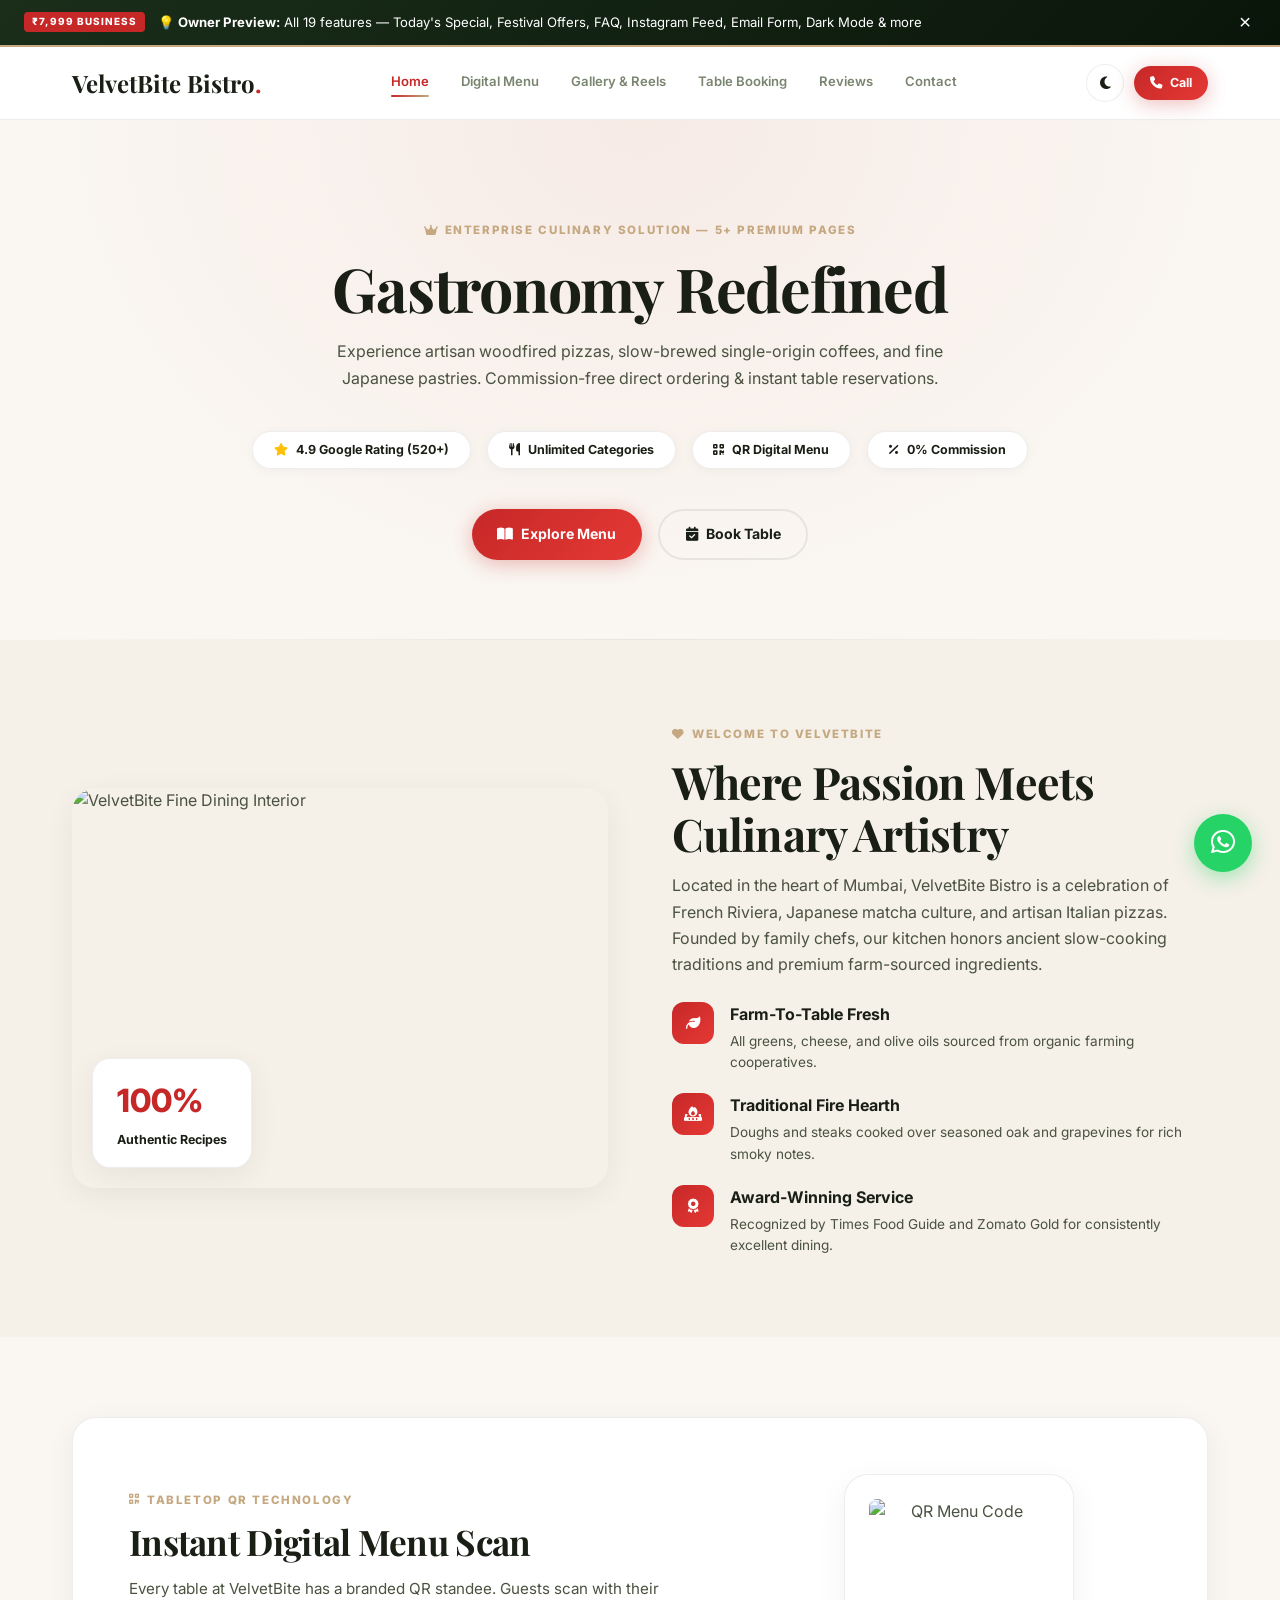
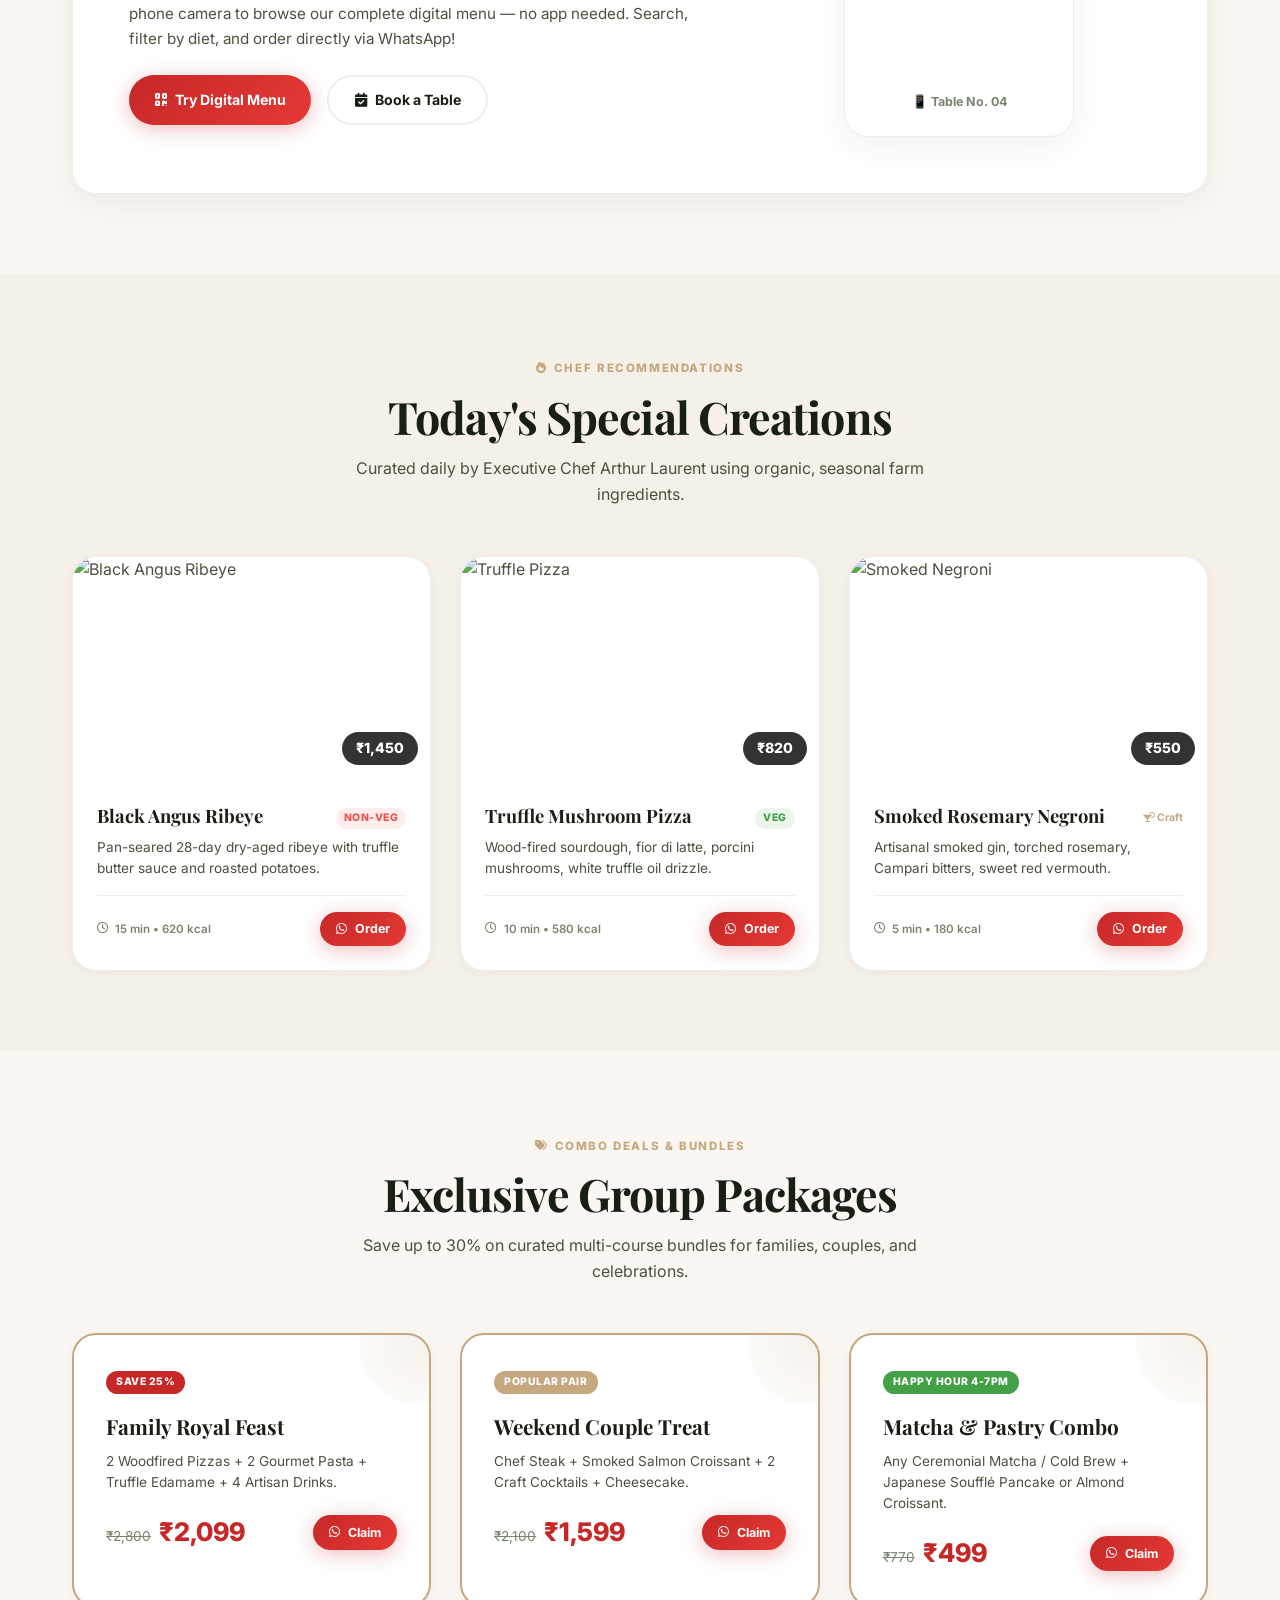
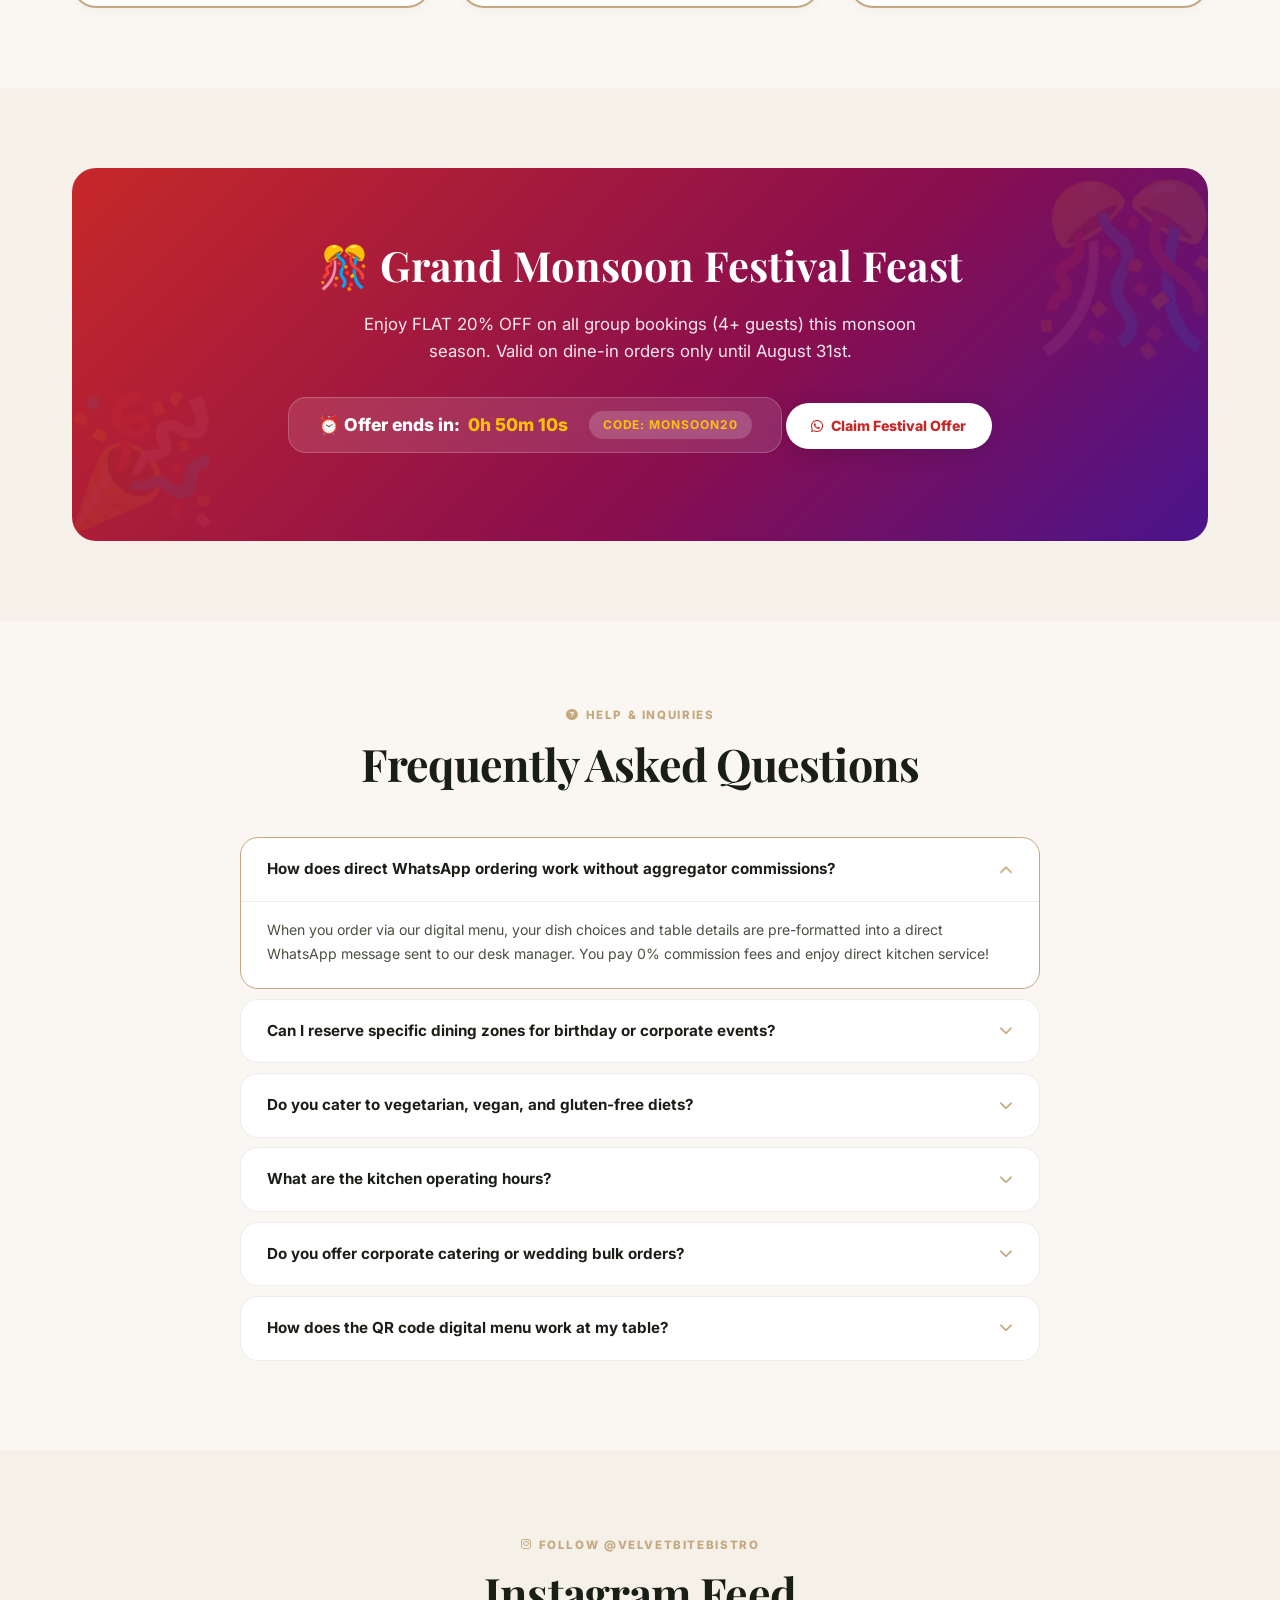
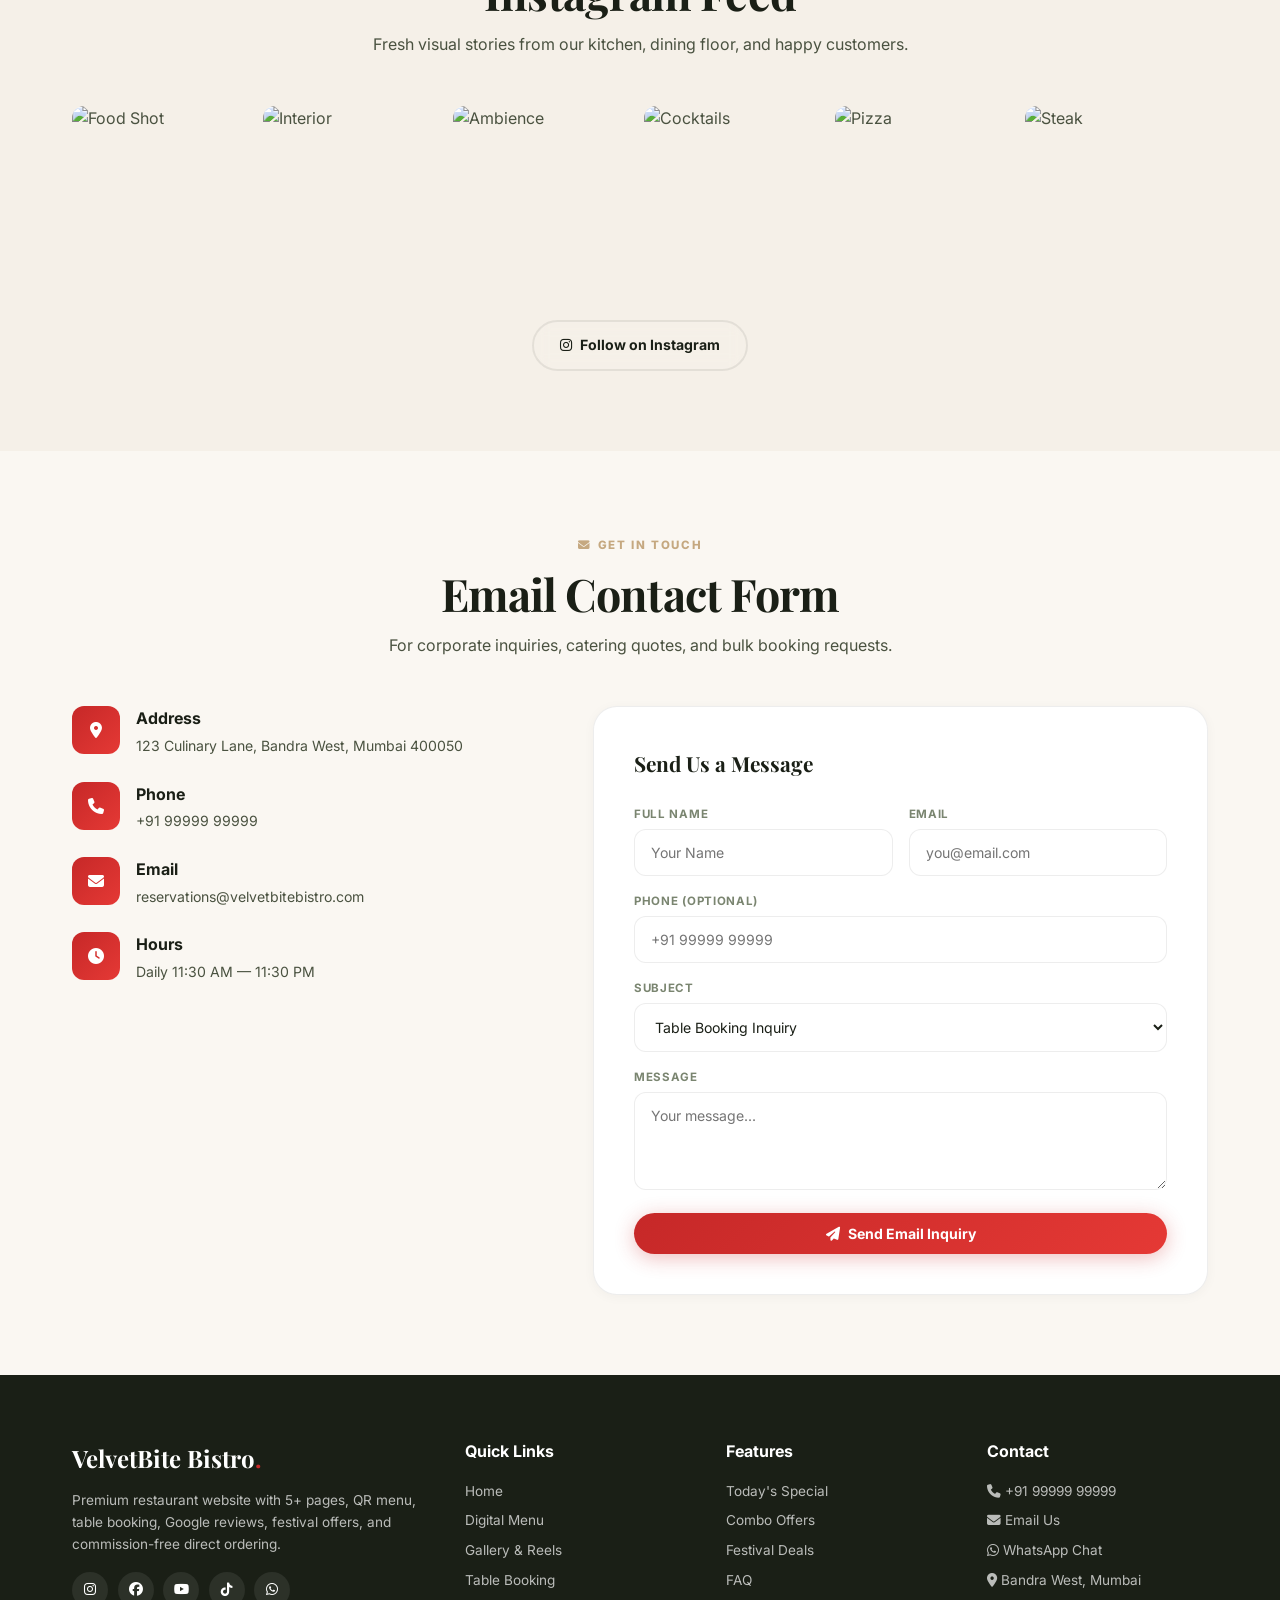
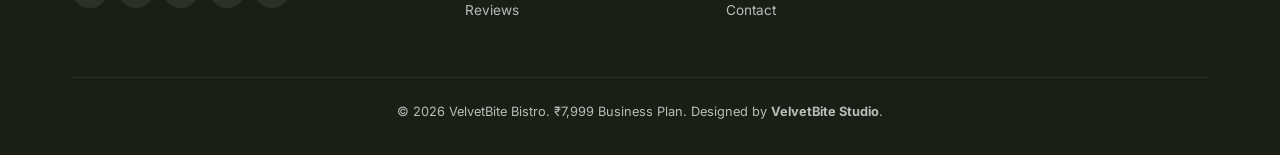
==== commit 36337d0a: "Merged all Starter and Growth features into Business plan website: added Our Story about section, Ta" ====
--- a/business/index.html
+++ b/business/index.html
@@ -66,6 +66,63 @@
     </div>
 </section>
 
+<!-- ═══ OUR STORY (from Starter) ═══ -->
+<section style="padding:5rem 0;background:var(--bg-section);" id="about">
+    <div class="container">
+        <div class="about-grid">
+            <div class="about-img-wrap anim-left">
+                <img src="https://images.unsplash.com/photo-1414235077428-338989a2e8c0?w=600&auto=format&fit=crop&q=60" alt="VelvetBite Fine Dining Interior" style="width:100%;height:400px;object-fit:cover;border-radius:var(--radius-lg);">
+                <div style="position:absolute;bottom:20px;left:20px;background:var(--bg-card);border:1px solid var(--border);padding:1rem 1.5rem;border-radius:var(--radius-md);box-shadow:var(--shadow-md);">
+                    <span style="font-size:2rem;font-weight:800;color:var(--accent-red);display:block;">100%</span>
+                    <span style="font-size:0.78rem;font-weight:700;color:var(--text-heading);">Authentic Recipes</span>
+                </div>
+            </div>
+            <div class="anim-up">
+                <div class="section-label"><i class="fa-solid fa-heart"></i> Welcome to VelvetBite</div>
+                <h2 class="section-title" style="text-align:left;">Where Passion Meets Culinary Artistry</h2>
+                <p class="section-desc" style="text-align:left;margin-bottom:1.5rem;">Located in the heart of Mumbai, VelvetBite Bistro is a celebration of French Riviera, Japanese matcha culture, and artisan Italian pizzas. Founded by family chefs, our kitchen honors ancient slow-cooking traditions and premium farm-sourced ingredients.</p>
+                <div style="display:flex;flex-direction:column;gap:1.2rem;">
+                    <div style="display:flex;align-items:flex-start;gap:1rem;">
+                        <div class="contact-icon" style="width:42px;height:42px;font-size:0.9rem;flex-shrink:0;"><i class="fa-solid fa-leaf"></i></div>
+                        <div><h4 style="font-weight:700;color:var(--text-heading);margin-bottom:0.2rem;">Farm-To-Table Fresh</h4><p style="font-size:0.85rem;">All greens, cheese, and olive oils sourced from organic farming cooperatives.</p></div>
+                    </div>
+                    <div style="display:flex;align-items:flex-start;gap:1rem;">
+                        <div class="contact-icon" style="width:42px;height:42px;font-size:0.9rem;flex-shrink:0;"><i class="fa-solid fa-fire-burner"></i></div>
+                        <div><h4 style="font-weight:700;color:var(--text-heading);margin-bottom:0.2rem;">Traditional Fire Hearth</h4><p style="font-size:0.85rem;">Doughs and steaks cooked over seasoned oak and grapevines for rich smoky notes.</p></div>
+                    </div>
+                    <div style="display:flex;align-items:flex-start;gap:1rem;">
+                        <div class="contact-icon" style="width:42px;height:42px;font-size:0.9rem;flex-shrink:0;"><i class="fa-solid fa-award"></i></div>
+                        <div><h4 style="font-weight:700;color:var(--text-heading);margin-bottom:0.2rem;">Award-Winning Service</h4><p style="font-size:0.85rem;">Recognized by Times Food Guide and Zomato Gold for consistently excellent dining.</p></div>
+                    </div>
+                </div>
+            </div>
+        </div>
+    </div>
+</section>
+
+<!-- ═══ QR CODE SCANNER PROMO (from Growth) ═══ -->
+<section style="padding:5rem 0;" id="qr-promo">
+    <div class="container">
+        <div class="qr-promo-card anim-scale">
+            <div>
+                <div class="section-label"><i class="fa-solid fa-qrcode"></i> Tabletop QR Technology</div>
+                <h2 class="section-title" style="text-align:left;font-size:2.2rem;">Instant Digital Menu Scan</h2>
+                <p style="font-size:0.95rem;line-height:1.65;color:var(--text-body);margin-bottom:1.5rem;">Every table at VelvetBite has a branded QR standee. Guests scan with their phone camera to browse our complete digital menu — no app needed. Search, filter by diet, and order directly via WhatsApp!</p>
+                <div style="display:flex;gap:1rem;flex-wrap:wrap;">
+                    <a href="menu.html" class="btn btn-primary"><i class="fa-solid fa-qrcode"></i> Try Digital Menu</a>
+                    <a href="reservation.html" class="btn btn-outline"><i class="fa-solid fa-calendar-check"></i> Book a Table</a>
+                </div>
+            </div>
+            <div style="text-align:center;">
+                <div style="background:var(--bg-card);border:1px solid var(--border);border-radius:var(--radius-lg);padding:1.5rem;display:inline-block;box-shadow:var(--shadow-md);">
+                    <img src="https://api.qrserver.com/v1/create-qr-code/?size=180x180&data=https://rocky8252.github.io/velvetbite-bistro/business/menu.html" alt="QR Menu Code" style="width:180px;height:180px;border-radius:8px;">
+                    <p style="margin-top:0.8rem;font-size:0.78rem;font-weight:700;color:var(--text-muted);">📱 Table No. 04</p>
+                </div>
+            </div>
+        </div>
+    </div>
+</section>
+
 <!-- ═══ TODAY'S SPECIAL ═══ -->
 <section style="padding:5rem 0;background:var(--bg-section);" id="specials">
     <div class="container">
@@ -75,7 +132,7 @@
             <p class="section-desc anim-up d2">Curated daily by Executive Chef Arthur Laurent using organic, seasonal farm ingredients.</p>
         </div>
         <div class="grid-3">
-            <div class="card anim-up">
+            <div class="card menu-card anim-up">
                 <div class="card-img"><img src="https://images.unsplash.com/photo-1544025162-d76694265947?w=500&auto=format&fit=crop&q=60" alt="Black Angus Ribeye"><span class="price-tag">₹1,450</span></div>
                 <div class="card-body">
                     <div style="display:flex;justify-content:space-between;align-items:center;">
@@ -89,7 +146,7 @@
                     </div>
                 </div>
             </div>
-            <div class="card anim-up d1">
+            <div class="card menu-card anim-up d1">
                 <div class="card-img"><img src="https://images.unsplash.com/photo-1579751626657-72bc17010498?w=500&auto=format&fit=crop&q=60" alt="Truffle Pizza"><span class="price-tag">₹820</span></div>
                 <div class="card-body">
                     <div style="display:flex;justify-content:space-between;align-items:center;">
@@ -103,7 +160,7 @@
                     </div>
                 </div>
             </div>
-            <div class="card anim-up d2">
+            <div class="card menu-card anim-up d2">
                 <div class="card-img"><img src="https://images.unsplash.com/photo-1551024709-8f23befc6f87?w=500&auto=format&fit=crop&q=60" alt="Smoked Negroni"><span class="price-tag">₹550</span></div>
                 <div class="card-body">
                     <div style="display:flex;justify-content:space-between;align-items:center;">
@@ -327,6 +384,27 @@
     </div>
 </footer>
 
+<!-- Menu Details Modal Overlay -->
+<div class="menu-modal-overlay" id="menuDetailsModal">
+    <div class="menu-modal-card">
+        <button class="menu-modal-close" id="menuModalClose" aria-label="Close details">&times;</button>
+        <div class="menu-modal-img">
+            <img id="menuModalImage" src="" alt="Food item image">
+            <span class="diet-tag veg menu-modal-badge" id="menuModalBadge">Veg</span>
+        </div>
+        <div class="menu-modal-body">
+            <div class="menu-modal-header">
+                <h3 id="menuModalTitle" class="menu-modal-title">Item Title</h3>
+                <span id="menuModalPrice" class="menu-modal-price">₹0</span>
+            </div>
+            <p id="menuModalDesc" class="menu-modal-desc">Detailed item description goes here.</p>
+            <div class="menu-modal-action">
+                <a href="#" id="menuModalWaBtn" target="_blank" class="btn btn-primary btn-block"><i class="fa-brands fa-whatsapp"></i> Order on WhatsApp</a>
+            </div>
+        </div>
+    </div>
+</div>
+
 <script src="app.js"></script>
 </body>
 </html>
--- a/business/styles.css
+++ b/business/styles.css
@@ -743,6 +743,131 @@
     color: var(--text-heading);
 }
 
+/* ── About & QR Sections (Starter & Growth features) ── */
+.about-grid {
+    display: grid;
+    grid-template-columns: 1fr 1fr;
+    gap: 4rem;
+    align-items: center;
+}
+.about-img-wrap {
+    position: relative;
+    border-radius: var(--radius-lg);
+    overflow: hidden;
+    box-shadow: var(--shadow-md);
+}
+.qr-promo-card {
+    background: var(--bg-card);
+    border: 1px solid var(--border);
+    border-radius: var(--radius-lg);
+    padding: 3.5rem;
+    display: grid;
+    grid-template-columns: 1.2fr 0.8fr;
+    gap: 4rem;
+    align-items: center;
+    box-shadow: var(--shadow-md);
+    position: relative;
+}
+
+/* ── Premium Menu Details Modal ── */
+.menu-modal-overlay {
+    position: fixed;
+    inset: 0;
+    z-index: 10000;
+    background: rgba(0,0,0,0.6);
+    backdrop-filter: blur(8px);
+    display: flex;
+    align-items: center;
+    justify-content: center;
+    opacity: 0;
+    pointer-events: none;
+    transition: opacity 0.3s ease;
+}
+.menu-modal-overlay.active {
+    opacity: 1;
+    pointer-events: auto;
+}
+.menu-modal-card {
+    background: var(--bg-card);
+    border: 1px solid var(--border);
+    border-radius: var(--radius-lg);
+    width: 90%;
+    max-width: 550px;
+    box-shadow: var(--shadow-lg);
+    overflow: hidden;
+    position: relative;
+    transform: translateY(30px);
+    transition: transform 0.3s var(--ease);
+}
+.menu-modal-overlay.active .menu-modal-card {
+    transform: translateY(0);
+}
+.menu-modal-close {
+    position: absolute;
+    top: 15px;
+    right: 15px;
+    width: 36px;
+    height: 36px;
+    border-radius: 50%;
+    border: 1px solid var(--border);
+    background: var(--bg-card);
+    color: var(--text-heading);
+    font-size: 1.2rem;
+    cursor: pointer;
+    display: flex;
+    align-items: center;
+    justify-content: center;
+    z-index: 10;
+    transition: all 0.2s;
+}
+.menu-modal-close:hover {
+    background: var(--accent-red);
+    color: #fff;
+    border-color: var(--accent-red);
+}
+.menu-modal-img {
+    height: 280px;
+    position: relative;
+}
+.menu-modal-img img {
+    width: 100%;
+    height: 100%;
+    object-fit: cover;
+}
+.menu-modal-badge {
+    position: absolute;
+    bottom: 15px;
+    left: 15px;
+}
+.menu-modal-body {
+    padding: 2rem;
+}
+.menu-modal-header {
+    display: flex;
+    justify-content: space-between;
+    align-items: flex-start;
+    gap: 1.5rem;
+    margin-bottom: 1rem;
+}
+.menu-modal-title {
+    font-family: var(--font-serif);
+    font-size: 1.5rem;
+    font-weight: 700;
+    color: var(--text-heading);
+}
+.menu-modal-price {
+    font-size: 1.5rem;
+    font-weight: 800;
+    color: var(--accent-red);
+    white-space: nowrap;
+}
+.menu-modal-desc {
+    font-size: 0.92rem;
+    line-height: 1.6;
+    color: var(--text-body);
+    margin-bottom: 1.8rem;
+}
+
 /* ── Responsive ── */
 @media (max-width: 1024px) {
     .nav-links { display: none; }
@@ -754,6 +879,9 @@
     .section-title { font-size: 2rem; }
     .google-badge { flex-direction: column; gap: 1rem; padding: 1.5rem; }
     .festival-title { font-size: 2rem; }
+    .about-grid { grid-template-columns: 1fr; }
+    .qr-promo-card { grid-template-columns: 1fr; text-align: center; }
+    .qr-promo-card .section-title { text-align: center !important; }
 }
 @media (max-width: 600px) {
     .grid-4, .photo-grid { grid-template-columns: 1fr; }
